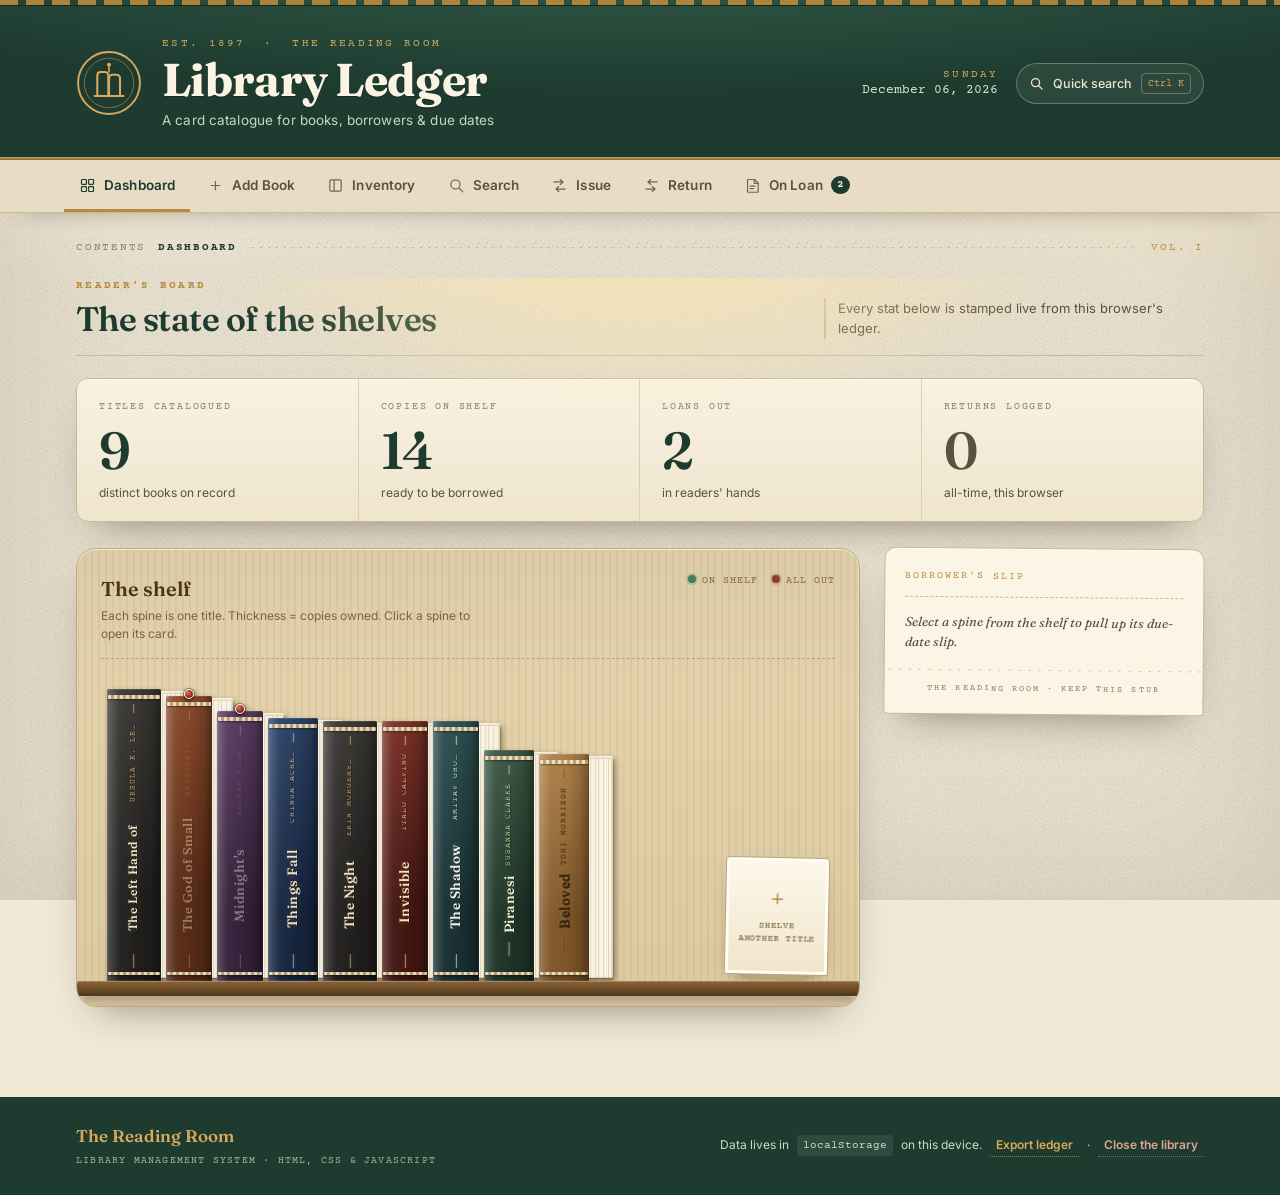
==== reading-room.html @ c7e90894 "Add files via upload Add The Reading Room — Library Management System" ====
<!DOCTYPE html>
<html lang="en">
<head>
<meta charset="UTF-8">
<meta name="viewport" content="width=device-width, initial-scale=1.0">
<title>The Reading Room · Library Management</title>
<link rel="preconnect" href="https://fonts.googleapis.com">
<link rel="preconnect" href="https://fonts.gstatic.com" crossorigin>
<link href="https://fonts.googleapis.com/css2?family=Fraunces:ital,opsz,wght@0,9..144,300..800;1,9..144,300..800&family=Inter:wght@400;500;600;700&family=Courier+Prime:wght@400;700&display=swap" rel="stylesheet">
<style>
/* ==========================================================================
   THE READING ROOM · Library Management System
   Concept: a vintage card catalogue & reading desk.
   ========================================================================== */

/* ---------- tokens ---------- */
:root {
  --paper:      #f1e9d6;
  --paper-2:    #e8ddc4;
  --paper-3:    #dfd2b4;
  --ink:        #221b12;
  --ink-soft:   #5c5040;
  --ink-faint:  #8a7c66;
  --line:       #c9b995;
  --line-soft:  #dbcfb2;
  --green:      #1d3b2f;
  --green-2:    #2a5241;
  --green-3:    #3c6c56;
  --brass:      #b98a3e;
  --brass-2:    #d9a95b;
  --brass-pale: #f2e2be;
  --red:        #8f3b2e;
  --red-soft:   #f0dcd4;
  --ok:         #2f6a4f;

  --serif: "Fraunces", "Iowan Old Style", Georgia, serif;
  --sans:  "Inter", system-ui, -apple-system, sans-serif;
  --mono:  "Courier Prime", "Courier New", monospace;

  --r-sm: 6px;
  --r-md: 12px;
  --r-lg: 20px;

  --shadow-card: 0 1px 0 rgba(255,255,255,.55) inset, 0 18px 40px -22px rgba(34,27,18,.55);
  --grain: url("data:image/svg+xml,%3Csvg xmlns='http://www.w3.org/2000/svg' width='160' height='160'%3E%3Cfilter id='n'%3E%3CfeTurbulence type='fractalNoise' baseFrequency='.8' numOctaves='3' stitchTiles='stitch'/%3E%3CfeColorMatrix type='saturate' values='0'/%3E%3C/filter%3E%3Crect width='160' height='160' filter='url(%23n)' opacity='.42'/%3E%3C/svg%3E");
}

/* ---------- reset ---------- */
*, *::before, *::after { box-sizing: border-box; }
html { scroll-behavior: smooth; }
html, body { overflow-x: clip; }
body {
  margin: 0;
  font-family: var(--sans);
  font-size: 15.5px;
  line-height: 1.55;
  color: var(--ink);
  background-color: var(--paper);
  background-image:
    radial-gradient(1100px 600px at 12% -8%, #fbf5e6 0%, transparent 60%),
    radial-gradient(900px 520px at 96% 4%, #efe3c8 0%, transparent 55%),
    var(--grain);
  background-attachment: fixed;
  background-blend-mode: normal, normal, multiply;
  -webkit-font-smoothing: antialiased;
}
body::after { /* subtle vignette over everything */
  content: "";
  position: fixed; inset: 0;
  pointer-events: none; z-index: 1;
  box-shadow: inset 0 0 140px rgba(70, 50, 20, .12);
}
h1, h2, h3, h4, p, dl, dd, ul { margin: 0; }
ul { padding: 0; list-style: none; }
button { font: inherit; color: inherit; border: 0; background: none; cursor: pointer; }
input { font: inherit; color: inherit; }
::selection { background: var(--brass-2); color: var(--ink); }

.skip-link {
  position: absolute; left: 12px; top: -60px; z-index: 60;
  padding: 10px 16px; border-radius: var(--r-sm);
  background: var(--ink); color: var(--paper); font-weight: 600;
  transition: top .2s;
}
.skip-link:focus { top: 12px; }

/* ==========================================================================
   MASTHEAD
   ========================================================================== */
.masthead {
  position: relative; z-index: 2;
  background:
    radial-gradient(120% 160% at 50% -40%, #35604c 0%, transparent 62%),
    var(--green);
  color: #f4ecd9;
}
.masthead-rule {
  height: 6px;
  background: repeating-linear-gradient(90deg, var(--brass) 0 18px, transparent 18px 26px);
  border-bottom: 1px solid #16221a;
  opacity: .9;
}
.masthead-rule.double {
  height: 3px;
  background: linear-gradient(180deg, var(--brass-2), var(--brass) 60%, #8a6329);
  border: 0;
}
.masthead-inner {
  max-width: 1180px; margin: 0 auto;
  padding: calc(30px + env(safe-area-inset-top)) max(26px, env(safe-area-inset-right)) 26px max(26px, env(safe-area-inset-left));
  display: flex; align-items: center; justify-content: space-between; gap: 26px;
  flex-wrap: wrap;
}
.brand { display: flex; align-items: center; gap: 20px; }
.crest { width: 66px; height: 66px; color: var(--brass-2); flex: none; }
.brand-over {
  font-family: var(--mono); font-size: 10.5px; letter-spacing: .22em;
  text-transform: uppercase; color: var(--brass-2); margin-bottom: 6px;
}
.brand h1 {
  font-family: var(--serif);
  font-size: clamp(30px, 5vw, 46px);
  font-weight: 700; letter-spacing: -.015em; line-height: .95;
  font-variation-settings: "SOFT" 0, "WONK" 1;
  color: #fbf4e3;
  text-shadow: 0 1px 0 rgba(0,0,0,.25);
}
.brand-sub {
  margin-top: 8px; font-size: 13.5px; color: #c9d5c7; letter-spacing: .01em;
}
.masthead-side { display: flex; align-items: center; gap: 18px; flex-wrap: wrap; }
.clock { text-align: right; font-family: var(--mono); line-height: 1.35; }
.clock-day { font-size: 10.5px; letter-spacing: .2em; text-transform: uppercase; color: var(--brass-2); }
.clock-date { font-size: 13px; color: #dbe4d6; }

.palette-btn {
  display: inline-flex; align-items: center; gap: 9px;
  padding: 9px 12px; border-radius: 999px;
  border: 1px solid rgba(244,236,217,.3);
  background: rgba(244,236,217,.07);
  color: #f0e7d2; font-size: 12.5px; font-weight: 500;
  transition: background .2s, border-color .2s, transform .2s;
}
.palette-btn:hover { background: rgba(244,236,217,.15); border-color: rgba(244,236,217,.5); }
.palette-btn kbd {
  font-family: var(--mono); font-size: 10px; padding: 2px 6px;
  border-radius: 4px; border: 1px solid rgba(244,236,217,.3);
  color: var(--brass-2);
}

/* ==========================================================================
   TABS — index tabs on a card
   ========================================================================== */
.tabs {
  position: sticky; top: 0; z-index: 40;
  background: var(--paper-2);
  border-bottom: 1px solid var(--line);
  box-shadow: 0 12px 24px -22px rgba(34,27,18,.9);
}
.tabs-inner {
  max-width: 1180px; margin: 0 auto;
  display: flex; gap: 2px; overflow-x: auto;
  padding: 0 14px;
  scrollbar-width: none;
  scroll-behavior: smooth;
}
/* fade the strip's right edge so it reads as scrollable on small screens */
@media (max-width: 900px) {
  .tabs { position: sticky; }
  .tabs::after {
    content: ""; position: absolute; right: 0; top: 0; bottom: 0; width: 34px;
    background: linear-gradient(90deg, transparent, var(--paper-2));
    pointer-events: none;
  }
}
.tabs-inner::-webkit-scrollbar { display: none; }
.tab {
  position: relative; flex: none;
  display: inline-flex; align-items: center; gap: 8px;
  padding: 15px 15px 13px;
  font-size: 13.5px; font-weight: 600; letter-spacing: .01em;
  color: var(--ink-soft);
  border-bottom: 3px solid transparent;
  transition: color .18s, background .18s;
  white-space: nowrap;
}
.tab:hover { color: var(--ink); background: rgba(185,138,62,.09); }
.tab.active { color: var(--green); border-bottom-color: var(--brass); }
.tab-ico svg {
  width: 17px; height: 17px; display: block;
  fill: none; stroke: currentColor; stroke-width: 1.7;
  stroke-linecap: round; stroke-linejoin: round;
  opacity: .85;
}
.tab.active .tab-ico svg { opacity: 1; }
.tab-count {
  min-width: 19px; padding: 1px 6px;
  border-radius: 999px;
  background: var(--green); color: var(--paper);
  font-family: var(--mono); font-size: 10.5px; text-align: center;
}
.tab.active .tab-count { background: var(--brass); color: #2b1e0b; }

/* ==========================================================================
   LAYOUT
   ========================================================================== */
main {
  position: relative; z-index: 2;
  max-width: 1180px; margin: 0 auto;
  padding: 26px max(26px, env(safe-area-inset-right)) 70px max(26px, env(safe-area-inset-left));
}
.contents {
  display: flex; align-items: baseline; gap: 12px;
  margin-bottom: 22px;
  font-family: var(--mono); font-size: 11px;
  letter-spacing: .16em; text-transform: uppercase;
  color: var(--ink-faint);
}
.contents-current { color: var(--green); font-weight: 700; }
.contents-dots {
  flex: 1; height: 1px; align-self: center;
  background-image: radial-gradient(circle, var(--line) 1px, transparent 1px);
  background-size: 8px 1px; background-repeat: repeat-x;
}
.contents-vol { color: var(--brass); }

.section { display: none; animation: rise .45s cubic-bezier(.2,.7,.2,1) both; }
.section.active { display: block; }
@keyframes rise {
  from { opacity: 0; transform: translateY(14px); }
  to   { opacity: 1; transform: none; }
}

.board-head {
  display: flex; align-items: flex-end; justify-content: space-between;
  gap: 20px; flex-wrap: wrap;
  padding-bottom: 16px; margin-bottom: 22px;
  border-bottom: 1px solid var(--line);
}
.eyebrow {
  font-family: var(--mono); font-size: 10.5px; font-weight: 700;
  letter-spacing: .22em; text-transform: uppercase;
  color: var(--brass); margin-bottom: 7px;
}
.board-head h2 {
  font-family: var(--serif); font-size: clamp(25px, 3.4vw, 34px);
  font-weight: 600; letter-spacing: -.015em; line-height: 1.1;
  color: var(--green);
}
.board-note {
  max-width: 380px; font-size: 13px; color: var(--ink-soft);
  border-left: 2px solid var(--line); padding-left: 12px;
}

/* ==========================================================================
   DASHBOARD · STATS
   ========================================================================== */
.stats {
  display: grid; grid-template-columns: repeat(4, minmax(0,1fr));
  gap: 0; margin-bottom: 26px;
  border: 1px solid var(--line); border-radius: var(--r-md);
  background: linear-gradient(180deg, #f8f2e2, #efe5cd);
  box-shadow: var(--shadow-card);
  overflow: hidden;
}
.stat {
  padding: 20px 22px 18px;
  border-right: 1px solid var(--line-soft);
  position: relative;
}
.stat:last-child { border-right: 0; }
.stat::before {
  content: ""; position: absolute; left: 0; right: 0; top: 0; height: 3px;
  background: linear-gradient(90deg, var(--brass), transparent);
  opacity: 0; transition: opacity .25s;
}
.stat:hover::before { opacity: 1; }
.stat-label {
  font-family: var(--mono); font-size: 10px; letter-spacing: .18em;
  text-transform: uppercase; color: var(--ink-faint); margin-bottom: 10px;
}
.stat-value {
  font-family: var(--serif); font-size: clamp(38px, 5vw, 52px);
  font-weight: 600; line-height: 1; color: var(--green);
  font-variant-numeric: tabular-nums;
  letter-spacing: -.03em;
}
.stat-value.bump { animation: bump .5s cubic-bezier(.2,1.6,.4,1); }
@keyframes bump { 0% { transform: scale(1); } 40% { transform: scale(1.13); color: var(--brass); } 100% { transform: scale(1); } }
.stat-foot { margin-top: 8px; font-size: 12px; color: var(--ink-soft); }
.stat-returned .stat-value { color: var(--ink-soft); }

/* ==========================================================================
   DASHBOARD · SHELF BOARD
   ========================================================================== */
.board {
  display: grid; grid-template-columns: minmax(0, 1fr) 320px;
  gap: 24px; align-items: start;
}
.shelf-wrap {
  position: relative;
  background:
    linear-gradient(180deg, rgba(34,27,18,.05), transparent 30%),
    repeating-linear-gradient(90deg, rgba(122,83,36,.07) 0 2px, transparent 2px 7px),
    linear-gradient(180deg, #e6d6b0, #dcc9a0);
  border: 1px solid #bfa97e;
  border-radius: var(--r-lg);
  padding: 24px 24px 0;
  box-shadow: var(--shadow-card), inset 0 0 0 1px rgba(255,255,255,.25);
  overflow: hidden;
}
.lamp {
  position: absolute; inset: 0; pointer-events: none; z-index: 0;
  background: radial-gradient(60% 45% at 50% -12%, rgba(255,232,170,.85), transparent 70%);
}
.shelf-head {
  position: relative; z-index: 1;
  display: flex; justify-content: space-between; align-items: flex-start;
  gap: 16px; flex-wrap: wrap;
  padding-bottom: 14px; margin-bottom: 4px;
  border-bottom: 1px dashed rgba(122,83,36,.35);
}
.shelf-title {
  font-family: var(--serif); font-size: 20px; font-weight: 600; color: #4a3417;
}
.shelf-sub { font-size: 12px; color: #7a6440; margin-top: 3px; max-width: 380px; }
.shelf-legend {
  display: flex; gap: 14px;
  font-family: var(--mono); font-size: 10px; letter-spacing: .1em;
  text-transform: uppercase; color: #836a41;
}
.dot { width: 8px; height: 8px; border-radius: 50%; display: inline-block; margin-right: 6px; vertical-align: 0; }
.dot-avail { background: #3f7d5c; box-shadow: 0 0 0 2px rgba(63,125,92,.22); }
.dot-out { background: var(--red); box-shadow: 0 0 0 2px rgba(143,59,46,.2); }

/* the shelf itself */
.shelf {
  position: relative; z-index: 1;
  min-height: 300px;
  padding: 26px 6px 0;
  scroll-padding-inline: 6px;
  display: flex; flex-wrap: wrap; align-items: flex-end;
  align-content: flex-end;
  gap: 5px;
  transition: min-height .3s;
}
.shelf-empty {
  margin: auto; text-align: center; padding: 34px 10px;
  font-family: var(--serif); color: #7a6440;
}
.shelf-empty p:first-child { font-size: 21px; font-weight: 600; }
.shelf-empty p:last-child { font-size: 13px; font-family: var(--sans); margin-top: 6px; }

/* ---------- realistic hardcover books standing on the shelf ---------- */
.spine {
  --h: 196px;          /* book height */
  --w: 44px;           /* book (front board) width */
  --d: 24px;           /* page-block depth */
  --c1: #40543f;       /* case cloth, light */
  --c2: #26332a;       /* case cloth, dark */
  --foil: #e7c884;
  --tx: #f3e2b8;
  position: relative;
  width: var(--w);
  min-width: 40px;
  max-width: 76px;
  height: var(--h);
  border-radius: 2px 2px 1px 1px;
  cursor: pointer;
  transform-origin: bottom center;
  transform-style: preserve-3d;
  animation: spineIn .55s cubic-bezier(.2,.8,.2,1) both;
  filter: drop-shadow(2px 3px 3px rgba(40,26,10,.34));
  transition: transform .24s cubic-bezier(.2,.8,.2,1), filter .24s;
}
@keyframes spineIn { from { transform: translateY(18px) scaleY(.55); opacity: 0; } }

/* FRONT BOARD — the cloth cover with gold tooling */
.spine-board {
  position: absolute; inset: 0;
  display: flex; flex-direction: column; align-items: center; justify-content: space-between;
  padding: 13px 4px 11px;
  border-radius: 2px 2px 1px 1px;
  background:
    url("[data-uri]") center/cover no-repeat,
    linear-gradient(90deg, rgba(255,255,255,.16), transparent 16%, transparent 82%, rgba(0,0,0,.30)),
    linear-gradient(168deg, var(--c1), var(--c2) 72%);
  background-blend-mode: soft-light, normal, normal;
  box-shadow:
    inset 0 0 0 1px rgba(255,255,255,.10),
    inset -1px 0 0 rgba(0,0,0,.35),
    inset 0 -7px 0 rgba(0,0,0,.16);
  overflow: hidden;
}
/* woven highlight across the boards */
.spine-board::after {
  content: ""; position: absolute; inset: 0; pointer-events: none;
  background: linear-gradient(90deg, rgba(255,255,255,.20), rgba(255,255,255,.03) 24%, transparent 55%, rgba(0,0,0,.22));
}

/* the page block seen from the side, under the front board */
.spine-pages {
  position: absolute;
  top: 3px; bottom: 3px; left: calc(var(--w) - 5px);
  width: calc(var(--d) + 5px);
  border-radius: 0 2px 2px 0;
  background:
    repeating-linear-gradient(90deg,
      #fbf6e8 0 1px, #e3d9bd 1px 1.6px, #f6efdd 1.6px 2.6px),
    linear-gradient(90deg, #d9cfb4, #f6efdd 30%, #e9e0c7);
  box-shadow: inset 0 0 0 1px rgba(120,98,64,.22), 1px 2px 3px rgba(40,26,10,.35);
  z-index: -1;
}
.spine-pages::before { /* top edge of the text block */
  content: ""; position: absolute; inset: -1px 0 auto; height: 3px;
  background: linear-gradient(180deg, #fdf8ec, #ddd2b6);
  border-radius: 2px 2px 0 0;
}

/* head & tail bands at the vice of the spine */
.spine-band {
  position: absolute; left: 1px; right: 1px; height: 3.5px;
  border-radius: 1px;
  background: repeating-linear-gradient(90deg, #f4e8c8 0 3px, #c2a578 3px 6px);
  box-shadow: 0 1px 2px rgba(0,0,0,.45);
  opacity: .92; z-index: 2;
}
.spine-band.top { top: 6px; }
.spine-band.bottom { bottom: 6px; }

/* gold-foil typography on the spine */
.spine-text {
  writing-mode: vertical-rl;
  transform: rotate(180deg);
  display: flex; align-items: center; justify-content: flex-start; gap: 9px;
  max-height: 100%; overflow: hidden;
  position: relative; z-index: 1;
  padding: 2px 0;
}
.spine-title {
  font-family: var(--serif); font-size: var(--fs, 12.5px); font-weight: 600;
  letter-spacing: .035em; line-height: 1.08;
  color: var(--tx);
  text-shadow: 0 1px 0 rgba(0,0,0,.55), 0 0 6px rgba(231,200,132,.22);
  white-space: normal;          /* long titles wrap onto a second column, like real spines */
  overflow: hidden;
  max-width: 1.25em;
  max-height: 100%;
  flex: 0 1 auto;
}
.spine-author {
  font-family: var(--mono); font-size: 8px; letter-spacing: .12em;
  text-transform: uppercase; line-height: 1;
  color: var(--foil); opacity: .85;
  text-shadow: 0 1px 0 rgba(0,0,0,.5);
  overflow: hidden; text-overflow: ellipsis; white-space: nowrap;
  max-width: 100%;
}
/* tiny gold rules above/below the spine lettering */
.spine-rule {
  flex: none; width: 1px; background: var(--foil); opacity: .65;
  box-shadow: 0 0 3px rgba(231,200,132,.4);
}
.spine-rule.a { height: 14px; }
.spine-rule.b { height: 9px; }

/* shelf-worn states */
.spine:hover, .spine:focus-visible {
  transform: translateY(-13px) rotate(-1.4deg);
  filter: drop-shadow(5px 14px 999px rgba(0,0,0,0)) drop-shadow(5px 12px 14px rgba(40,26,10,.42)) brightness(1.07);
  outline: none; z-index: 5;
}
.spine.selected {
  transform: translateY(-17px);
  filter: drop-shadow(4px 14px 16px rgba(40,26,10,.45)) brightness(1.1);
  z-index: 4;
}
.spine.selected .spine-board { box-shadow: inset 0 0 0 2px var(--brass-2), inset 0 -7px 0 rgba(0,0,0,.16); }
.spine-out .spine-text, .spine-out .spine-author { opacity: .42; }
.spine-flag {
  position: absolute; left: 50%; top: -7px; transform: translateX(-50%);
  width: 10px; height: 10px; border-radius: 50%;
  background: radial-gradient(circle at 35% 30%, #e0705c, #8f1f14 70%);
  border: 1.5px solid #fdf6e6;
  box-shadow: 0 2px 5px rgba(0,0,0,.5), 0 0 0 1px rgba(0,0,0,.35);
  z-index: 4;
}

.shelf-placard {
  margin-left: auto;
  align-self: flex-end;
  flex: none;
  width: 104px; height: 118px;
  margin-bottom: 6px;
  display: flex; flex-direction: column; align-items: center; justify-content: center; gap: 8px;
  padding: 10px;
  background: linear-gradient(180deg, #fdf8ea, #f0e5cb);
  border: 1px solid #b9a577;
  border-radius: 4px 4px 2px 2px;
  box-shadow: 0 10px 18px -12px rgba(34,27,18,.7), inset 0 0 0 3px #fffdf6;
  color: #6b5730;
  transform: rotate(1.2deg);
  transition: transform .2s, box-shadow .2s, background .2s;
  position: relative;
}
.shelf-placard::after { /* little easel foot */
  content: ""; position: absolute; left: 50%; bottom: -6px; transform: translateX(-50%);
  width: 58px; height: 6px; border-radius: 0 0 3px 3px;
  background: #b9a577;
}
.shelf-placard:hover { transform: rotate(-1deg) translateY(-4px); background: #fffdf3; }
.placard-plus {
  font-family: var(--serif); font-size: 26px; font-weight: 600; line-height: 1; color: var(--brass);
}
.placard-text {
  font-family: var(--mono); font-size: 9px; letter-spacing: .1em;
  text-transform: uppercase; line-height: 1.5; text-align: center;
}
.shelf-empty-btn { margin-top: 16px; }

.shelf-board {
  position: relative; z-index: 2;
  margin: 0 -24px;
  height: 15px;
  background: linear-gradient(180deg, #8a6337, #6d4c27 55%, #4e3518);
  box-shadow: 0 6px 10px -4px rgba(34,27,18,.55), inset 0 1px 0 rgba(255,255,255,.22);
  border-radius: 2px;
}
.shelf-rail {
  position: relative; z-index: 1;
  height: 10px; margin: 0 -24px;
  background: linear-gradient(180deg, #e8d9b7, #d3bf94);
  box-shadow: inset 0 1px 0 rgba(255,255,255,.4), 0 8px 16px -12px rgba(34,27,18,.8);
}

/* ==========================================================================
   DASHBOARD · DUE SLIP
   ========================================================================== */
.slip-wrap { position: sticky; top: 92px; }
.slip {
  position: relative;
  background: #fbf5e6;
  border: 1px solid var(--line);
  border-radius: var(--r-md) var(--r-md) 4px 4px;
  box-shadow: var(--shadow-card);
  padding: 20px 20px 18px;
  transform: rotate(.5deg);
  transition: transform .3s;
}
.slip:hover { transform: rotate(0deg); }
.slip-eyebrow {
  font-family: var(--mono); font-size: 10px; letter-spacing: .2em;
  text-transform: uppercase; color: var(--brass);
  padding-bottom: 12px; margin-bottom: 14px;
  border-bottom: 1px dashed var(--line);
}
.slip-empty { font-size: 13px; color: var(--ink-soft); font-style: italic; font-family: var(--serif); }
.slip-code {
  display: inline-block;
  font-family: var(--mono); font-size: 10.5px; font-weight: 700; letter-spacing: .12em;
  background: var(--green); color: #f4ecd9;
  padding: 3px 8px; border-radius: 3px; margin-bottom: 10px;
}
.slip-title {
  font-family: var(--serif); font-size: 21px; font-weight: 600; line-height: 1.15;
  color: var(--ink); margin-bottom: 6px;
}
.slip-author { font-size: 13px; color: var(--ink-soft); font-style: italic; }
.slip-meta {
  margin: 16px 0 0; padding: 14px 0 0;
  border-top: 1px dashed var(--line);
  display: grid; gap: 8px;
}
.slip-meta div { display: flex; justify-content: space-between; align-items: baseline; gap: 10px; }
.slip-meta dt {
  font-family: var(--mono); font-size: 10px; letter-spacing: .12em;
  text-transform: uppercase; color: var(--ink-faint);
}
.slip-meta dd { font-size: 13px; font-weight: 600; }
.slip-meta dd.is-out { color: var(--red); }
.slip-meta dd.is-ok { color: var(--ok); }
.slip-loans { margin-top: 16px; padding-top: 13px; border-top: 1px dashed var(--line); }
.slip-loans-head {
  font-family: var(--mono); font-size: 9.5px; letter-spacing: .16em;
  text-transform: uppercase; color: var(--ink-faint); margin-bottom: 8px;
}
.slip-loans-list { display: grid; gap: 6px; }
.slip-loans-list li {
  display: flex; justify-content: space-between; gap: 8px;
  font-family: var(--mono); font-size: 11px; color: var(--ink-soft);
}
.slip-loans-list li span:last-child { color: var(--ink-faint); white-space: nowrap; }
.slip-loans-list li.is-overdue span:last-child { color: var(--red); font-weight: 700; }
.slip-return {
  width: 100%; margin-top: 16px; padding: 10px;
  border: 1px dashed var(--green-3); border-radius: var(--r-sm);
  background: rgba(29,59,47,.05);
  font-size: 12.5px; font-weight: 600; color: var(--green);
  transition: background .2s;
}
.slip-return:hover { background: rgba(29,59,47,.12); }
.slip-return[disabled] { opacity: .38; cursor: not-allowed; }
.slip-perforation {
  height: 1px; margin: 18px -20px 12px;
  background-image: radial-gradient(circle, var(--line) 1.3px, transparent 1.4px);
  background-size: 10px 1px; background-repeat: repeat-x;
}
.slip-stub {
  font-family: var(--mono); font-size: 8.5px; letter-spacing: .24em;
  text-align: center; color: var(--ink-faint);
}

/* ==========================================================================
   FORMS / DESK
   ========================================================================== */
.desk {
  display: grid; grid-template-columns: minmax(0, 1fr) 340px;
  gap: 26px; align-items: start;
}
.card-form {
  background: linear-gradient(180deg, #fbf6e9, #f3ead4);
  border: 1px solid var(--line);
  border-radius: var(--r-md);
  padding: 24px;
  box-shadow: var(--shadow-card);
  display: grid; gap: 16px;
}
.field-row { display: grid; grid-template-columns: 1fr 1fr; gap: 16px; }
.field label {
  display: flex; align-items: baseline; justify-content: space-between; gap: 8px;
  font-family: var(--mono); font-size: 10.5px; font-weight: 700;
  letter-spacing: .14em; text-transform: uppercase; color: var(--ink-soft);
  margin-bottom: 7px;
}
.field label span {
  font-family: var(--sans); font-weight: 400; font-size: 10.5px;
  letter-spacing: .02em; text-transform: none; color: var(--ink-faint);
}
.field input,
.index-field input,
.palette-input input {
  width: 100%; padding: 12px 13px;
  font-size: 15px;
  color: var(--ink);
  background: #fffdf7;
  border: 1px solid var(--line);
  border-radius: var(--r-sm);
  box-shadow: inset 0 1px 2px rgba(34,27,18,.06);
  transition: border-color .18s, box-shadow .18s, background .18s;
}
.field input:focus,
.index-field input:focus,
.palette-input input:focus {
  outline: none;
  border-color: var(--green-3);
  box-shadow: 0 0 0 3px rgba(60,108,86,.16), inset 0 1px 2px rgba(34,27,18,.04);
  background: #fffefb;
}
.field input::placeholder { color: var(--ink-faint); }
.field input.invalid { border-color: var(--red); box-shadow: 0 0 0 3px rgba(143,59,46,.14); }
.field-echo {
  margin-top: 7px; font-family: var(--mono); font-size: 10.5px;
  color: var(--ink-faint); min-height: 14px;
}
.field-echo.good { color: var(--ok); }
.field-echo.bad { color: var(--red); }

.form-foot { display: flex; align-items: center; gap: 16px; flex-wrap: wrap; margin-top: 4px; }
.form-hint { font-size: 11.5px; color: var(--ink-faint); max-width: 280px; }

.btn-primary {
  display: inline-flex; align-items: center; gap: 10px;
  padding: 13px 22px;
  border-radius: 999px;
  background: linear-gradient(180deg, var(--green-2), var(--green));
  color: #f6efdc;
  font-weight: 600; font-size: 14px;
  box-shadow: 0 10px 20px -12px rgba(29,59,47,.9), inset 0 1px 0 rgba(255,255,255,.16);
  transition: transform .18s, box-shadow .18s, filter .18s;
}
.btn-primary:hover { transform: translateY(-1px); filter: brightness(1.08); box-shadow: 0 14px 24px -12px rgba(29,59,47,.85), inset 0 1px 0 rgba(255,255,255,.2); }
.btn-primary:active { transform: translateY(1px) scale(.99); }
.btn-primary svg { flex: none; }

/* ==========================================================================
   HERO HARDBOOK · the 3D cover on the accession desk
   ========================================================================== */
.book-stage {
  position: relative;
  padding: 26px 22px 30px;
  perspective: 1200px;
  display: flex; justify-content: center; align-items: flex-end;
}
.hardbook {
  --bw: 224px; --bh: 318px;
  --c1: #3d5a45; --c2: #1e3327;
  --foil: #cfe0a6; --tx: #eef3d8;
  position: relative;
  width: var(--bw); height: var(--bh);
  transform-style: preserve-3d;
  transform: rotateX(6deg) rotateY(-15deg);
  transition: transform .5s cubic-bezier(.2,.8,.2,1);
  animation: hbIn .8s cubic-bezier(.2,.8,.2,1) both;
}
@keyframes hbIn { from { opacity: 0; transform: rotateX(6deg) rotateY(-15deg) translateY(22px); } }
.book-stage:hover .hardbook { transform: rotateX(4deg) rotateY(-8deg); }

/* text block: pages visible on the fore-edge and top */
.hb-pages {
  position: absolute; inset: 5px 0 3px 8px;
  border-radius: 2px 5px 5px 2px;
  transform: translateZ(-13px);
  background:
    repeating-linear-gradient(90deg, #f7f1e0 0 1px, #ddd3b8 1px 2px, #f1e9d6 2px 4px);
  box-shadow: inset 0 0 0 1px rgba(120,98,64,.25), 0 0 0 1px rgba(0,0,0,.2);
}
.hb-pages::before { /* head of the book (top edge) */
  content: ""; position: absolute; left: 0; right: 0; top: -4px; height: 5px;
  background: linear-gradient(180deg, #fdf9ee, #ddd2b6);
  border-radius: 2px;
  transform: rotateX(70deg); transform-origin: bottom;
}

/* front board */
.hb-cover {
  position: absolute; inset: 0;
  border-radius: 2px 6px 6px 2px;
  padding: 30px 26px 24px 34px;
  display: flex; flex-direction: column; align-items: center; justify-content: center;
  text-align: center;
  color: var(--tx);
  background:
    linear-gradient(100deg, rgba(255,255,255,.22), transparent 26%, transparent 78%, rgba(0,0,0,.26)),
    linear-gradient(160deg, var(--c1), var(--c2) 78%);
  box-shadow:
    inset 0 0 0 1px rgba(255,255,255,.12),
    -10px 14px 26px -18px rgba(30,20,8,.85);
  overflow: hidden;
  transform: translateZ(3px);
}
/* the generated cloth texture, blended into the tinted board */
.hb-grain {
  position: absolute; inset: 0; pointer-events: none;
  background-image: var(--grain-url);
  background-size: cover; background-position: center;
  opacity: .5; mix-blend-mode: soft-light;
}
/* gold-tooled frame, drawn in CSS so it always fits */
.hb-frame {
  position: absolute; inset: 13px 13px 13px 21px;
  border: 1.4px solid var(--foil); border-radius: 2px;
  opacity: .62;
  box-shadow: inset 0 0 0 3.2px transparent, inset 0 0 0 4.4px rgba(0,0,0,0);
}
.hb-frame::after {
  content: ""; position: absolute; inset: 4px;
  border: .8px solid var(--foil); opacity: .7;
}
/* the dark leather hinge along the spine edge */
.hb-spine-hinge {
  position: absolute; left: 0; top: 0; bottom: 0; width: 18px;
  background: linear-gradient(90deg, rgba(0,0,0,.42), rgba(0,0,0,.14) 60%, transparent);
  border-radius: 2px 0 0 2px;
}
.hb-headband {
  position: absolute; left: 0; right: 6px; height: 4px;
  background: repeating-linear-gradient(90deg, #f0e3c2 0 5px, #b49a68 5px 10px);
  opacity: .85;
}
.hb-headband.top { top: 8px; }
.hb-headband.bottom { bottom: 8px; }

.hb-title {
  position: relative; z-index: 1;
  font-family: var(--serif);
  font-size: 25px; font-weight: 700; line-height: 1.12;
  letter-spacing: .005em;
  max-height: 4.5em; overflow: hidden;
  color: var(--tx);
  text-shadow: 0 1px 0 rgba(0,0,0,.6), 0 0 14px rgba(0,0,0,.25);
}
.hb-rule {
  position: relative; z-index: 1;
  width: 44px; height: 1px; margin: 14px 0 12px;
  background: var(--foil); opacity: .8;
  box-shadow: 0 3px 0 -1px var(--foil);
}
.hb-author {
  position: relative; z-index: 1;
  font-family: var(--mono); font-size: 10px; letter-spacing: .22em;
  text-transform: uppercase; color: var(--foil); opacity: .95;
}
.hb-foot {
  position: relative; z-index: 1;
  margin-top: auto; padding-top: 22px;
  font-family: var(--mono); font-size: 9px; letter-spacing: .18em;
  color: var(--foil); opacity: .62;
}
.hb-stamp {
  position: absolute; z-index: 2; right: 18px; bottom: 54px;
  font-family: var(--mono); font-size: 9px; font-weight: 700; letter-spacing: .2em;
  color: rgba(255,236,214,.55);
  border: 1.6px solid rgba(255,236,214,.42);
  padding: 3px 7px; border-radius: 2px;
  transform: rotate(-9deg);
  transition: opacity .3s;
}
.hb-stamp.inked { opacity: 0; }
.stage-shadow {
  position: absolute; left: 50%; bottom: 14px; transform: translateX(-50%);
  width: 210px; height: 20px; border-radius: 50%;
  background: radial-gradient(ellipse at center, rgba(40,26,10,.42), transparent 70%);
  filter: blur(3px);
}


/* hero book · binding variants (driven by data-binding) */
.hardbook[data-binding="oxblood"]  { --c1:#7a3128; --c2:#431612; --foil:#e9c987; --tx:#f6e3b6; }
.hardbook[data-binding="forest"]   { --c1:#3d5a45; --c2:#1e3327; --foil:#cfe0a6; --tx:#eef3d8; }
.hardbook[data-binding="navy"]     { --c1:#2c4468; --c2:#16253f; --foil:#e6c17e; --tx:#f2e2bd; }
.hardbook[data-binding="tan"]      { --c1:#b0824a; --c2:#7d5528; --foil:#5b3c1a; --tx:#3a2811; }
.hardbook[data-binding="plum"]     { --c1:#5b3d63; --c2:#33203a; --foil:#e6b7a3; --tx:#f4e2dd; }
.hardbook[data-binding="rust"]     { --c1:#8a4a2b; --c2:#562a16; --foil:#f0d19a; --tx:#f8e7c8; }
.hardbook[data-binding="teal"]     { --c1:#2f5152; --c2:#182f31; --foil:#e3eee8; --tx:#eef5ef; }
.hardbook[data-binding="charcoal"] { --c1:#3b3a37; --c2:#211f1d; --foil:#d9b06a; --tx:#efe3c6; }

/* desk preview column */
.desk-preview { display: grid; gap: 12px; }
.catalogue-card {
  position: relative;
  padding: 20px 20px 22px;
  background: #fbf6e9;
  border: 1px solid var(--line);
  border-radius: 4px;
  box-shadow: 0 14px 30px -20px rgba(34,27,18,.6), inset 0 0 0 4px #fffdf6;
  transform: rotate(-1deg);
  transition: transform .3s;
}
.catalogue-card:hover { transform: rotate(0); }
.catalogue-card .perf {
  position: absolute; left: -1px; right: -1px; top: -10px; height: 9px;
  background-image: radial-gradient(circle at 5px 9px, transparent 4px, var(--line) 4.5px);
  background-size: 10px 9px; background-repeat: repeat-x;
}
.cat-code {
  font-family: var(--mono); font-size: 10px; font-weight: 700; letter-spacing: .16em;
  color: var(--ink-faint); margin-bottom: 16px;
}
.cat-title {
  font-family: var(--serif); font-size: 22px; font-weight: 600; line-height: 1.15;
  min-height: 50px; max-height: calc(2 * 1.15em); color: var(--ink);
  display: -webkit-box; -webkit-line-clamp: 2; -webkit-box-orient: vertical; overflow: hidden;
}
.cat-author { font-size: 13px; font-style: italic; color: var(--ink-soft); margin-top: 8px; }
.cat-foot {
  margin-top: 20px; padding-top: 12px; border-top: 1px solid var(--line-soft);
  font-family: var(--mono); font-size: 10.5px; letter-spacing: .08em; color: var(--ink-faint);
}
.cat-stamp {
  position: absolute; right: 14px; bottom: 46px;
  font-family: var(--mono); font-size: 10px; font-weight: 700; letter-spacing: .2em;
  color: rgba(143,59,46,.5);
  border: 2px solid rgba(143,59,46,.4); border-radius: 3px;
  padding: 3px 7px; transform: rotate(-8deg);
  transition: opacity .3s;
}
.cat-stamp.inked { opacity: 0; }
.cat-today {
  position: absolute; left: 14px; bottom: 42px;
  font-family: var(--mono); font-size: 9px; letter-spacing: .14em;
  color: rgba(29,59,47,.42);
  border: 1.5px solid rgba(29,59,47,.32); border-radius: 99px;
  padding: 2px 8px; transform: rotate(-4deg);
}
.desk-tip { font-size: 11.5px; color: var(--ink-faint); font-family: var(--mono); }

/* due-date slip */
.due-slip {
  position: relative;
  background: #fbf6e9;
  border: 1px solid var(--line);
  border-radius: 3px;
  padding: 20px;
  box-shadow: 0 14px 30px -20px rgba(34,27,18,.6);
  overflow: hidden;
}
.due-slip::before {
  content: ""; position: absolute; left: 0; right: 0; top: 0; height: 4px;
  background: repeating-linear-gradient(90deg, var(--red) 0 12px, #fbf6e9 12px 20px);
}
.due-slip-kicker {
  font-family: var(--mono); font-size: 10px; letter-spacing: .22em;
  text-transform: uppercase; color: var(--red); margin-bottom: 10px;
}
.due-date {
  font-family: var(--mono); font-size: 25px; font-weight: 700;
  letter-spacing: .04em; color: var(--ink); line-height: 1.1;
}
.due-line { margin-top: 8px; font-size: 12.5px; color: var(--ink-soft); min-height: 36px; }
.date-grid {
  display: grid; grid-template-columns: repeat(7, 1fr); gap: 4px;
  margin: 16px 0 12px; opacity: .3;
}
.date-grid i { height: 15px; border: 1px solid var(--ink-faint); border-radius: 1px; }
.due-foot {
  font-family: var(--mono); font-size: 9px; letter-spacing: .18em;
  text-transform: uppercase; color: var(--ink-faint);
  padding-top: 10px; border-top: 1px dashed var(--line);
}
.returned-note { padding: 22px; border: 1px dashed var(--line); border-radius: var(--r-md); background: rgba(255,253,246,.5); }
.rule-quote {
  font-family: var(--serif); font-size: 22px; font-style: italic; line-height: 1.3;
  color: var(--green); margin: 4px 0 12px;
}
.rule-sub { font-size: 12.5px; color: var(--ink-soft); }

/* ==========================================================================
   LEDGER TABLE
   ========================================================================== */
.ledger {
  border: 1px solid var(--line); border-radius: var(--r-md);
  background: linear-gradient(180deg, #fbf6e9, #f4ebd7);
  box-shadow: var(--shadow-card);
  overflow-x: auto;
}
.ledger-table { width: 100%; border-collapse: collapse; min-width: 720px; font-size: 13.5px; }
.ledger-table thead th {
  position: sticky; top: 0;
  font-family: var(--mono); font-size: 9.5px; font-weight: 700;
  letter-spacing: .16em; text-transform: uppercase; color: var(--paper);
  background: var(--green);
  padding: 12px 14px; text-align: left; white-space: nowrap;
}
.ledger-table thead th:first-child { padding-left: 20px; }
.ledger-table tbody td {
  padding: 13px 14px;
  border-bottom: 1px solid var(--line-soft);
  vertical-align: middle;
}
.ledger-table tbody td:first-child { padding-left: 20px; }
.ledger-table tbody tr { transition: background .15s; }
.ledger-table tbody tr:hover { background: rgba(185,138,62,.09); }
.ledger-table tbody tr:last-child td { border-bottom: 0; }
.cell-code {
  font-family: var(--mono); font-size: 10.5px; font-weight: 700; letter-spacing: .08em;
  color: var(--green); background: rgba(29,59,47,.08);
  padding: 3px 7px; border-radius: 3px; white-space: nowrap;
}
.cell-title { font-family: var(--serif); font-weight: 600; font-size: 15.5px; }
.cell-author { color: var(--ink-soft); }
.cell-year { font-family: var(--mono); font-size: 12px; color: var(--ink-soft); }
.copies { display: inline-flex; align-items: center; gap: 8px; }
.copies-bar {
  width: 54px; height: 5px; border-radius: 99px;
  background: var(--paper-3); overflow: hidden;
}
.copies-bar i { display: block; height: 100%; border-radius: 99px; background: var(--green-3); }
.copies-bar.is-out i { background: var(--red); }
.copies-num { font-family: var(--mono); font-size: 12px; font-weight: 700; }
.th-actions, .td-actions { text-align: right !important; padding-right: 20px !important; }
.row-actions { display: inline-flex; gap: 6px; justify-content: flex-end; }
.mini-btn {
  padding: 5px 10px; border-radius: 999px;
  font-size: 11px; font-weight: 600;
  border: 1px solid var(--line); background: #fffdf7; color: var(--ink-soft);
  transition: all .15s; white-space: nowrap;
}
.mini-btn:hover { border-color: var(--green-3); color: var(--green); background: rgba(60,108,86,.08); }
.mini-btn.danger:hover { border-color: var(--red); color: var(--red); background: rgba(143,59,46,.08); }
.mini-btn:disabled { opacity: .4; cursor: not-allowed; }
.mini-btn:disabled:hover { border-color: var(--line); color: var(--ink-soft); background: #fffdf7; }
.ledger-empty {
  padding: 34px 20px; text-align: center;
  font-family: var(--serif); font-style: italic; font-size: 16px; color: var(--ink-soft);
}

/* ==========================================================================
   SEARCH
   ========================================================================== */
.index-search { display: flex; gap: 12px; align-items: center; flex-wrap: wrap; }
.index-field {
  position: relative; flex: 1; min-width: 260px;
}
.index-field svg {
  position: absolute; left: 14px; top: 50%; transform: translateY(-50%);
  color: var(--ink-faint); pointer-events: none;
}
.index-field input { padding-left: 42px; }
.index-search .btn-primary { border-radius: var(--r-sm); padding: 12px 24px; }
.lemonade { margin: 22px 0 6px; }
.chip-row { display: flex; flex-wrap: wrap; gap: 8px; }
.chip {
  padding: 6px 13px; border-radius: 999px;
  border: 1px solid var(--line);
  background: #fffdf7;
  font-size: 12px; font-weight: 500; color: var(--ink-soft);
  transition: all .15s;
}
.chip:hover { border-color: var(--brass); color: var(--ink); background: var(--brass-pale); }
.chip.on { background: var(--green); border-color: var(--green); color: var(--paper); }
.search-note { margin-top: 18px; font-size: 13px; color: var(--ink-soft); font-style: italic; font-family: var(--serif); font-size: 15px; }

/* ==========================================================================
   LOANS — on loan board
   ========================================================================== */
.loan-board {
  display: grid; grid-template-columns: repeat(auto-fill, minmax(285px, 1fr));
  gap: 16px;
}
.loan-card {
  background: #fbf6e9;
  border: 1px solid var(--line);
  border-radius: var(--r-md);
  padding: 18px 18px 16px;
  box-shadow: 0 12px 26px -20px rgba(34,27,18,.65);
  position: relative;
  overflow: hidden;
  transition: transform .2s, box-shadow .2s;
  animation: rise .45s cubic-bezier(.2,.7,.2,1) both;
}
.loan-card:hover { transform: translateY(-3px); box-shadow: 0 18px 32px -20px rgba(34,27,18,.7); }
.loan-card::before {
  content: ""; position: absolute; left: 0; top: 0; bottom: 0; width: 4px;
  background: var(--green-3);
}
.loan-card.overdue::before { background: var(--red); }
.loan-main { display: flex; gap: 13px; align-items: flex-start; }
.loan-text { min-width: 0; flex: 1; }
.loan-top { display: flex; justify-content: space-between; align-items: flex-start; gap: 10px; margin-bottom: 6px; }

/* miniature hardcover for each loan card */
.mini-book {
  position: relative; flex: none;
  width: 48px; height: 70px; margin-top: 2px;
  border-radius: 1px 3px 3px 1px;
  filter: drop-shadow(1px 2px 2px rgba(40,26,10,.35));
}
.mb-cover {
  position: absolute; inset: 0;
  border-radius: 1px 3px 3px 1px;
  background-size: cover;
  background-blend-mode: soft-light, normal;
  box-shadow:
    inset 0 0 0 1px rgba(255,255,255,.12),
    inset 0 0 0 3px rgba(0,0,0,0),
    inset -1px 0 0 rgba(0,0,0,.4);
}
.mb-cover::before { /* gold tooling frame */
  content: ""; position: absolute; inset: 5px 5px 5px 8px;
  border: 1px solid var(--foil); opacity: .55; border-radius: 1px;
}
.mb-cover::after { /* spine hinge */
  content: ""; position: absolute; left: 0; top: 0; bottom: 0; width: 7px;
  background: linear-gradient(90deg, rgba(0,0,0,.5), rgba(0,0,0,.12) 70%, transparent);
}
.mb-pages {
  position: absolute; top: 2px; bottom: 2px; right: -3px; width: 5px;
  border-radius: 0 2px 2px 0;
  background: repeating-linear-gradient(90deg, #fbf6e8 0 1px, #e0d6ba 1px 2px);
  box-shadow: 0 0 0 1px rgba(120,98,64,.25);
}
.loan-code {
  font-family: var(--mono); font-size: 10px; font-weight: 700; letter-spacing: .1em;
  color: var(--green); background: rgba(29,59,47,.08);
  padding: 3px 7px; border-radius: 3px;
}
.tag {
  font-family: var(--mono); font-size: 9px; font-weight: 700; letter-spacing: .14em;
  text-transform: uppercase; padding: 3px 8px; border-radius: 99px;
  border: 1px solid currentColor;
}
.tag.ok { color: var(--green-3); }
.tag.late { color: var(--red); background: var(--red-soft); }
.loan-title {
  font-family: var(--serif); font-size: 18px; font-weight: 600; line-height: 1.2;
  margin-bottom: 3px;
}
.loan-author { font-size: 12px; color: var(--ink-soft); font-style: italic; }
.loan-meta {
  margin-top: 14px; padding-top: 12px; border-top: 1px dashed var(--line);
  display: grid; gap: 7px;
}
.loan-meta div { display: flex; justify-content: space-between; gap: 10px; align-items: baseline; }
.loan-meta dt {
  font-family: var(--mono); font-size: 9.5px; letter-spacing: .13em;
  text-transform: uppercase; color: var(--ink-faint);
}
.loan-meta dd { font-size: 12.5px; font-weight: 600; }
.loan-meta dd.over { color: var(--red); }
.loan-actions { margin-top: 14px; display: flex; gap: 8px; }
.loan-actions .mini-btn { flex: 1; text-align: center; }
.loan-chip-row { display: flex; flex-wrap: wrap; gap: 9px; }
.loan-chip {
  display: inline-flex; align-items: center; gap: 9px;
  padding: 8px 14px; border-radius: 999px;
  border: 1px solid var(--line); background: #fffdf7;
  font-size: 12.5px; transition: all .15s;
}
.loan-chip:hover { border-color: var(--brass); background: var(--brass-pale); }
.loan-chip b { font-family: var(--mono); font-size: 10.5px; color: var(--green); }
.loan-chip.late { border-color: rgba(143,59,46,.4); background: var(--red-soft); }
.loan-finder { margin-bottom: 24px; }
.loan-chip-row .muted { font-size: 12.5px; color: var(--ink-faint); font-style: italic; }

/* ==========================================================================
   TOAST
   ========================================================================== */
.toast {
  position: fixed; left: 50%; bottom: max(26px, env(safe-area-inset-bottom));
  z-index: 90;
  transform: translate(-50%, 180%);
  visibility: hidden;
  min-width: 260px; max-width: min(520px, calc(100vw - 32px));
  padding: 13px 20px;
  border-radius: var(--r-sm);
  font-size: 13.5px; font-weight: 600; letter-spacing: .01em;
  background: #fdf8ec;
  color: var(--green);
  border: 1px solid var(--line);
  border-left: 4px solid var(--green);
  box-shadow: 0 22px 44px -18px rgba(34,27,18,.6);
  transition: transform .45s cubic-bezier(.2,1.2,.3,1), visibility .45s;
}
.toast.show { transform: translate(-50%, 0); visibility: visible; }
.toast.error { color: var(--red); border-left-color: var(--red); }
.toast.error::before { content: "✗  "; }
.toast:not(.error):not(:empty)::before { content: "✓  "; }

/* ==========================================================================
   COLOPHON / FOOTER
   ========================================================================== */
.colophon {
  position: relative; z-index: 2;
  background: var(--green);
  color: #cfdac9;
  margin-top: 20px;
}
.colophon-inner {
  max-width: 1180px; margin: 0 auto;
  padding: 26px max(26px, env(safe-area-inset-right)) calc(26px + env(safe-area-inset-bottom)) max(26px, env(safe-area-inset-left));
  display: flex; justify-content: space-between; align-items: center;
  gap: 18px; flex-wrap: wrap;
}
.colophon-mark { font-family: var(--serif); font-size: 17px; color: var(--brass-2); font-weight: 600; }
.colophon-sub { font-family: var(--mono); font-size: 10px; letter-spacing: .12em; text-transform: uppercase; margin-top: 4px; color: #9fb3a1; }
.colophon-meta { font-size: 12px; display: flex; align-items: center; gap: 8px; flex-wrap: wrap; }
.colophon code { font-family: var(--mono); font-size: 11px; background: rgba(255,255,255,.08); padding: 2px 6px; border-radius: 3px; }
.link-btn {
  font-size: 12px; font-weight: 600; color: var(--brass-2);
  border-bottom: 1px dotted rgba(217,169,91,.6);
  padding-bottom: 1px;
}
.link-btn:hover { color: #f2d49c; }
.link-btn.danger { color: #e2a396; border-bottom-color: rgba(226,163,150,.5); }

/* ==========================================================================
   QUICK SEARCH PALETTE
   ========================================================================== */
.palette { position: fixed; inset: 0; z-index: 100; }
.palette[hidden] { display: none; }
.palette-backdrop {
  position: absolute; inset: 0;
  background: rgba(24,18,11,.55);
  backdrop-filter: blur(3px);
  animation: fade .2s both;
}
@keyframes fade { from { opacity: 0; } }
.palette-panel {
  position: relative; z-index: 1;
  width: min(600px, calc(100vw - 32px));
  margin: 10vh auto 0;
  background: #fbf6e9;
  border: 1px solid var(--line);
  border-radius: var(--r-md);
  box-shadow: 0 40px 90px -30px rgba(0,0,0,.6);
  overflow: hidden;
  animation: drop .25s cubic-bezier(.2,.9,.3,1) both;
}
@keyframes drop { from { opacity: 0; transform: translateY(-14px) scale(.98); } }
.palette-input {
  display: flex; align-items: center; gap: 12px;
  padding: 14px 18px;
  border-bottom: 1px solid var(--line);
  color: var(--ink-faint);
}
.palette-input input {
  flex: 1; border: 0; background: none; box-shadow: none; padding: 4px 0;
  font-size: 16px; color: var(--ink);
}
.palette-input input:focus { box-shadow: none; background: none; }
.palette-input kbd {
  font-family: var(--mono); font-size: 10px; padding: 3px 7px;
  border-radius: 4px; border: 1px solid var(--line); color: var(--ink-faint);
}
.palette-list { max-height: 46vh; overflow-y: auto; }
.palette-item {
  display: flex; align-items: center; gap: 13px;
  padding: 11px 18px; cursor: pointer;
  border-left: 3px solid transparent;
}
.palette-item:hover, .palette-item.on {
  background: rgba(185,138,62,.13);
  border-left-color: var(--brass);
}
.palette-item .pi-code {
  font-family: var(--mono); font-size: 10px; font-weight: 700; color: var(--green);
  background: rgba(29,59,47,.08); padding: 3px 7px; border-radius: 3px; flex: none;
}
.palette-item .pi-main { min-width: 0; flex: 1; }
.palette-item .pi-title {
  font-family: var(--serif); font-size: 15px; font-weight: 600;
  white-space: nowrap; overflow: hidden; text-overflow: ellipsis;
}
.palette-item .pi-sub { font-size: 11px; color: var(--ink-faint); }
.palette-item .pi-copies {
  font-family: var(--mono); font-size: 10.5px; font-weight: 700;
  color: var(--ok); white-space: nowrap;
}
.palette-item .pi-copies.none { color: var(--red); }
.palette-none {
  padding: 26px 18px; text-align: center;
  font-family: var(--serif); font-style: italic; color: var(--ink-soft);
}
.palette-foot {
  display: flex; gap: 18px; flex-wrap: wrap;
  padding: 10px 18px;
  border-top: 1px solid var(--line);
  font-size: 10.5px; color: var(--ink-faint);
  background: rgba(232,221,196,.5);
}
.palette-foot kbd {
  font-family: var(--mono); font-size: 9.5px; padding: 1px 5px; margin-right: 2px;
  border: 1px solid var(--line); border-radius: 3px; background: #fffdf7;
}

/* ==========================================================================
   RESPONSIVE
   ========================================================================== */
/* laptops / small desktops */
@media (max-width: 1120px) {
  .desk { grid-template-columns: minmax(0,1fr) 292px; gap: 18px; }
  .hardbook { --bw: 190px; --bh: 270px; }
  .hb-title { font-size: 21px; }
}

/* iPad landscape / 1024-wide tablets: the board stacks, the stats stay in one row */
@media (max-width: 1080px) {
  .board { grid-template-columns: 1fr; gap: 18px; }
  .slip-wrap { position: static; max-width: none; display: grid; }
  .slip { transform: none; max-width: 460px; margin: 0 auto; width: 100%; }
  .stats { grid-template-columns: repeat(4, minmax(0,1fr)); }
}

/* tablets in portrait, and phones landscape (≤ 900px) */
@media (max-width: 900px) {
  .board, .desk { grid-template-columns: 1fr; }
  .slip-wrap { position: static; max-width: none; }
  .desk-preview { max-width: none; }
  .book-stage { padding: 10px 0 18px; }
  .hardbook { --bw: 200px; --bh: 286px; }
  .stats { grid-template-columns: repeat(2, minmax(0,1fr)); }
  .stat:nth-child(2) { border-right: 0; }
  .stat:nth-child(1), .stat:nth-child(2) { border-bottom: 1px solid var(--line-soft); }
  .ledger-table { min-width: 640px; }
  .tab { padding: 14px 10px 12px; font-size: 12.5px; gap: 6px; }
  .tab-ico svg { width: 15px; height: 15px; }
  .loan-board { grid-template-columns: repeat(auto-fill, minmax(250px, 1fr)); }
}
/* phones (≤ 640px) */
@media (max-width: 640px) {
  body { font-size: 15px; -webkit-text-size-adjust: 100%; }
  /* kill iOS input zoom by keeping fields at 16px */
  .field input, .index-field input, .palette-input input, select, input { font-size: 16px !important; }
  /* comfortable touch targets */
  .mini-btn { padding: 9px 13px; font-size: 12px; min-height: 36px; }
  .chip, .loan-chip { min-height: 38px; }
  .tab { padding: 13px 12px; }
  .tab span:not(.tab-ico):not(.tab-count) { font-size: 12.5px; }
  .masthead-inner { padding: 24px 18px 20px; }
  .brand { gap: 14px; }
  .crest { width: 52px; height: 52px; }
  .masthead-side { width: 100%; justify-content: space-between; }
  .clock { text-align: left; }
  main { padding: 22px 16px 60px; }
  .contents { display: none; }
  .board-head { align-items: flex-start; }
  .board-note { max-width: none; }
  .stats { grid-template-columns: 1fr 1fr; }
  .stat { padding: 16px; }
  .stat-value { font-size: 34px; }
  .field-row { grid-template-columns: 1fr; }
  .card-form { padding: 18px; }
  .shelf-wrap { padding: 18px 16px 0; }
  .shelf-board, .shelf-rail { margin: 0 -16px; }
  .shelf {
    min-height: 0;
    padding: 20px 2px 0;
    gap: 4px;
    flex-wrap: nowrap;
    overflow-x: auto;
    scroll-snap-type: x proximity;
    -webkit-overflow-scrolling: touch;
    scrollbar-width: none;
  }
  .shelf::-webkit-scrollbar { display: none; }
  .spine { --h: 172px !important; scroll-snap-align: start; flex: none; }
  .spine-title { font-size: calc(var(--fs, 12px) * .82); letter-spacing: 0; }
  .spine-author { font-size: 7.5px; letter-spacing: .08em; }
  .spine-board { padding: 11px 3px 9px; }
  .shelf-placard { width: 86px; height: 104px; }
  .shelf-wrap::after {
    content: "← swipe to browse the shelf →";
    display: block;
    padding: 9px 0 12px;
    text-align: center;
    font-family: var(--mono); font-size: 9px; letter-spacing: .14em;
    text-transform: uppercase; color: #836a41;
  }
  .shelf-board { margin: 0 -16px; }
  .shelf-rail { display: none; }
  .loan-board { grid-template-columns: 1fr; }
  .form-foot { flex-direction: column; align-items: stretch; }
  .form-foot .btn-primary { justify-content: center; }
  .index-search .btn-primary { width: 100%; justify-content: center; }
  .toast {
    bottom: max(14px, env(safe-area-inset-bottom));
    left: 12px; right: 12px; transform: translateY(180%);
    max-width: none; min-width: 0;
  }
  .toast.show { transform: translateY(0); }
  .colophon-inner { flex-direction: column; align-items: flex-start; }
  .hardbook { --bw: 176px; --bh: 252px; }
  .hb-title { font-size: 19px; }
  .hb-cover { padding: 24px 20px 18px 28px; }
  .shelf-head { gap: 10px; }
  .shelf-legend { font-size: 9px; gap: 10px; }
  .board-head { margin-bottom: 16px; }
  .loan-meta div { font-size: 12px; }
  .palette-panel { margin-top: 4vh; }
  .palette-list { max-height: 58vh; }

  /* ---------- ledger becomes stacked cards on phones ---------- */
  .ledger {
    background: none; border: 0; box-shadow: none; overflow: visible;
  }
  .ledger-table { display: block; min-width: 0; }
  .ledger-table thead { display: none; }
  .ledger-table tbody { display: block; }
  .ledger-table tbody tr {
    display: grid;
    grid-template-columns: 1fr auto;
    grid-template-areas:
      "code    year"
      "title   title"
      "author  author"
      "copies  owned"
      "actions actions";
    gap: 5px 12px;
    align-items: center;
    margin-bottom: 12px;
    padding: 14px 15px 12px;
    background: linear-gradient(180deg, #fbf6e9, #f4ebd7);
    border: 1px solid var(--line);
    border-radius: var(--r-md);
    box-shadow: 0 10px 22px -20px rgba(34,27,18,.8);
  }
  .ledger-table tbody tr:hover { background: linear-gradient(180deg, #fdf9ee, #f6eeda); }
  .ledger-table tbody td,
  .ledger-table tbody td:first-child {
    display: block; padding: 0; border: 0;
  }
  .ledger-table .td-code { grid-area: code; }
  .ledger-table .td-title { grid-area: title; font-size: 18px; line-height: 1.2; margin-top: 2px; }
  .ledger-table .td-author { grid-area: author; font-size: 12.5px; margin-bottom: 4px; }
  .ledger-table .td-year {
    grid-area: year; text-align: right; font-size: 11px;
    color: var(--ink-faint);
  }
  .ledger-table .td-year::before { content: attr(data-label) " "; opacity: .7; }
  .ledger-table .td-copies {
    grid-area: copies;
    display: flex; align-items: center; gap: 7px;
    font-size: 11px; color: var(--ink-faint);
  }
  .ledger-table .td-copies::before {
    content: attr(data-label); font-family: var(--mono);
    font-size: 9px; letter-spacing: .13em; text-transform: uppercase;
  }
  .ledger-table .td-owned {
    grid-area: owned; text-align: right; font-size: 11.5px; color: var(--ink-faint);
    font-family: var(--mono); letter-spacing: .06em;
  }
  .ledger-table .td-owned::before {
    content: "of " attr(data-label) " "; font-size: 9px;
    letter-spacing: .13em; text-transform: uppercase; opacity: .7;
  }
  .ledger-table .td-actions {
    grid-area: actions; text-align: left !important;
    padding-top: 10px !important; margin-top: 4px;
    border-top: 1px dashed var(--line) !important;
  }
  .ledger-table .row-actions { width: 100%; justify-content: stretch; gap: 7px; }
  .ledger-table .row-actions .mini-btn { flex: 1; text-align: center; }
  .ledger-table .copies-bar { width: 64px; height: 6px; }
  .ledger-empty { font-size: 14.5px; padding: 26px 14px; }
}

/* very small phones (≤ 380px — iPhone SE, mini) */
@media (max-width: 380px) {
  .masthead-inner { padding: 18px 14px 16px; }
  .brand h1 { font-size: 26px; }
  .crest { width: 44px; height: 44px; }
  .brand-over { font-size: 9px; letter-spacing: .16em; }
  main { padding: 18px 12px 54px; }
  .stats { grid-template-columns: 1fr; }
  .stat { border-right: 0; border-bottom: 1px solid var(--line-soft); padding: 14px 16px; }
  .stat:last-child { border-bottom: 0; }
  .stat-value { font-size: 30px; }
  .spine { --h: 150px !important; }
  .spine-title { font-size: calc(var(--fs, 12px) * .74); }
  .hardbook { --bw: 150px; --bh: 216px; }
  .hb-title { font-size: 16px; }
  .card-form { padding: 14px; }
}

/* landscape phones — short viewports */
@media (max-height: 480px) and (orientation: landscape) {
  .masthead-inner { padding: 14px 18px; }
  .brand h1 { font-size: 26px; }
  .clock { display: none; }
  .spine { --h: 150px !important; }
}

/* touch devices: no hover lift, no sticky slip */
@media (hover: none) and (pointer: coarse) {
  .spine:hover { transform: none; filter: none; }
  .spine.selected { transform: translateY(-10px); }
  .slip-wrap { position: static; }
  .shelf-placard:hover { transform: rotate(1.2deg); }
}

/* motion preferences */
@media (prefers-reduced-motion: reduce) {
  *, *::before, *::after { animation-duration: .001ms !important; transition-duration: .001ms !important; }
  html { scroll-behavior: auto; }
}

</style>
</head>
<body>

<a class="skip-link" href="#main">Skip to catalogue</a>

<!-- ============ HEADER ============ -->
<header class="masthead">
  <div class="masthead-rule"></div>
  <div class="masthead-inner">
    <div class="brand">
      <svg class="crest" viewBox="0 0 48 48" aria-hidden="true">
        <circle cx="24" cy="24" r="22.5" fill="none" stroke="currentColor" stroke-width="1.4"/>
        <circle cx="24" cy="24" r="18" fill="none" stroke="currentColor" stroke-width=".6" opacity=".6"/>
        <path d="M15.5 33.5V18.5c0-1.4 1-2.5 2.5-2.5h3c1.4 0 2.5 1.1 2.5 2.5v15M24 33.5v-13c0-1.4 1.1-2.5 2.5-2.5h3c1.4 0 2.5 1.1 2.5 2.5v13" fill="none" stroke="currentColor" stroke-width="1.5" stroke-linecap="round"/>
        <path d="M13.5 33.5h21" stroke="currentColor" stroke-width="1.5" stroke-linecap="round"/>
        <path d="M24 16v-3.2" stroke="currentColor" stroke-width="1.2" stroke-linecap="round"/>
        <circle cx="24" cy="10.8" r="1.5" fill="currentColor"/>
      </svg>
      <div class="brand-text">
        <p class="brand-over">Est. 1897 &nbsp;·&nbsp; The Reading Room</p>
        <h1>Library&nbsp;Ledger</h1>
        <p class="brand-sub">A card catalogue for books, borrowers &amp; due dates</p>
      </div>
    </div>

    <div class="masthead-side">
      <div class="clock">
        <p class="clock-day" id="clockDay">—</p>
        <p class="clock-date" id="clockDate">—</p>
      </div>
      <button class="palette-btn" id="paletteBtn" type="button" aria-label="Open quick search">
        <svg viewBox="0 0 24 24" width="15" height="15" aria-hidden="true"><circle cx="10.5" cy="10.5" r="6.5" fill="none" stroke="currentColor" stroke-width="2"/><path d="M15.5 15.5 21 21" stroke="currentColor" stroke-width="2" stroke-linecap="round"/></svg>
        <span>Quick search</span>
        <kbd>Ctrl K</kbd>
      </button>
    </div>
  </div>
  <div class="masthead-rule double"></div>
</header>

<!-- ============ NAV ============ -->
<nav class="tabs" aria-label="Sections">
  <div class="tabs-inner" aria-label="Sections">
    <button class="tab active" data-section="dashboard" aria-current="true">
      <span class="tab-ico" aria-hidden="true">
        <svg viewBox="0 0 24 24"><rect x="3.5" y="3.5" width="7" height="7" rx="1.2"/><rect x="13.5" y="3.5" width="7" height="7" rx="1.2"/><rect x="3.5" y="13.5" width="7" height="7" rx="1.2"/><rect x="13.5" y="13.5" width="7" height="7" rx="1.2"/></svg>
      </span>Dashboard</button>
    <button class="tab" data-section="addBook" aria-current="false">
      <span class="tab-ico" aria-hidden="true">
        <svg viewBox="0 0 24 24"><path d="M12 6v12M6 12h12"/></svg>
      </span>Add Book</button>
    <button class="tab" data-section="books" aria-current="false">
      <span class="tab-ico" aria-hidden="true">
        <svg viewBox="0 0 24 24"><path d="M4 5.5A1.5 1.5 0 0 1 5.5 4H10v16H5.5A1.5 1.5 0 0 1 4 18.5zM10 20h8.5A1.5 1.5 0 0 0 20 18.5v-13A1.5 1.5 0 0 0 18.5 4H10"/></svg>
      </span>Inventory</button>
    <button class="tab" data-section="search" aria-current="false">
      <span class="tab-ico" aria-hidden="true">
        <svg viewBox="0 0 24 24"><circle cx="10.5" cy="10.5" r="6.5"/><path d="M15.5 15.5 21 21"/></svg>
      </span>Search</button>
    <button class="tab" data-section="issue" aria-current="false">
      <span class="tab-ico" aria-hidden="true">
        <svg viewBox="0 0 24 24"><path d="M4 7h13M13 3.5 17 7l-4 3.5"/><path d="M20 17H7M11 13.5 7 17l4 3.5"/></svg>
      </span>Issue</button>
    <button class="tab" data-section="return" aria-current="false">
      <span class="tab-ico" aria-hidden="true">
        <svg viewBox="0 0 24 24"><path d="M20 7H7M11 3.5 7 7l4 3.5"/><path d="M4 17h13M13 13.5 17 17l-4 3.5"/></svg>
      </span>Return</button>
    <button class="tab" data-section="issued" aria-current="false">
      <span class="tab-ico" aria-hidden="true">
        <svg viewBox="0 0 24 24"><path d="M6 3.5h9l5 5v12a1 1 0 0 1-1 1H6a1 1 0 0 1-1-1v-16a1 1 0 0 1 1-1Z"/><path d="M14.5 3.7V9h5.2"/><path d="M8.5 13h7M8.5 16.5h5"/></svg>
      </span>On Loan <span class="tab-count" id="loanCount">0</span></button>
  </div>
</nav>

<main id="main">
  <div class="contents" aria-hidden="true">
    <span class="contents-label">Contents</span>
    <span class="contents-current" id="contentsCurrent">Dashboard</span>
    <span class="contents-dots"></span>
    <span class="contents-vol">Vol. I</span>
  </div>

  <!-- ============ DASHBOARD ============ -->
  <section id="dashboard" class="section active">
    <div class="board-head">
      <div>
        <p class="eyebrow">Reader's board</p>
        <h2>The state of the shelves</h2>
      </div>
      <p class="board-note">Every stat below is stamped live from this browser's ledger.</p>
    </div>

    <div class="stats">
      <article class="stat">
        <p class="stat-label">Titles catalogued</p>
        <p class="stat-value" id="totalTitles">0</p>
        <p class="stat-foot">distinct books on record</p>
      </article>
      <article class="stat">
        <p class="stat-label">Copies on shelf</p>
        <p class="stat-value" id="availableCopies">0</p>
        <p class="stat-foot">ready to be borrowed</p>
      </article>
      <article class="stat">
        <p class="stat-label">Loans out</p>
        <p class="stat-value" id="activeIssues">0</p>
        <p class="stat-foot">in readers' hands</p>
      </article>
      <article class="stat stat-returned">
        <p class="stat-label">Returns logged</p>
        <p class="stat-value" id="returnedCount">0</p>
        <p class="stat-foot">all-time, this browser</p>
      </article>
    </div>

    <div class="board">
      <div class="lamp"></div>
      <div class="shelf-wrap">
        <div class="shelf-head">
          <div>
            <h3 class="shelf-title">The shelf</h3>
            <p class="shelf-sub">Each spine is one title. Thickness = copies owned. Click a spine to open its card.</p>
          </div>
          <div class="shelf-legend" aria-hidden="true">
            <span><i class="dot dot-avail"></i>On shelf</span>
            <span><i class="dot dot-out"></i>All out</span>
          </div>
        </div>

        <div class="shelf" id="shelf">
          <div class="shelf-empty" id="shelfEmpty">
            <p>The shelf is bare.</p>
            <p>Add your first book and it will appear here, spine and all.</p>
          </div>
        </div>
        <div class="shelf-board" aria-hidden="true"></div>
        <div class="shelf-rail" aria-hidden="true"></div>
      </div>

      <aside class="slip-wrap">
        <div class="slip" id="slip">
          <p class="slip-eyebrow">Borrower's slip</p>
          <p class="slip-empty" id="slipEmpty">Select a spine from the shelf to pull up its due-date slip.</p>
          <div class="slip-body" id="slipBody" hidden>
            <p class="slip-code" id="slipCode">—</p>
            <h4 class="slip-title" id="slipTitle">—</h4>
            <p class="slip-author" id="slipAuthor">—</p>
            <dl class="slip-meta">
              <div><dt>Published</dt><dd id="slipYear">—</dd></div>
              <div><dt>On shelf</dt><dd id="slipCopies">—</dd></div>
              <div><dt>Status</dt><dd id="slipStatus">—</dd></div>
            </dl>
            <div class="slip-loans">
              <p class="slip-loans-head">Recent activity</p>
              <ul class="slip-loans-list" id="slipLoans"></ul>
            </div>
            <button class="slip-return" id="slipReturn" type="button">Log a return</button>
          </div>
          <div class="slip-perforation" aria-hidden="true"></div>
          <p class="slip-stub" aria-hidden="true">THE READING ROOM · KEEP THIS STUB</p>
        </div>
      </aside>
    </div>
  </section>

  <!-- ============ ADD BOOK ============ -->
  <section id="addBook" class="section">
    <div class="board-head">
      <div>
        <p class="eyebrow">Accession desk</p>
        <h2>Catalogue a new book</h2>
      </div>
      <p class="board-note">IDs are uppercase. Titles and authors may be anything — they're escaped on the way in.</p>
    </div>

    <div class="desk">
      <form id="addBookForm" class="card-form" novalidate>
        <div class="field-row">
          <div class="field">
            <label for="bookId">Accession code <span>e.g. BK-204</span></label>
            <input id="bookId" name="bookId" autocomplete="off" required>
          </div>
          <div class="field">
            <label for="year">Publication year <span>1 – 2026</span></label>
            <input type="number" id="year" name="year" min="1" max="2026" required>
          </div>
        </div>

        <div class="field">
          <label for="title">Title</label>
          <input id="title" name="title" autocomplete="off" required>
        </div>

        <div class="field-row">
          <div class="field">
            <label for="author">Author</label>
            <input id="author" name="author" autocomplete="off" required>
          </div>
          <div class="field">
            <label for="copies">Copies owned <span>0 – 10,000</span></label>
            <input type="number" id="copies" name="copies" min="0" max="10000" required>
          </div>
        </div>

        <div class="form-foot">
          <button type="submit" class="btn-primary">
            <span>Stamp into the ledger</span>
            <svg viewBox="0 0 24 24" width="16" height="16" aria-hidden="true"><path d="M5 12.5 10 17.5 19 7" fill="none" stroke="currentColor" stroke-width="2.2" stroke-linecap="round" stroke-linejoin="round"/></svg>
          </button>
          <p class="form-hint">Fields are validated on submit — duplicates are refused politely.</p>
        </div>
      </form>

      <aside class="desk-preview" aria-hidden="true">
        <p class="eyebrow">Preview · the bound copy</p>
        <div class="book-stage">
          <div class="hardbook" id="pvBook" data-binding="forest">
            <span class="hb-pages"></span>
            <span class="hb-cover">
              <span class="hb-grain"></span>
              <span class="hb-frame"></span>
              <span class="hb-spine-hinge"></span>
              <span class="hb-headband top"></span>
              <span class="hb-headband bottom"></span>
              <span class="hb-title" id="pvTitle">Your title appears here</span>
              <span class="hb-rule"></span>
              <span class="hb-author" id="pvAuthor">Author's name</span>
              <span class="hb-foot"><span id="pvCode">BK-000</span> · <span id="pvYear">Year</span></span>
              <span class="hb-stamp" id="pvStamp">SPECIMEN</span>
            </span>
          </div>
          <div class="stage-shadow"></div>
        </div>
        <div class="catalogue-card" id="previewCard" hidden>
          <p class="cat-foot"><span id="pvCopies">0 copies</span> · <span id="pvToday">—</span></p>
        </div>
        <p class="desk-tip">The cover is bound the moment you stamp it into the ledger.</p>
      </aside>
    </div>
  </section>

  <!-- ============ INVENTORY ============ -->
  <section id="books" class="section">
    <div class="board-head">
      <div>
        <p class="eyebrow">The stacks</p>
        <h2>Book inventory</h2>
      </div>
      <p class="board-note" id="invSummary">—</p>
    </div>

    <div class="ledger">
      <table class="ledger-table">
        <thead>
          <tr>
            <th>Code</th>
            <th>Title</th>
            <th>Author</th>
            <th>Year</th>
            <th>On shelf</th>
            <th>Owned</th>
            <th class="th-actions">Actions</th>
          </tr>
        </thead>
        <tbody id="bookTable"></tbody>
      </table>
      <p class="ledger-empty" id="booksEmpty" hidden>
        No books catalogued yet. Use <strong>Add Book</strong> to begin.
      </p>
    </div>
  </section>

  <!-- ============ SEARCH ============ -->
  <section id="search" class="section">
    <div class="board-head">
      <div>
        <p class="eyebrow">The index</p>
        <h2>Search the catalogue</h2>
      </div>
      <p class="board-note">Matches on accession code or any part of a title. Case doesn't matter.</p>
    </div>

    <div class="index-search">
      <div class="index-field">
        <svg viewBox="0 0 24 24" width="18" height="18" aria-hidden="true"><circle cx="10.5" cy="10.5" r="6.5" fill="none" stroke="currentColor" stroke-width="2"/><path d="M15.5 15.5 21 21" stroke="currentColor" stroke-width="2" stroke-linecap="round"/></svg>
        <input id="searchQuery" placeholder="Try a code like BK-101, or part of a title…" autocomplete="off">
      </div>
      <button class="btn-primary" id="searchBtn" type="button">Search</button>
    </div>

    <div class="lemonade">
      <p class="eyebrow">Or browse by author</p>
      <div class="chip-row" id="authorChips"></div>
    </div>

    <div class="ledger" id="searchResults"></div>
  </section>

  <!-- ============ ISSUE ============ -->
  <section id="issue" class="section">
    <div class="board-head">
      <div>
        <p class="eyebrow">The desk</p>
        <h2>Issue a book</h2>
      </div>
      <p class="board-note">A copy leaves the shelf only if one is available, and only once per borrower.</p>
    </div>

    <div class="desk">
      <form id="issueForm" class="card-form" novalidate>
        <div class="field">
          <label for="issueBookId">Accession code</label>
          <input id="issueBookId" autocomplete="off" required list="bookCodes">
          <p class="field-echo" id="issueBookEcho">No code typed yet.</p>
        </div>
        <div class="field">
          <label for="issueStudentId">Borrower ID</label>
          <input id="issueStudentId" autocomplete="off" required list="studentIds">
          <p class="field-echo" id="issueStudentEcho">Any unique ID — e.g. S-1042.</p>
        </div>
        <div class="form-foot">
          <button type="submit" class="btn-primary">Issue this book</button>
          <p class="form-hint">Due date is logged 14 days out; overdue loans get a red tag.</p>
        </div>
      </form>

      <aside class="desk-preview">
        <p class="eyebrow">Due-date slip</p>
        <div class="due-slip" id="dueSlip">
          <p class="due-slip-kicker">Date due</p>
          <p class="due-date" id="dueDate">—</p>
          <p class="due-line" id="dueLine">Pick a book to preview the slip.</p>
          <div class="date-grid" aria-hidden="true">
            <i></i><i></i><i></i><i></i><i></i><i></i><i></i>
            <i></i><i></i><i></i><i></i><i></i><i></i><i></i>
          </div>
          <p class="due-foot">Return on or before this date.</p>
        </div>
      </aside>
    </div>
  </section>

  <!-- ============ RETURN ============ -->
  <section id="return" class="section">
    <div class="board-head">
      <div>
        <p class="eyebrow">Returns</p>
        <h2>Return a book</h2>
      </div>
      <p class="board-note">Find the loan below, or type the code and borrower ID by hand.</p>
    </div>

    <div class="loan-finder">
      <p class="eyebrow">Active loans</p>
      <div class="loan-chip-row" id="loanChips"></div>
    </div>

    <div class="desk">
      <form id="returnForm" class="card-form" novalidate>
        <div class="field">
          <label for="returnBookId">Accession code</label>
          <input id="returnBookId" autocomplete="off" required list="bookCodes">
        </div>
        <div class="field">
          <label for="returnStudentId">Borrower ID</label>
          <input id="returnStudentId" autocomplete="off" required list="studentIds">
        </div>
        <div class="form-foot">
          <button type="submit" class="btn-primary">Mark as returned</button>
          <p class="form-hint">A returned copy goes straight back onto the shelf count.</p>
        </div>
      </form>

      <aside class="desk-preview returned-note">
        <p class="eyebrow">House rule</p>
        <p class="rule-quote">“A book returned is a book that can travel again.”</p>
        <p class="rule-sub">Returns are permanent in the log — the copy count only ever moves forward.</p>
      </aside>
    </div>
  </section>

  <!-- ============ ISSUED ============ -->
  <section id="issued" class="section">
    <div class="board-head">
      <div>
        <p class="eyebrow">Out in the world</p>
        <h2>Books on loan</h2>
      </div>
      <p class="board-note" id="loanSummary">—</p>
    </div>

    <div class="loan-board" id="issuedBoard"></div>
    <p class="ledger-empty" id="issuedEmpty" hidden>Nothing is out on loan right now. The shelf is complete.</p>
  </section>

  <p id="message" class="toast" role="status" aria-live="polite"></p>
</main>

<footer class="colophon">
  <div class="colophon-inner">
    <div>
      <p class="colophon-mark">The Reading Room</p>
      <p class="colophon-sub">Library Management System · HTML, CSS &amp; JavaScript</p>
    </div>
    <p class="colophon-meta">
      Data lives in <code>localStorage</code> on this device.
      <button type="button" class="link-btn" id="exportBtn">Export ledger</button>
      <span aria-hidden="true">·</span>
      <button type="button" class="link-btn danger" id="resetBtn">Close the library</button>
    </p>
  </div>
</footer>

<!-- shared autocomplete lists -->
<datalist id="bookCodes"></datalist>
<datalist id="studentIds"></datalist>

<!-- ============ QUICK SEARCH PALETTE ============ -->
<div class="palette" id="palette" hidden>
  <div class="palette-backdrop" data-close-palette></div>
  <div class="palette-panel" role="dialog" aria-modal="true" aria-label="Quick search">
    <div class="palette-input">
      <svg viewBox="0 0 24 24" width="17" height="17" aria-hidden="true"><circle cx="10.5" cy="10.5" r="6.5" fill="none" stroke="currentColor" stroke-width="2"/><path d="M15.5 15.5 21 21" stroke="currentColor" stroke-width="2" stroke-linecap="round"/></svg>
      <input id="paletteQuery" placeholder="Search titles, authors, codes…" autocomplete="off">
      <kbd>esc</kbd>
    </div>
    <ul class="palette-list" id="paletteList"></ul>
    <p class="palette-foot"><span><kbd>↑</kbd><kbd>↓</kbd> move</span><span><kbd>↵</kbd> open card</span><span><kbd>ctrl</kbd>+<kbd>k</kbd> toggle</span></p>
  </div>
</div>

<script>
"use strict";

/* ==========================================================================
   THE READING ROOM · Library Management System
   All data is kept in localStorage on this device.
   ========================================================================== */

const LOAN_DAYS = 14;
const STORE_BOOKS = "libraryBooks";
const STORE_ISSUES = "libraryIssues";
const STORE_SEEDED = "readingRoomSeeded";

/* ---------- data ---------- */
let books = JSON.parse(localStorage.getItem(STORE_BOOKS) || "{}");
let issueRecords = JSON.parse(localStorage.getItem(STORE_ISSUES) || "[]");

let selectedBookId = null;
let currentSection = "dashboard";

const $ = (id) => document.getElementById(id);

/* ---------- helpers ---------- */
function saveData() {
  localStorage.setItem(STORE_BOOKS, JSON.stringify(books));
  localStorage.setItem(STORE_ISSUES, JSON.stringify(issueRecords));
}

function escapeHTML(value) {
  return String(value).replace(/[&<>"']/g, (ch) => ({
    "&": "&amp;", "<": "&lt;", ">": "&gt;", '"': "&quot;", "'": "&#39;"
  })[ch]);
}

function readText(value) { return String(value || "").trim(); }

function showMessage(message, isError = false) {
  const el = $("message");
  if (!message) { el.classList.remove("show"); return; }
  el.textContent = message;
  el.classList.toggle("error", isError);
  el.classList.remove("show");
  void el.offsetWidth; // restart transition
  el.classList.add("show");
  clearTimeout(showMessage._t);
  showMessage._t = setTimeout(() => el.classList.remove("show"), 3800);
}

function todayISO() { return new Date().toISOString().slice(0, 10); }

function addDaysISO(days) {
  const d = new Date();
  d.setDate(d.getDate() + days);
  return d.toISOString().slice(0, 10);
}

function prettyDate(iso) {
  if (!iso) return "—";
  const d = new Date(iso + "T00:00:00");
  if (Number.isNaN(d.getTime())) return iso;
  return d.toLocaleDateString(undefined, { day: "2-digit", month: "short", year: "numeric" });
}

function daysBetween(isoA, isoB) {
  const a = new Date(isoA + "T00:00:00");
  const b = new Date(isoB + "T00:00:00");
  return Math.round((a - b) / 86400000);
}

function activeLoansFor(bookId) {
  return issueRecords.filter((r) => r.bookId === bookId && !r.returned);
}

function ownedCopies(book) {
  return book.availableCopies + activeLoansFor(book.id).length;
}

function loansOfStudent(studentId) {
  return issueRecords.filter(
    (r) => r.studentId.toLowerCase() === studentId.toLowerCase() && !r.returned
  );
}

function isOverdue(record) { return record.dueOn ? record.dueOn < todayISO() : false; }

/* Eight case-binding styles. Each is a generated cloth/leather texture that is
   tinted per book, so the shelf looks like a real collection rather than a
   colour swatch grid. */
const BINDINGS = [
  { key: "oxblood",  c1: "#7a3128", c2: "#431612", foil: "#e9c987", tx: "#f6e3b6" },
  { key: "forest",   c1: "#3d5a45", c2: "#1e3327", foil: "#cfe0a6", tx: "#eef3d8" },
  { key: "navy",     c1: "#2c4468", c2: "#16253f", foil: "#e6c17e", tx: "#f2e2bd" },
  { key: "tan",      c1: "#b0824a", c2: "#7d5528", foil: "#5b3c1a", tx: "#3a2811" },
  { key: "plum",     c1: "#5b3d63", c2: "#33203a", foil: "#e6b7a3", tx: "#f4e2dd" },
  { key: "rust",     c1: "#8a4a2b", c2: "#562a16", foil: "#f0d19a", tx: "#f8e7c8" },
  { key: "teal",     c1: "#2f5152", c2: "#182f31", foil: "#e3eee8", tx: "#eef5ef" },
  { key: "charcoal", c1: "#3b3a37", c2: "#211f1d", foil: "#d9b06a", tx: "#efe3c6" }
];

function bindingFor(id) {
  // FNV-1a spreads short codes like BK-101…BK-109 evenly across the eight bindings
  let hash = 2166136261;
  for (let i = 0; i < id.length; i++) {
    hash ^= id.charCodeAt(i);
    hash = Math.imul(hash, 16777619) >>> 0;
  }
  return BINDINGS[hash % BINDINGS.length];
}

/* Cover art: the single-file build injects COVER_ART as data URIs; the plain
   three-file version reads the same textures from ./assets/covers/opt/. */
const COVER_ART = {
  oxblood: '[data-uri]',
  forest: '[data-uri]',
  navy: '[data-uri]',
  tan: '[data-uri]',
  plum: '[data-uri]',
  rust: '[data-uri]',
  teal: '[data-uri]',
  charcoal: '[data-uri]'
};
const ASSET_BASE = (() => {
  const tag = Array.from(document.scripts).find((s) => s.src && /script\.js/.test(s.src));
  if (!tag) return "";
  const url = new URL(tag.src);
  return url.href.slice(0, url.href.lastIndexOf("/") + 1);
})();

const coverArt = (key) =>
  COVER_ART
    ? `url("${COVER_ART[key] || COVER_ART.forest}")`
    : `url("${ASSET_BASE}assets/covers/opt/${key}.webp")`;

/* ==========================================================================
   NAVIGATION
   ========================================================================== */
const SECTION_LABELS = {
  dashboard: "Dashboard", addBook: "Add Book", books: "Inventory",
  search: "Search", issue: "Issue", return: "Return", issued: "On Loan"
};

function showSection(sectionId) {
  currentSection = sectionId;
  document.querySelectorAll(".section").forEach((s) => s.classList.remove("active"));
  const target = $(sectionId);
  if (target) target.classList.add("active");

  document.querySelectorAll(".tab").forEach((tab) => {
    const on = tab.dataset.section === sectionId;
    tab.classList.toggle("active", on);
    tab.setAttribute("aria-current", String(on));
  });

  $("contentsCurrent").textContent = SECTION_LABELS[sectionId] || sectionId;

  // the tab strip scrolls sideways on small screens — keep the active tab in view
  // by scrolling the strip itself, never the page
  const strip = document.querySelector(".tabs-inner");
  const activeTab = document.querySelector(`.tab[data-section="${sectionId}"]`);
  if (strip && activeTab) {
    const target = activeTab.offsetLeft - (strip.clientWidth - activeTab.offsetWidth) / 2;
    strip.scrollTo({ left: Math.max(0, target), behavior: "smooth" });
  }
  showMessage("");

  if (sectionId === "books") displayAllBooks();
  if (sectionId === "issued") displayIssuedBooks();
  if (sectionId === "dashboard") { updateDashboard(); renderShelf(); renderSlip(); }
  if (sectionId === "return") renderLoanFinder();
  if (sectionId === "search") renderAuthorChips();
  if (sectionId === "issue") renderDuePreview();

  const reduced = window.matchMedia && window.matchMedia("(prefers-reduced-motion: reduce)").matches;
  if (reduced) window.scrollTo(0, 0);
  else window.scrollTo({ top: 0, behavior: "smooth" });
}

document.querySelectorAll(".tab").forEach((tab) => {
  tab.addEventListener("click", () => showSection(tab.dataset.section));
});

/* ==========================================================================
   DASHBOARD · STATS
   ========================================================================== */
const lastStats = { totalTitles: null, availableCopies: null, activeIssues: null, returnedCount: null };

function setStat(id, value) {
  const el = $(id);
  if (lastStats[id] !== null && lastStats[id] !== value) {
    el.classList.remove("bump");
    void el.offsetWidth;
    el.classList.add("bump");
  }
  lastStats[id] = value;
  el.textContent = String(value);
}

function updateDashboard() {
  const list = Object.values(books);
  const active = issueRecords.filter((r) => !r.returned).length;
  const returned = issueRecords.filter((r) => r.returned).length;

  setStat("totalTitles", list.length);
  setStat("availableCopies", list.reduce((t, b) => t + b.availableCopies, 0));
  setStat("activeIssues", active);
  setStat("returnedCount", returned);

  $("loanCount").textContent = String(active);
}

/* ==========================================================================
   DASHBOARD · SHELF
   ========================================================================== */
function renderShelf() {
  const shelf = $("shelf");
  const list = Object.values(books);

  if (list.length === 0) {
    shelf.innerHTML = `
      <div class="shelf-empty">
        <p>The shelf is bare.</p>
        <p>Add your first book and it will appear here, spine and all.</p>
        <button class="btn-primary shelf-empty-btn" type="button" id="shelfEmptyBtn">Catalogue the first book</button>
      </div>`;
    $("shelfEmptyBtn").addEventListener("click", () => showSection("addBook"));
    return;
  }

  // tallest titles first for a natural skyline
  const sorted = [...list].sort((a, b) => b.title.length - a.title.length);

  shelf.innerHTML = sorted.map((book, i) => {
    const binding = bindingFor(book.id);
    const titleLen = Math.max(4, book.title.length);
    const height = Math.round(Math.min(292, 202 + titleLen * 3.6));
    const width = Math.max(42, Math.min(70, 42 + ownedCopies(book) * 4));
    const depth = 18 + Math.min(16, ownedCopies(book) * 3);
    // shrink the foil type just enough that most titles fit without clipping
    const fontSize = Math.max(10, Math.min(13.5, (height - 104) / (titleLen * 0.62)));
    const out = book.availableCopies === 0;
    return `
      <button class="spine ${out ? "spine-out" : ""} ${selectedBookId === book.id ? "selected" : ""}"
        type="button" data-book="${escapeHTML(book.id)}" data-binding="${binding.key}"
        title="${escapeHTML(book.title)} — ${escapeHTML(book.author)}"
        aria-label="${escapeHTML(book.title)} by ${escapeHTML(book.author)}"
        style="--h:${height}px; --w:${width}px; --d:${depth}px; --fs:${fontSize.toFixed(1)}px; --c1:${binding.c1}; --c2:${binding.c2}; --foil:${binding.foil}; --tx:${binding.tx}; animation-delay:${Math.min(i * 35, 420)}ms">
        <span class="spine-pages" aria-hidden="true"></span>
        <span class="spine-board">
          <span class="spine-band top" aria-hidden="true"></span>
          <span class="spine-text">
            <span class="spine-rule a" aria-hidden="true"></span>
            <span class="spine-title">${escapeHTML(book.title)}</span>
            <span class="spine-author">${escapeHTML(book.author)}</span>
            <span class="spine-rule b" aria-hidden="true"></span>
          </span>
          <span class="spine-band bottom" aria-hidden="true"></span>
        </span>
        ${out ? '<span class="spine-flag" aria-hidden="true"></span>' : ""}
      </button>`;
  }).join("") + `
      <button class="shelf-placard" type="button" id="shelfPlacard">
        <span class="placard-plus" aria-hidden="true">+</span>
        <span class="placard-text">Shelve another title</span>
      </button>`;

  // point every cloth cover at its generated texture
  shelf.querySelectorAll(".spine").forEach((spine) => {
    const board = spine.querySelector(".spine-board");
    if (board) {
      board.style.backgroundImage =
        `linear-gradient(90deg, rgba(255,255,255,.16), transparent 16%, transparent 82%, rgba(0,0,0,.30)),` +
        ` linear-gradient(168deg, var(--c1), var(--c2) 72%),` +
        ` ${coverArt(spine.dataset.binding)}`;
    }
  });

  $("shelfPlacard").addEventListener("click", () => {
    showSection("addBook");
    setTimeout(() => $("bookId").focus(), 250);
  });

  shelf.querySelectorAll(".spine").forEach((spine) => {
    spine.addEventListener("click", () => {
      selectedBookId = spine.dataset.book;
      shelf.querySelectorAll(".spine").forEach((s) => s.classList.remove("selected"));
      spine.classList.add("selected");
      renderSlip();
    });
  });
}

function renderSlip() {
  const book = selectedBookId ? books[selectedBookId] : null;
  $("slipEmpty").hidden = Boolean(book);
  $("slipBody").hidden = !book;
  if (!book) return;

  const loans = activeLoansFor(book.id);
  const binding = bindingFor(book.id);

  $("slipCode").textContent = book.id;
  $("slipCode").style.background = binding.c2;
  $("slipCode").style.color = binding.tx;
  $("slipTitle").textContent = book.title;
  $("slipAuthor").textContent = book.author;
  $("slipYear").textContent = book.year;
  $("slipCopies").textContent = `${book.availableCopies} of ${ownedCopies(book)}`;
  const status = $("slipStatus");
  status.textContent = book.availableCopies > 0 ? "On shelf" : "All copies out";
  status.className = book.availableCopies > 0 ? "is-ok" : "is-out";

  const list = $("slipLoans");
  if (loans.length === 0) {
    list.innerHTML = '<li><span>No copies currently out.</span><span></span></li>';
  } else {
    list.innerHTML = loans.map((r) => {
      const late = isOverdue(r);
      return `<li class="${late ? "is-overdue" : ""}">
        <span>${escapeHTML(r.studentId)}</span>
        <span>${late ? "overdue" : "due " + prettyDate(r.dueOn)}</span>
      </li>`;
    }).join("");
  }

  const btn = $("slipReturn");
  btn.disabled = loans.length === 0;
  btn.textContent = loans.length === 0 ? "No copies out to return" : "Log a return";
  btn.onclick = () => {
    if (loans.length === 0) return;
    showSection("return");
    $("returnBookId").value = book.id;
    $("returnStudentId").value = loans[0].studentId;
    $("returnStudentId").focus();
  };
}

/* ==========================================================================
   ADD BOOK
   ========================================================================== */
function updateCoverPreview() {
  const id = readText($("bookId").value).toUpperCase();
  const title = readText($("title").value);
  const author = readText($("author").value);
  const year = readText($("year").value);
  const copies = readText($("copies").value);
  const binding = bindingFor(id || "BK-000");

  const book = $("pvBook");
  book.dataset.binding = binding.key;
  book.querySelector(".hb-grain").style.setProperty(
    "--grain-url", coverArt(binding.key)
  );

  $("pvTitle").textContent = title || "Your title appears here";
  $("pvAuthor").textContent = author || "Author's name";
  $("pvCode").textContent = id || "BK-000";
  $("pvYear").textContent = year || "Year";
  $("pvCopies").textContent = `${copies === "" ? "0" : copies} ${Number(copies) === 1 ? "copy" : "copies"}`;
  $("pvToday").textContent = "ACC. " + prettyDate(todayISO()).toUpperCase();
  $("pvStamp").classList.toggle("inked", Boolean(title && author));
}

["bookId", "title", "author", "year", "copies"].forEach((id) => {
  $(id).addEventListener("input", updateCoverPreview);
});

$("addBookForm").addEventListener("submit", function (event) {
  event.preventDefault();

  const id = readText($("bookId").value).toUpperCase();
  const title = readText($("title").value);
  const author = readText($("author").value);
  const year = Number($("year").value);
  const copies = Number($("copies").value);
  const fields = ["bookId", "title", "author", "year", "copies"];
  fields.forEach((f) => $(f).classList.remove("invalid"));

  const flag = (field) => { $(field).classList.add("invalid"); $(field).focus(); };

  if (!id || !title || !author) {
    flag(!id ? "bookId" : !title ? "title" : "author");
    showMessage("All fields are required.", true);
    return;
  }
  if (Object.hasOwn(books, id)) {
    flag("bookId");
    showMessage("That accession code is already in the ledger.", true);
    return;
  }
  if (!Number.isInteger(year) || year < 1 || year > 2026) {
    flag("year");
    showMessage("Enter a valid publication year (1–2026).", true);
    return;
  }
  if (!Number.isInteger(copies) || copies < 0 || copies > 10000) {
    flag("copies");
    showMessage("Copies must be a whole number between 0 and 10,000.", true);
    return;
  }

  books[id] = {
    id, title, author, year,
    availableCopies: copies,
    addedOn: todayISO()
  };

  saveData();
  this.reset();
  updateCoverPreview();
  displayAllBooks();
  updateDashboard();
  renderShelf();
  refreshDatalists();
  selectedBookId = id;
  renderSlip();

  showMessage(`“${title}” stamped into the ledger as ${id}.`);
});

/* ==========================================================================
   INVENTORY
   ========================================================================== */
function displayAllBooks() {
  const tbody = $("bookTable");
  const entries = Object.values(books);
  const empty = $("booksEmpty");

  $("invSummary").textContent = entries.length
    ? `${entries.length} title${entries.length === 1 ? "" : "s"} · ${entries.reduce((t, b) => t + ownedCopies(b), 0)} copies owned`
    : "Nothing catalogued yet.";

  if (entries.length === 0) {
    tbody.innerHTML = "";
    empty.hidden = false;
    return;
  }
  empty.hidden = true;

  tbody.innerHTML = entries.map((book) => {
    const owns = ownedCopies(book);
    const pct = owns === 0 ? 0 : Math.round((book.availableCopies / owns) * 100);
    const loans = activeLoansFor(book.id);
    const canReturn = loans.length > 0;
    return `
      <tr>
        <td class="td-code"><span class="cell-code">${escapeHTML(book.id)}</span></td>
        <td class="td-title cell-title">${escapeHTML(book.title)}</td>
        <td class="td-author cell-author">${escapeHTML(book.author)}</td>
        <td class="td-year cell-year" data-label="Year">${book.year}</td>
        <td class="td-copies" data-label="On shelf">
          <span class="copies">
            <span class="copies-bar ${book.availableCopies === 0 ? "is-out" : ""}"><i style="width:${pct}%"></i></span>
            <span class="copies-num">${book.availableCopies}</span>
          </span>
        </td>
        <td class="td-owned cell-year" data-label="Owned">${owns}</td>
        <td class="td-actions">
          <span class="row-actions">
            <button class="mini-btn" data-action="issue" data-book="${escapeHTML(book.id)}"
              ${book.availableCopies === 0 ? "disabled" : ""}>Issue</button>
            <button class="mini-btn" data-action="return" data-book="${escapeHTML(book.id)}"
              ${canReturn ? "" : "disabled"}>Return</button>
            <button class="mini-btn danger" data-action="remove" data-book="${escapeHTML(book.id)}"
              ${loans.length === 0 ? "" : "disabled"} title="${loans.length ? "Copies are still out on loan" : "Remove this title"}">Remove</button>
          </span>
        </td>
      </tr>`;
  }).join("");

  tbody.querySelectorAll("button[data-action]").forEach((btn) => {
    btn.addEventListener("click", () => handleRowAction(btn.dataset.action, btn.dataset.book));
  });
}

function handleRowAction(action, bookId) {
  const book = books[bookId];
  if (!book) return;

  if (action === "issue") {
    showSection("issue");
    $("issueBookId").value = book.id;
    $("issueBookId").dispatchEvent(new Event("input"));
    $("issueStudentId").focus();
    return;
  }
  if (action === "return") {
    const loans = activeLoansFor(book.id);
    if (!loans.length) return;
    showSection("return");
    $("returnBookId").value = book.id;
    $("returnStudentId").value = loans[0].studentId;
    return;
  }
  if (action === "remove") {
    if (activeLoansFor(book.id).length) {
      showMessage("Copies are still out on loan — collect them first.", true);
      return;
    }
    if (!confirm(`Remove “${book.title}” (${book.id}) from the catalogue?`)) return;
    delete books[book.id];
    if (selectedBookId === book.id) selectedBookId = null;
    saveData();
    displayAllBooks();
    updateDashboard();
    renderShelf();
    renderSlip();
    refreshDatalists();
    showMessage(`“${book.title}” removed from the catalogue.`);
  }
}

/* ==========================================================================
   SEARCH
   ========================================================================== */
function runSearch(rawQuery) {
  const query = readText(rawQuery).toLowerCase();
  const container = $("searchResults");

  if (!query) {
    container.innerHTML = '<p class="ledger-empty">Enter a code or title to search.</p>';
    return;
  }

  const results = Object.values(books).filter((b) =>
    b.id.toLowerCase() === query ||
    b.title.toLowerCase().includes(query) ||
    b.author.toLowerCase().includes(query)
  );

  if (results.length === 0) {
    container.innerHTML = `<p class="ledger-empty">No book matches “${escapeHTML(readText(rawQuery))}”.</p>`;
    return;
  }

  container.innerHTML = `
    <table class="ledger-table">
      <thead>
        <tr><th>Code</th><th>Title</th><th>Author</th><th>Year</th><th>On shelf</th><th class="th-actions">Actions</th></tr>
      </thead>
      <tbody>
        ${results.map((book) => `
          <tr>
            <td class="td-code"><span class="cell-code">${escapeHTML(book.id)}</span></td>
            <td class="td-title cell-title">${escapeHTML(book.title)}</td>
            <td class="td-author cell-author">${escapeHTML(book.author)}</td>
            <td class="td-year cell-year" data-label="Year">${book.year}</td>
            <td class="td-copies cell-year" data-label="On shelf">${book.availableCopies}</td>
            <td class="td-actions">
              <span class="row-actions">
                <button class="mini-btn" data-action="issue" data-book="${escapeHTML(book.id)}" ${book.availableCopies === 0 ? "disabled" : ""}>Issue</button>
                <button class="mini-btn" data-action="return" data-book="${escapeHTML(book.id)}" ${activeLoansFor(book.id).length ? "" : "disabled"}>Return</button>
              </span>
            </td>
          </tr>`).join("")}
      </tbody>
    </table>`;

  container.querySelectorAll("button[data-action]").forEach((btn) => {
    btn.addEventListener("click", () => handleRowAction(btn.dataset.action, btn.dataset.book));
  });
}

$("searchBtn").addEventListener("click", () => runSearch($("searchQuery").value));
$("searchQuery").addEventListener("input", () => {
  if ($("searchQuery").value.trim()) runSearch($("searchQuery").value);
  else $("searchResults").innerHTML = "";
});
$("searchQuery").addEventListener("keydown", (e) => {
  if (e.key === "Enter") { e.preventDefault(); runSearch($("searchQuery").value); }
});

function renderAuthorChips() {
  const row = $("authorChips");
  const authors = [...new Set(Object.values(books).map((b) => b.author))].sort();
  if (authors.length === 0) {
    row.innerHTML = '<span class="muted">No authors catalogued yet.</span>';
    return;
  }
  row.innerHTML = authors.map((a) =>
    `<button class="chip" type="button" data-author="${escapeHTML(a)}">${escapeHTML(a)}</button>`
  ).join("");

  row.querySelectorAll(".chip").forEach((chip) => {
    chip.addEventListener("click", () => {
      row.querySelectorAll(".chip").forEach((c) => c.classList.remove("on"));
      chip.classList.add("on");
      $("searchQuery").value = chip.dataset.author;
      runSearch(chip.dataset.author);
    });
  });
}

/* ==========================================================================
   ISSUE
   ========================================================================== */
function renderDuePreview() {
  const book = books[readText($("issueBookId").value).toUpperCase()];
  const date = addDaysISO(LOAN_DAYS);
  $("dueDate").textContent = prettyDate(date).toUpperCase();

  if (book) {
    $("dueLine").textContent = `${book.title} — ${book.availableCopies} of ${ownedCopies(book)} copies on shelf.`;
  } else {
    $("dueLine").textContent = "Pick a book to preview the slip.";
  }
}

function echoIssueBook() {
  const raw = readText($("issueBookId").value).toUpperCase();
  const echo = $("issueBookEcho");
  echo.className = "field-echo";
  if (!raw) { echo.textContent = "No code typed yet."; return; }
  const book = books[raw];
  if (!book) { echo.textContent = `No book with code ${raw}.`; echo.classList.add("bad"); return; }
  echo.textContent = `“${book.title}” · ${book.availableCopies} available`;
  echo.classList.add(book.availableCopies > 0 ? "good" : "bad");
  renderDuePreview();
}

function echoIssueStudent() {
  const raw = readText($("issueStudentId").value);
  const echo = $("issueStudentEcho");
  echo.className = "field-echo";
  if (!raw) { echo.textContent = "Any unique ID — e.g. S-1042."; return; }
  const loans = loansOfStudent(raw).length;
  echo.textContent = loans ? `${loans} book${loans === 1 ? "" : "s"} currently out to ${raw}.` : `New borrower ${raw}.`;
  echo.classList.add("good");
}

$("issueBookId").addEventListener("input", echoIssueBook);
$("issueStudentId").addEventListener("input", echoIssueStudent);

$("issueForm").addEventListener("submit", function (event) {
  event.preventDefault();

  const bookId = readText($("issueBookId").value).toUpperCase();
  const studentId = readText($("issueStudentId").value);
  const book = books[bookId];

  if (!book) {
    $("issueBookId").classList.add("invalid");
    $("issueBookId").focus();
    showMessage("No book matches that accession code.", true);
    return;
  }
  if (!studentId) {
    $("issueStudentId").classList.add("invalid");
    $("issueStudentId").focus();
    showMessage("A borrower ID is required.", true);
    return;
  }
  if (book.availableCopies <= 0) {
    showMessage("Every copy of that title is already out.", true);
    return;
  }
  const already = issueRecords.some((r) =>
    r.bookId === bookId &&
    r.studentId.toLowerCase() === studentId.toLowerCase() &&
    !r.returned
  );
  if (already) {
    showMessage("That borrower already has this title out.", true);
    return;
  }

  const dueOn = addDaysISO(LOAN_DAYS);
  issueRecords.push({
    bookId,
    studentId,
    returned: false,
    issuedOn: todayISO(),
    dueOn
  });
  book.availableCopies--;

  saveData();
  this.reset();
  echoIssueBook();
  echoIssueStudent();
  renderDuePreview();
  displayAllBooks();
  displayIssuedBooks();
  updateDashboard();
  renderShelf();
  renderSlip();
  refreshDatalists();
  renderLoanFinder();

  showMessage(`Issued to ${studentId}. ${prettyDate(dueOn)} is the due date.`);
});

/* ==========================================================================
   RETURN
   ========================================================================== */
function renderLoanFinder() {
  const row = $("loanChips");
  const active = issueRecords.filter((r) => !r.returned);

  if (active.length === 0) {
    row.innerHTML = '<span class="muted">No active loans — nothing to collect.</span>';
    return;
  }

  row.innerHTML = active.map((r, i) => {
    const book = books[r.bookId];
    const late = isOverdue(r);
    const label = book ? book.title : r.bookId;
    return `<button class="loan-chip ${late ? "late" : ""}" type="button" data-i="${i}">
      <b>${escapeHTML(r.bookId)}</b> ${escapeHTML(label)} <span>· ${escapeHTML(r.studentId)}</span>
    </button>`;
  }).join("");

  row.querySelectorAll(".loan-chip").forEach((chip) => {
    chip.addEventListener("click", () => {
      const r = active[Number(chip.dataset.i)];
      $("returnBookId").value = r.bookId;
      $("returnStudentId").value = r.studentId;
      $("returnStudentId").focus();
    });
  });
}

$("returnForm").addEventListener("submit", function (event) {
  event.preventDefault();

  const bookId = readText($("returnBookId").value).toUpperCase();
  const studentId = readText($("returnStudentId").value);

  const record = issueRecords.find((item) =>
    item.bookId === bookId &&
    item.studentId.toLowerCase() === studentId.toLowerCase() &&
    !item.returned
  );

  if (!record) {
    showMessage("No active loan matches that code and borrower.", true);
    return;
  }
  const book = books[bookId];
  if (!book) {
    showMessage("That book is missing from the catalogue.", true);
    return;
  }

  record.returned = true;
  record.returnedOn = todayISO();
  book.availableCopies++;

  saveData();
  this.reset();
  displayAllBooks();
  displayIssuedBooks();
  updateDashboard();
  renderShelf();
  renderSlip();
  refreshDatalists();
  renderLoanFinder();

  showMessage(`“${book.title}” returned. ${book.availableCopies} on shelf now.`);
});

/* ==========================================================================
   ON LOAN BOARD
   ========================================================================== */
function displayIssuedBooks() {
  const board = $("issuedBoard");
  const empty = $("issuedEmpty");
  const active = issueRecords.filter((r) => !r.returned);
  const late = active.filter(isOverdue).length;

  $("loanSummary").textContent = active.length
    ? `${active.length} loan${active.length === 1 ? "" : "s"} out · ${late} overdue`
    : "No loans out.";

  if (active.length === 0) {
    board.innerHTML = "";
    empty.hidden = false;
    return;
  }
  empty.hidden = true;

  board.innerHTML = active.map((r, i) => {
    const book = books[r.bookId];
    const overdue = isOverdue(r);
    const title = book ? book.title : "Unknown title";
    const author = book ? book.author : r.bookId;
    const due = r.dueOn ? prettyDate(r.dueOn) : "—";
    const days = r.dueOn ? daysBetween(r.dueOn, todayISO()) : null;

    const binding = bindingFor(r.bookId);
    return `
      <article class="loan-card ${overdue ? "overdue" : ""}" style="animation-delay:${Math.min(i * 40, 400)}ms">
        <div class="loan-main">
          <span class="mini-book" aria-hidden="true"
            style="--c1:${binding.c1}; --c2:${binding.c2}; --foil:${binding.foil}">
            <span class="mb-pages"></span>
            <span class="mb-cover" data-binding="${binding.key}"></span>
          </span>
          <div class="loan-text">
            <div class="loan-top">
              <span class="loan-code">${escapeHTML(r.bookId)}</span>
              <span class="tag ${overdue ? "late" : "ok"}">${overdue ? "Overdue" : "On loan"}</span>
            </div>
            <h3 class="loan-title">${escapeHTML(title)}</h3>
            <p class="loan-author">${escapeHTML(author)}</p>
          </div>
        </div>
        <dl class="loan-meta">
          <div><dt>Borrower</dt><dd>${escapeHTML(r.studentId)}</dd></div>
          <div><dt>Issued</dt><dd>${r.issuedOn ? prettyDate(r.issuedOn) : "—"}</dd></div>
          <div><dt>Due</dt><dd class="${overdue ? "over" : ""}">${due}${overdue && days !== null ? ` · ${Math.abs(days)}d late` : ""}</dd></div>
        </dl>
        <div class="loan-actions">
          <button class="mini-btn" type="button" data-return-book="${escapeHTML(r.bookId)}" data-return-student="${escapeHTML(r.studentId)}">Return</button>
          <button class="mini-btn" type="button" data-open-book="${escapeHTML(r.bookId)}">Open card</button>
        </div>
      </article>`;
  }).join("");

  board.querySelectorAll(".mb-cover").forEach((cover) => {
    cover.style.backgroundImage =
      `${coverArt(cover.dataset.binding)}, linear-gradient(160deg, var(--c1), var(--c2))`;
  });

  board.querySelectorAll("[data-return-book]").forEach((btn) => {
    btn.addEventListener("click", () => {
      showSection("return");
      $("returnBookId").value = btn.dataset.returnBook;
      $("returnStudentId").value = btn.dataset.returnStudent;
      $("returnStudentId").focus();
    });
  });
  board.querySelectorAll("[data-open-book]").forEach((btn) => {
    btn.addEventListener("click", () => {
      selectedBookId = btn.dataset.openBook;
      showSection("dashboard");
      renderShelf();
      renderSlip();
    });
  });
}

/* ==========================================================================
   DATALISTS
   ========================================================================== */
function refreshDatalists() {
  $("bookCodes").innerHTML = Object.values(books)
    .map((b) => `<option value="${escapeHTML(b.id)}"></option>`)
    .join("");

  const students = [...new Set(
    issueRecords.filter((r) => !r.returned).map((r) => r.studentId)
  )];
  $("studentIds").innerHTML = students
    .map((s) => `<option value="${escapeHTML(s)}"></option>`)
    .join("");
}

/* ==========================================================================
   QUICK SEARCH PALETTE
   ========================================================================== */
const palette = $("palette");
const paletteQuery = $("paletteQuery");
const paletteList = $("paletteList");
let paletteIndex = 0;
let paletteResults = [];

function openPalette() {
  palette.hidden = false;
  paletteQuery.value = "";
  paletteIndex = 0;
  renderPalette("");
  setTimeout(() => paletteQuery.focus(), 30);
}

function closePalette() {
  palette.hidden = true;
}

function renderPalette(query) {
  const q = query.trim().toLowerCase();
  paletteResults = Object.values(books)
    .filter((b) => !q || b.id.toLowerCase().includes(q) ||
      b.title.toLowerCase().includes(q) || b.author.toLowerCase().includes(q))
    .slice(0, 24);

  if (paletteResults.length === 0) {
    paletteList.innerHTML = `<li class="palette-none">${Object.keys(books).length ? "Nothing matches that." : "The catalogue is empty."}</li>`;
    return;
  }

  paletteList.innerHTML = paletteResults.map((b, i) => `
    <li class="palette-item ${i === paletteIndex ? "on" : ""}" data-i="${i}">
      <span class="pi-code">${escapeHTML(b.id)}</span>
      <span class="pi-main">
        <span class="pi-title">${escapeHTML(b.title)}</span>
        <span class="pi-sub">${escapeHTML(b.author)} · ${b.year}</span>
      </span>
      <span class="pi-copies ${b.availableCopies === 0 ? "none" : ""}">${b.availableCopies === 0 ? "all out" : b.availableCopies + " on shelf"}</span>
    </li>`).join("");

  paletteList.querySelectorAll(".palette-item").forEach((item) => {
    item.addEventListener("click", () => openBookFromPalette(Number(item.dataset.i)));
  });
}

function openBookFromPalette(index) {
  const book = paletteResults[index];
  if (!book) return;
  selectedBookId = book.id;
  closePalette();
  showSection("dashboard");
  renderShelf();
  renderSlip();
  showMessage(`Card pulled for ${book.id}.`);
}

$("paletteBtn").addEventListener("click", openPalette);
palette.querySelectorAll("[data-close-palette]").forEach((el) => el.addEventListener("click", closePalette));

paletteQuery.addEventListener("input", () => {
  paletteIndex = 0;
  renderPalette(paletteQuery.value);
});

paletteQuery.addEventListener("keydown", (e) => {
  if (e.key === "Escape") { closePalette(); return; }
  if (e.key === "ArrowDown") {
    e.preventDefault();
    paletteIndex = Math.min(paletteIndex + 1, paletteResults.length - 1);
    renderPalette(paletteQuery.value);
  }
  if (e.key === "ArrowUp") {
    e.preventDefault();
    paletteIndex = Math.max(paletteIndex - 1, 0);
    renderPalette(paletteQuery.value);
  }
  if (e.key === "Enter") { e.preventDefault(); openBookFromPalette(paletteIndex); }
});

document.addEventListener("keydown", (e) => {
  const typing = /^(INPUT|TEXTAREA|SELECT)$/.test(document.activeElement.tagName);
  if ((e.ctrlKey || e.metaKey) && e.key.toLowerCase() === "k") {
    e.preventDefault();
    palette.hidden ? openPalette() : closePalette();
    return;
  }
  if (e.key === "Escape" && !palette.hidden) { closePalette(); return; }
  if (e.key === "/" && !typing && palette.hidden) {
    e.preventDefault();
    openPalette();
  }
});

/* ==========================================================================
   CLOCK
   ========================================================================== */
function updateClock() {
  const now = new Date();
  $("clockDay").textContent = now.toLocaleDateString(undefined, { weekday: "long" });
  $("clockDate").textContent = now.toLocaleDateString(undefined, { day: "2-digit", month: "long", year: "numeric" });
}

/* ==========================================================================
   FOOTER ACTIONS
   ========================================================================== */
$("exportBtn").addEventListener("click", () => {
  const payload = {
    library: "The Reading Room",
    exportedAt: new Date().toISOString(),
    books,
    issueRecords
  };
  const blob = new Blob([JSON.stringify(payload, null, 2)], { type: "application/json" });
  const url = URL.createObjectURL(blob);
  const a = document.createElement("a");
  a.href = url;
  a.download = `reading-room-ledger-${todayISO()}.json`;
  document.body.appendChild(a);
  a.click();
  a.remove();
  URL.revokeObjectURL(url);
  showMessage("Ledger exported as JSON.");
});

$("resetBtn").addEventListener("click", () => {
  if (!confirm("Close the library? This erases every book and loan stored in this browser.")) return;
  books = {};
  issueRecords = [];
  selectedBookId = null;
  localStorage.removeItem(STORE_BOOKS);
  localStorage.removeItem(STORE_ISSUES);
  localStorage.setItem(STORE_SEEDED, "1");
  saveData();
  refreshAll();
  showMessage("The library is closed. Start a new collection whenever you're ready.");
});

/* ==========================================================================
   SAMPLE SHELF (first visit only)
   ========================================================================== */
function seedSampleLibrary() {
  if (localStorage.getItem(STORE_SEEDED)) return;
  localStorage.setItem(STORE_SEEDED, "1");

  if (Object.keys(books).length > 0) return;

  const samples = [
    { id: "BK-101", title: "The Night Circus", author: "Erin Morgenstern", year: 2011, availableCopies: 3 },
    { id: "BK-102", title: "Things Fall Apart", author: "Chinua Achebe", year: 1958, availableCopies: 2 },
    { id: "BK-103", title: "The God of Small Things", author: "Arundhati Roy", year: 1997, availableCopies: 0 },
    { id: "BK-104", title: "Invisible Cities", author: "Italo Calvino", year: 1972, availableCopies: 1 },
    { id: "BK-105", title: "Beloved", author: "Toni Morrison", year: 1987, availableCopies: 2 },
    { id: "BK-106", title: "The Shadow Lines", author: "Amitav Ghosh", year: 1988, availableCopies: 1 },
    { id: "BK-107", title: "Piranesi", author: "Susanna Clarke", year: 2020, availableCopies: 2 },
    { id: "BK-108", title: "Midnight's Children", author: "Salman Rushdie", year: 1981, availableCopies: 0 },
    { id: "BK-109", title: "The Left Hand of Darkness", author: "Ursula K. Le Guin", year: 1969, availableCopies: 3 }
  ];
  samples.forEach((b) => { books[b.id] = b; });

  // two live loans, one of them overdue for demonstration
  const overdueDate = addDaysISO(-4);
  const soonDate = addDaysISO(9);
  issueRecords.push(
    { bookId: "BK-103", studentId: "S-1042", returned: false, issuedOn: addDaysISO(-18), dueOn: overdueDate },
    { bookId: "BK-108", studentId: "S-2077", returned: false, issuedOn: addDaysISO(-5), dueOn: soonDate }
  );

  saveData();
}

/* ==========================================================================
   BOOT
   ========================================================================== */
function refreshAll() {
  displayAllBooks();
  displayIssuedBooks();
  updateDashboard();
  renderShelf();
  renderSlip();
  refreshDatalists();
  renderLoanFinder();
  renderDuePreview();
  renderAuthorChips();
  updateCoverPreview();
  updateClock();
}

seedSampleLibrary();
refreshAll();
setInterval(updateClock, 60000);

// seed the due slip with a preview
renderDuePreview();

</script>
</body>
</html>
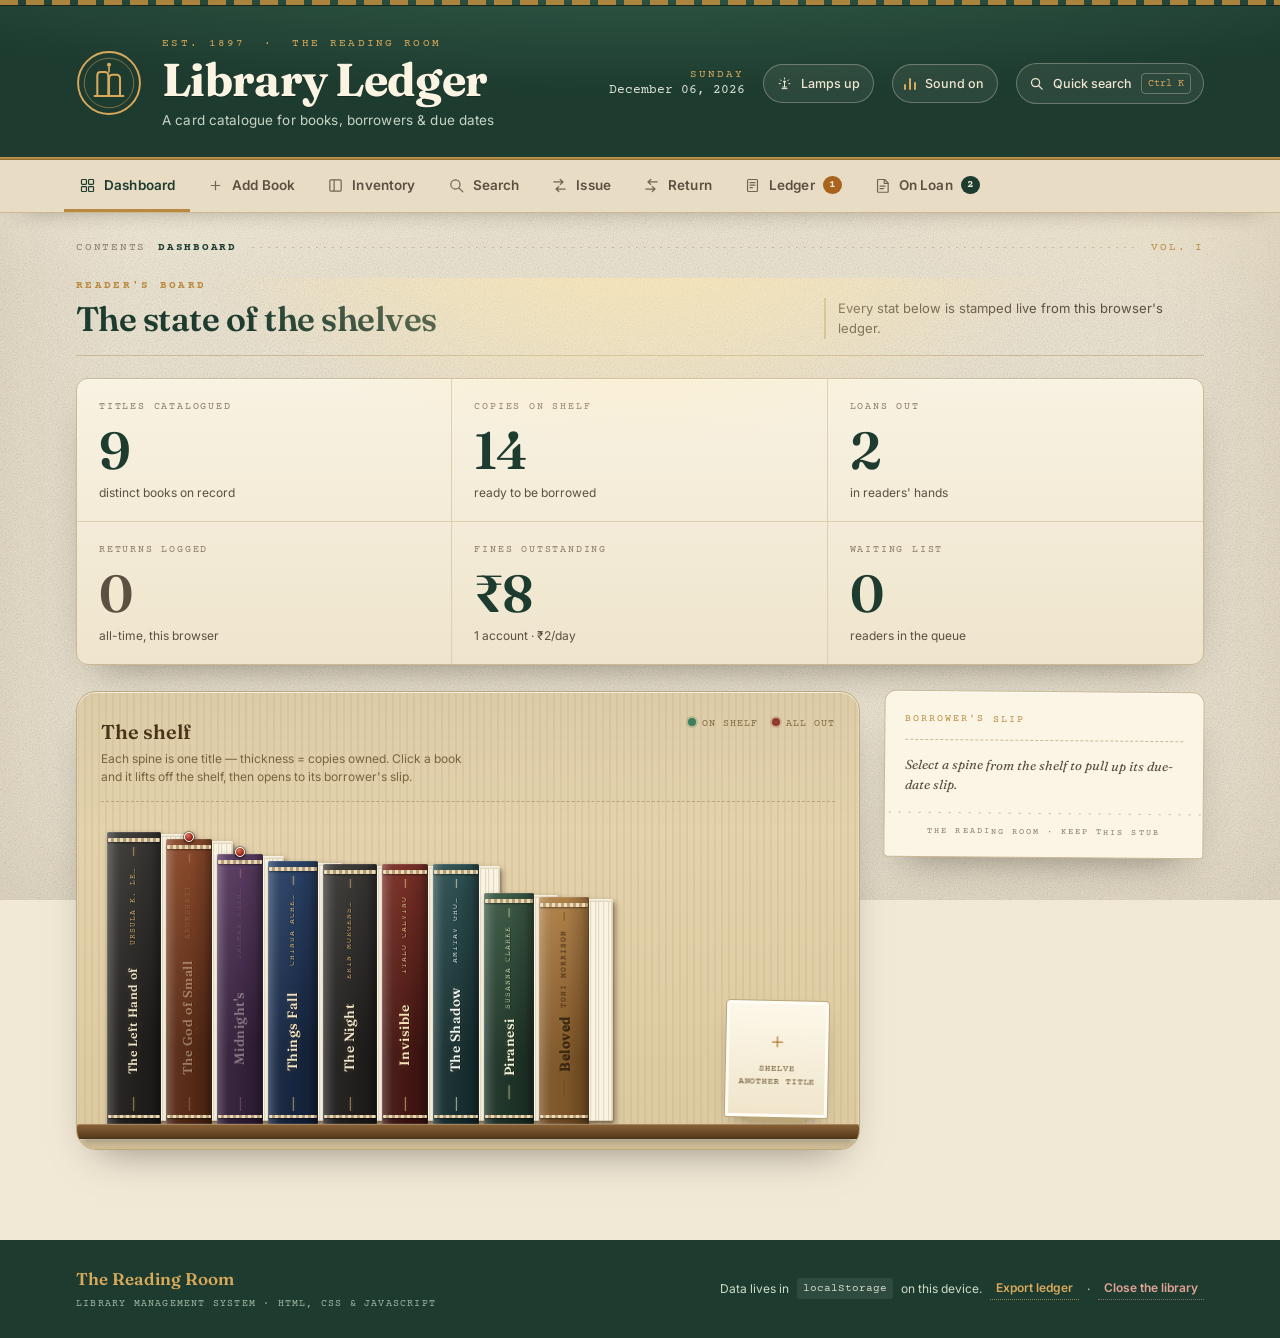
==== commit 0e89c899: "Add files via upload" ====
--- a/reading-room.html
+++ b/reading-room.html
@@ -7,6 +7,9 @@
 <link rel="preconnect" href="https://fonts.googleapis.com">
 <link rel="preconnect" href="https://fonts.gstatic.com" crossorigin>
 <link href="https://fonts.googleapis.com/css2?family=Fraunces:ital,opsz,wght@0,9..144,300..800;1,9..144,300..800&family=Inter:wght@400;500;600;700&family=Courier+Prime:wght@400;700&display=swap" rel="stylesheet">
+<meta name="description" content="The Reading Room · a vintage card-catalogue library management system for books, borrowers and due dates.">
+<meta name="theme-color" content="#1d3b2f">
+<link rel="icon" href="data:image/svg+xml,%3Csvg xmlns='http://www.w3.org/2000/svg' viewBox='0 0 32 32'%3E%3Crect width='32' height='32' rx='6' fill='%231d3b2f'/%3E%3Cpath d='M10 24V12.5a2 2 0 0 1 2-2h1.5v13.5M18.5 24V10.5H20a2 2 0 0 1 2 2V24M8.5 24h15' fill='none' stroke='%23d9a95b' stroke-width='1.6' stroke-linecap='round'/%3E%3C/svg%3E">
 <style>
 /* ==========================================================================
    THE READING ROOM · Library Management System
@@ -32,6 +35,10 @@
   --red:        #8f3b2e;
   --red-soft:   #f0dcd4;
   --ok:         #2f6a4f;
+  --fine:       #a8641e;   /* amber, for money owed */
+  --fine-soft:  #f3e4c9;
+  --queue:      #4a5d7a;   /* dusty blue, for reservations */
+  --queue-soft: #e2e7ee;
 
   --serif: "Fraunces", "Iowan Old Style", Georgia, serif;
   --sans:  "Inter", system-ui, -apple-system, sans-serif;
@@ -256,7 +263,7 @@
    DASHBOARD · STATS
    ========================================================================== */
 .stats {
-  display: grid; grid-template-columns: repeat(4, minmax(0,1fr));
+  display: grid; grid-template-columns: repeat(3, minmax(0,1fr));
   gap: 0; margin-bottom: 26px;
   border: 1px solid var(--line); border-radius: var(--r-md);
   background: linear-gradient(180deg, #f8f2e2, #efe5cd);
@@ -266,9 +273,11 @@
 .stat {
   padding: 20px 22px 18px;
   border-right: 1px solid var(--line-soft);
+  border-bottom: 1px solid var(--line-soft);
   position: relative;
 }
-.stat:last-child { border-right: 0; }
+.stat:nth-child(3n) { border-right: 0; }
+.stat:nth-last-child(-n+3) { border-bottom: 0; }
 .stat::before {
   content: ""; position: absolute; left: 0; right: 0; top: 0; height: 3px;
   background: linear-gradient(90deg, var(--brass), transparent);
@@ -1248,7 +1257,7 @@
   .board { grid-template-columns: 1fr; gap: 18px; }
   .slip-wrap { position: static; max-width: none; display: grid; }
   .slip { transform: none; max-width: 460px; margin: 0 auto; width: 100%; }
-  .stats { grid-template-columns: repeat(4, minmax(0,1fr)); }
+  .stats { grid-template-columns: repeat(3, minmax(0,1fr)); }
 }
 
 /* tablets in portrait, and phones landscape (≤ 900px) */
@@ -1259,8 +1268,9 @@
   .book-stage { padding: 10px 0 18px; }
   .hardbook { --bw: 200px; --bh: 286px; }
   .stats { grid-template-columns: repeat(2, minmax(0,1fr)); }
-  .stat:nth-child(2) { border-right: 0; }
-  .stat:nth-child(1), .stat:nth-child(2) { border-bottom: 1px solid var(--line-soft); }
+  .stat { border-right: 1px solid var(--line-soft) !important; border-bottom: 1px solid var(--line-soft); }
+  .stat:nth-child(2n) { border-right: 0 !important; }
+  .stat:nth-last-child(-n+2) { border-bottom: 0; }
   .ledger-table { min-width: 640px; }
   .tab { padding: 14px 10px 12px; font-size: 12.5px; gap: 6px; }
   .tab-ico svg { width: 15px; height: 15px; }
@@ -1439,6 +1449,593 @@
   .shelf-placard:hover { transform: rotate(1.2deg); }
 }
 
+
+/* ==========================================================================
+   SOUND TOGGLE
+   ========================================================================== */
+.sound-btn {
+  display: inline-flex; align-items: center; gap: 9px;
+  padding: 9px 13px 9px 11px; border-radius: 999px;
+  border: 1px solid rgba(244,236,217,.3);
+  background: rgba(244,236,217,.07);
+  color: #f0e7d2; font-size: 12.5px; font-weight: 500;
+  transition: background .2s, border-color .2s, color .2s;
+}
+.sound-btn:hover { background: rgba(244,236,217,.15); border-color: rgba(244,236,217,.5); }
+.sound-bars { display: inline-flex; align-items: flex-end; gap: 2.5px; height: 13px; }
+.sound-bars i {
+  width: 2.5px; border-radius: 1px; background: var(--brass-2);
+  animation: eq 1.1s ease-in-out infinite;
+}
+.sound-bars i:nth-child(1) { height: 6px; animation-delay: 0s; }
+.sound-bars i:nth-child(2) { height: 12px; animation-delay: .18s; }
+.sound-bars i:nth-child(3) { height: 8px; animation-delay: .36s; }
+@keyframes eq { 0%, 100% { transform: scaleY(.55); } 50% { transform: scaleY(1); } }
+.sound-btn[aria-pressed="false"] { color: #9fb3a1; }
+.sound-btn[aria-pressed="false"] .sound-bars i { animation: none; transform: scaleY(.4); background: #7d9183; }
+
+/* ==========================================================================
+   THE READER · a book lifts off the shelf and opens
+   ========================================================================== */
+.shelf { isolation: isolate; }
+
+body.reader-open { overflow: hidden; }
+.reader {
+  position: fixed; inset: 0;
+  z-index: 70;
+  display: flex; align-items: center; justify-content: center;
+  padding: 26px 18px 34px;
+}
+.reader[hidden] { display: none; }
+.reader-scrim {
+  position: absolute; inset: 0;
+  background: radial-gradient(120% 90% at 50% 40%, rgba(28,21,12,.52), rgba(24,17,9,.78));
+  backdrop-filter: blur(2.5px);
+  animation: fade .22s both;
+  cursor: zoom-out;
+}
+
+/* resting state of the "flying book" — the source spine */
+.spine.is-flying { opacity: .25; filter: saturate(.5); }
+
+.openbook {
+  position: relative;
+  z-index: 1;
+  display: flex;
+  width: min(960px, 100%);
+  height: min(460px, 100%);
+  perspective: 1800px;
+  transform-style: preserve-3d;
+  animation: ob-land .52s cubic-bezier(.2,.9,.25,1) both;
+}
+@keyframes ob-land {
+  from { opacity: 0; transform: translateY(26px) scale(.86) rotateX(16deg); }
+  to   { opacity: 1; transform: none; }
+}
+
+/* the book's own spine, standing between the two boards */
+.ob-spine {
+  position: absolute; left: 50%; top: 0; bottom: 0;
+  width: 26px; transform: translateX(-50%);
+  border-radius: 3px;
+  background: linear-gradient(90deg, var(--ob-c2, #1d3b2f), var(--ob-c1, #2a5241) 45%, var(--ob-c2, #1d3b2f));
+  box-shadow: inset 1px 0 0 rgba(255,255,255,.14), inset -1px 0 0 rgba(0,0,0,.4), 0 10px 24px -12px rgba(0,0,0,.7);
+  z-index: 3;
+}
+.ob-spine::before, .ob-spine::after {
+  content: ""; position: absolute; left: 0; right: 0; height: 4px;
+  background: repeating-linear-gradient(90deg, #f0e3c2 0 4px, #b49a68 4px 8px);
+  opacity: .8;
+}
+.ob-spine::before { top: 10px; }
+.ob-spine::after { bottom: 10px; }
+.ob-spine-text {
+  position: absolute; inset: 0;
+  writing-mode: vertical-rl; transform: rotate(180deg);
+  display: flex; align-items: center; justify-content: center;
+  font-family: var(--mono); font-size: 7px; letter-spacing: .18em;
+  text-transform: uppercase; color: var(--ob-foil, #d9a95b); opacity: .8;
+  overflow: hidden; white-space: nowrap;
+}
+
+/* the two page boards */
+.ob-page {
+  position: relative;
+  flex: 1 1 50%;
+  min-width: 0;
+  background:
+    linear-gradient(90deg, rgba(120,96,58,.10), transparent 12%),
+    repeating-linear-gradient(180deg, rgba(150,128,86,.05) 0 1px, transparent 1px 26px),
+    linear-gradient(180deg, #fdf8ea, #f5edd8);
+  box-shadow:
+    inset 0 0 0 1px rgba(160,138,96,.35),
+    0 26px 50px -26px rgba(20,14,6,.85);
+  overflow: hidden;
+  transform-style: preserve-3d;
+}
+.ob-left {
+  border-radius: 10px 2px 2px 10px;
+  transform-origin: right center;
+  animation: ob-open-left .62s cubic-bezier(.2,.85,.25,1) both .12s;
+  box-shadow: inset -18px 0 26px -22px rgba(60,44,18,.7), inset 0 0 0 1px rgba(160,138,96,.35), 0 26px 50px -26px rgba(20,14,6,.85);
+}
+.ob-right {
+  border-radius: 2px 10px 10px 2px;
+  transform-origin: left center;
+  animation: ob-open-right .62s cubic-bezier(.2,.85,.25,1) both .12s;
+  box-shadow: inset 18px 0 26px -22px rgba(60,44,18,.7), inset 0 0 0 1px rgba(160,138,96,.35), 0 26px 50px -26px rgba(20,14,6,.85);
+}
+@keyframes ob-open-left  { from { transform: rotateY(78deg); opacity: .3; } }
+@keyframes ob-open-right { from { transform: rotateY(-78deg); opacity: .3; } }
+
+.ob-inner {
+  position: relative;
+  height: 100%;
+  padding: 22px 24px 20px 26px;
+  display: flex; flex-direction: column;
+  overflow-y: auto;
+}
+.ob-right .ob-inner { padding: 22px 26px 20px 24px; }
+.ob-kicker {
+  font-family: var(--mono); font-size: 9px; letter-spacing: .2em;
+  text-transform: uppercase; color: var(--brass);
+  padding-bottom: 10px; margin-bottom: 12px;
+  border-bottom: 1px solid var(--line-soft);
+}
+.ob-folio {
+  position: absolute; right: 22px; top: 22px;
+  font-family: var(--mono); font-size: 9px; letter-spacing: .1em;
+  color: var(--ink-faint);
+}
+.ob-title {
+  font-family: var(--serif); font-size: clamp(19px, 2.4vw, 27px); font-weight: 700;
+  line-height: 1.1; color: var(--ink); margin-bottom: 5px;
+  max-height: 3.3em; overflow: hidden;
+}
+.ob-author { font-size: 13px; font-style: italic; color: var(--ink-soft); }
+.ob-meta {
+  margin: 16px 0 0; padding-top: 13px; border-top: 1px dashed var(--line);
+  display: grid; gap: 7px;
+}
+.ob-meta div { display: flex; justify-content: space-between; gap: 12px; align-items: baseline; }
+.ob-meta dt {
+  font-family: var(--mono); font-size: 9px; letter-spacing: .13em;
+  text-transform: uppercase; color: var(--ink-faint);
+}
+.ob-meta dd { font-size: 12.5px; font-weight: 600; }
+.ob-meta dd.is-out { color: var(--red); }
+.ob-meta dd.is-ok { color: var(--ok); }
+.ob-blurb {
+  margin-top: auto; padding-top: 14px;
+  font-family: var(--serif); font-style: italic; font-size: 13px; line-height: 1.4;
+  color: var(--ink-soft);
+}
+.ob-loans { display: grid; gap: 8px; }
+.ob-loans li {
+  display: grid; grid-template-columns: 1fr auto; gap: 4px 10px;
+  padding: 9px 11px; border-radius: 5px;
+  background: rgba(185,138,62,.09);
+  border-left: 2px solid var(--green-3);
+  font-family: var(--mono); font-size: 11px;
+}
+.ob-loans li.late { border-left-color: var(--red); background: var(--red-soft); }
+.ob-loans li span:last-child { color: var(--ink-faint); text-align: right; }
+.ob-loans li.late span:last-child { color: var(--red); font-weight: 700; }
+.ob-loans li b { font-family: var(--sans); font-size: 12px; }
+.ob-note { margin-top: 10px; font-size: 11.5px; color: var(--ink-faint); }
+.ob-actions {
+  margin-top: auto; padding-top: 14px;
+  display: flex; flex-wrap: wrap; gap: 8px;
+}
+.ob-btn {
+  flex: 1 1 auto;
+  padding: 9px 14px; border-radius: 999px;
+  border: 1px solid var(--green-3); background: rgba(29,59,47,.06);
+  font-size: 12px; font-weight: 600; color: var(--green);
+  transition: background .16s, transform .16s;
+  text-align: center;
+}
+.ob-btn:hover { background: rgba(29,59,47,.14); transform: translateY(-1px); }
+.ob-btn[disabled] { opacity: .4; cursor: not-allowed; transform: none; }
+.ob-btn.solid { background: var(--green); border-color: var(--green); color: #f6efdc; }
+.ob-btn.solid:hover { background: var(--green-2); }
+.ob-stamp {
+  position: absolute; right: 20px; bottom: 74px;
+  font-family: var(--mono); font-size: 11px; font-weight: 700; letter-spacing: .18em;
+  color: rgba(29,59,47,.34);
+  border: 2px solid rgba(29,59,47,.3); border-radius: 3px;
+  padding: 4px 9px; transform: rotate(-8deg);
+  pointer-events: none;
+}
+.ob-stamp.is-out { color: rgba(143,59,46,.42); border-color: rgba(143,59,46,.4); }
+
+.reader-close {
+  position: absolute; top: -6px; right: -4px; z-index: 5;
+  width: 30px; height: 30px; border-radius: 50%;
+  display: grid; place-items: center;
+  background: #fdf8ea; color: var(--ink-soft);
+  border: 1px solid var(--line);
+  box-shadow: 0 6px 14px -8px rgba(0,0,0,.6);
+  transition: transform .16s, color .16s;
+}
+.reader-close:hover { transform: rotate(90deg); color: var(--red); }
+.reader-hint {
+  position: absolute; left: 0; right: 0; bottom: -24px;
+  text-align: center;
+  font-family: var(--mono); font-size: 8.5px; letter-spacing: .16em;
+  text-transform: uppercase; color: rgba(244,236,217,.55);
+}
+
+/* phone: the book lies flat, one page under the other */
+@media (max-width: 700px) {
+  .reader { padding: 10px 8px 18px; align-items: stretch; }
+  .openbook {
+    flex-direction: column;
+    height: min(100%, 720px);
+    animation: ob-land-sm .45s cubic-bezier(.2,.9,.25,1) both;
+  }
+  @keyframes ob-land-sm {
+    from { opacity: 0; transform: translateY(22px) scale(.94); }
+    to { opacity: 1; transform: none; }
+  }
+  .ob-spine { display: none; }
+  .ob-page { flex: 1 1 0; min-height: 0; }
+  .ob-left {
+    border-radius: 10px 10px 2px 2px;
+    animation: ob-open-sm-left .45s ease-out both .06s;
+    box-shadow: inset 0 -16px 22px -20px rgba(60,44,18,.7), inset 0 0 0 1px rgba(160,138,96,.35);
+  }
+  .ob-right {
+    border-radius: 2px 2px 10px 10px;
+    animation: ob-open-sm-right .45s ease-out both .12s;
+    box-shadow: inset 0 16px 22px -20px rgba(60,44,18,.7), inset 0 0 0 1px rgba(160,138,96,.35);
+  }
+  @keyframes ob-open-sm-left  { from { transform: translateY(-14px); opacity: .3; } }
+  @keyframes ob-open-sm-right { from { transform: translateY(14px); opacity: .3; } }
+  .ob-inner { padding: 16px 18px 14px; }
+  .ob-right .ob-inner { padding: 16px 18px 16px; }
+  .ob-kicker { margin-bottom: 9px; padding-bottom: 8px; }
+  .ob-title { font-size: 19px; }
+  .ob-meta { margin-top: 10px; padding-top: 9px; gap: 5px; }
+  .ob-blurb { display: none; }
+  .ob-loans li { padding: 7px 9px; font-size: 10.5px; }
+  .ob-note { margin-top: 8px; font-size: 11px; }
+  .ob-actions { padding-top: 10px; }
+  .ob-btn { padding: 8px 12px; font-size: 11.5px; }
+  .ob-stamp { display: none; }
+  .reader-close { top: 8px; right: 8px; }
+  .reader-hint { display: none; }
+}
+
+/* ==========================================================================
+   SOUND TOGGLE
+   ========================================================================== */
+@media (max-width: 640px) {
+  .sound-label { display: none; }
+  .sound-btn { padding: 9px 11px; }
+}
+
+
+/* ==========================================================================
+   THE LEDGER DESK · fines & waiting list
+   ========================================================================== */
+.ledger-split {
+  display: grid;
+  grid-template-columns: minmax(0,1.15fr) minmax(0,.85fr);
+  gap: 24px; align-items: start;
+  min-width: 0;
+}
+.ledger-col {
+  border: 1px solid var(--line); border-radius: var(--r-md);
+  background: linear-gradient(180deg, #fbf6e9, #f4ebd7);
+  box-shadow: var(--shadow-card);
+  padding: 18px 18px 16px;
+}
+.col-head {
+  display: flex; align-items: flex-start; justify-content: space-between;
+  gap: 14px; flex-wrap: wrap;
+  padding-bottom: 12px; margin-bottom: 14px;
+  border-bottom: 1px dashed var(--line);
+}
+.col-head h3 { font-family: var(--serif); font-size: 20px; font-weight: 600; color: var(--green); }
+.col-note { font-size: 11.5px; color: var(--ink-faint); max-width: 180px; }
+.fine-rate {
+  display: inline-flex; align-items: center; gap: 8px;
+  font-family: var(--mono); font-size: 9.5px; letter-spacing: .12em;
+  text-transform: uppercase; color: var(--ink-faint);
+  border: 1px solid var(--line); border-radius: 999px; padding: 5px 10px;
+  background: #fffdf7;
+}
+.fine-rate input {
+  width: 46px; padding: 3px 6px; border: 1px solid var(--line);
+  border-radius: 4px; background: transparent; text-align: center;
+  font-family: var(--mono); font-size: 12px; font-weight: 700; color: var(--ink);
+}
+.fine-rate input:focus { outline: none; border-color: var(--green-3); }
+
+/* one account card per borrower who owes money */
+.fine-card {
+  display: grid; grid-template-columns: auto 1fr auto; gap: 4px 14px;
+  align-items: center;
+  padding: 12px 13px; margin-bottom: 10px;
+  border: 1px solid var(--line-soft); border-left: 3px solid var(--fine);
+  border-radius: var(--r-sm);
+  background: linear-gradient(180deg, #fffdf6, #faf3e2);
+  animation: rise .35s cubic-bezier(.2,.7,.2,1) both;
+}
+.fine-card:last-child { margin-bottom: 0; }
+.fine-who { font-family: var(--mono); font-size: 12px; font-weight: 700; color: var(--ink); }
+.fine-detail { grid-column: 1 / -1; font-size: 11.5px; color: var(--ink-soft); }
+.fine-detail b { font-family: var(--mono); font-weight: 700; color: var(--fine); }
+.fine-amount {
+  font-family: var(--serif); font-size: 22px; font-weight: 700; color: var(--fine);
+  line-height: 1; text-align: right;
+}
+.fine-amount small { display: block; font-family: var(--mono); font-size: 8.5px; letter-spacing: .12em; text-transform: uppercase; color: var(--ink-faint); font-weight: 400; margin-top: 3px; }
+.fine-actions { grid-column: 1 / -1; display: flex; gap: 8px; margin-top: 6px; }
+.fine-actions .mini-btn { flex: 1; text-align: center; }
+.mini-btn.settle { border-color: var(--fine); color: #6d4110; background: var(--fine-soft); }
+.mini-btn.settle:hover { background: #efd9b4; color: #4d2d08; }
+
+/* reservation queue */
+.queue-book { margin-bottom: 14px; }
+.queue-book:last-child { margin-bottom: 0; }
+.queue-title {
+  display: flex; align-items: baseline; justify-content: space-between; gap: 10px;
+  margin-bottom: 7px;
+}
+.queue-title h4 { font-family: var(--serif); font-size: 16px; font-weight: 600; color: var(--ink); }
+.queue-title .q-code {
+  font-family: var(--mono); font-size: 9.5px; letter-spacing: .1em;
+  color: var(--queue); background: var(--queue-soft);
+  padding: 2px 6px; border-radius: 3px;
+}
+.queue-people { display: grid; gap: 6px; }
+.queue-person {
+  display: flex;
+  align-items: center;
+  gap: 9px;
+  padding: 8px 10px; border-radius: 5px;
+  background: rgba(74,93,122,.07);
+  border: 1px dashed rgba(74,93,122,.28);
+}
+.q-pos { flex: none; width: 20px; text-align: center; }
+.q-who { flex: 1 1 auto; min-width: 0; }
+.q-since { flex: none; }
+.q-drop { flex: none; }
+.q-pos {
+  font-family: var(--mono); font-size: 10px; font-weight: 700;
+  color: var(--queue); text-align: center;
+}
+.queue-person .q-who { font-family: var(--mono); font-size: 11.5px; font-weight: 600; }
+.queue-person .q-since { font-size: 9.5px; color: var(--ink-faint); white-space: nowrap; letter-spacing: .02em; }
+.queue-person.next { background: rgba(74,93,122,.14); border-style: solid; }
+.queue-person.next .q-pos { color: #fff; background: var(--queue); border-radius: 50%; width: 20px; height: 20px; line-height: 20px; }
+.q-drop {
+  font-size: 14px; line-height: 1; color: var(--ink-faint);
+  padding: 3px 6px; border-radius: 4px;
+}
+.q-drop:hover { color: var(--red); background: var(--red-soft); }
+.q-claim {
+  grid-column: 1 / -1; font-size: 10.5px; color: var(--queue);
+  font-style: italic; padding-left: 31px;
+}
+.queue-add {
+  display: flex; gap: 8px; margin-top: 12px; padding-top: 12px;
+  border-top: 1px dashed var(--line);
+}
+.queue-add select {
+  flex: 1; min-width: 0; padding: 8px 10px;
+  font-size: 12.5px; color: var(--ink);
+  background: #fffdf7; border: 1px solid var(--line); border-radius: var(--r-sm);
+}
+.queue-add input {
+  width: 120px; padding: 8px 10px;
+  font-size: 12.5px; color: var(--ink);
+  background: #fffdf7; border: 1px solid var(--line); border-radius: var(--r-sm);
+}
+.queue-add button {
+  padding: 8px 14px; border-radius: var(--r-sm);
+  background: var(--queue); color: #fff; font-size: 12px; font-weight: 600;
+  white-space: nowrap;
+}
+.queue-add button:hover { filter: brightness(1.1); }
+.q-breadcrumb {
+  margin-top: 10px; font-size: 11px; color: var(--ink-faint);
+  font-family: var(--mono); letter-spacing: .04em;
+}
+
+/* loan-period chips */
+.days-row { display: flex; gap: 8px; flex-wrap: wrap; }
+.day-chip {
+  padding: 8px 13px; border-radius: 999px;
+  border: 1px solid var(--line); background: #fffdf7;
+  font-size: 12px; font-weight: 500; color: var(--ink-soft);
+  transition: all .15s;
+}
+.day-chip:hover { border-color: var(--brass); background: var(--brass-pale); }
+.day-chip.on { background: var(--green); border-color: var(--green); color: var(--paper); }
+
+/* amber badge on the Ledger tab */
+.tab-count.warn { background: var(--fine); }
+.tab.active .tab-count.warn { background: var(--fine); color: #fff; }
+.tab-count.warn[data-zero="true"] { background: rgba(92,80,64,.35); color: #f4ecd9; }
+
+/* ==========================================================================
+   LAMPS · after-hours switch + the dark reading room
+   ========================================================================== */
+.lamps-btn {
+  display: inline-flex; align-items: center; gap: 9px;
+  padding: 9px 13px; border-radius: 999px;
+  border: 1px solid rgba(244,236,217,.3);
+  background: rgba(244,236,217,.07);
+  color: #f0e7d2; font-size: 12.5px; font-weight: 500;
+  transition: background .2s, border-color .2s, color .2s;
+}
+.lamps-btn:hover { background: rgba(244,236,217,.15); border-color: rgba(244,236,217,.5); }
+.lamp-glyph { display: inline-flex; }
+.lamp-glyph svg { display: block; }
+.lamps-btn[aria-pressed="true"] { background: rgba(217,169,91,.22); border-color: rgba(217,169,91,.65); color: #f6dfae; }
+@media (max-width: 640px) {
+  .lamps-label { display: none; }
+  .lamps-btn { padding: 9px 11px; }
+  .ledger-split { grid-template-columns: minmax(0,1fr); gap: 16px; }
+  .ledger-col { padding: 14px; min-width: 0; }
+  .fine-card, .queue-person { min-width: 0; }
+  .col-head { gap: 8px; }
+  .fine-rate { padding: 4px 8px; }
+  .fine-card { grid-template-columns: 1fr auto; }
+  .queue-add { flex-wrap: wrap; }
+  .queue-add select { flex: 1 1 100%; }
+  .queue-add input { flex: 1; width: auto; }
+}
+
+/* ---------- after-hours palette ----------
+   Everything is token-driven, so the night theme is a variable swap plus a
+   lamp-glow wash over the page. Hard-coded paper colours below are remapped. */
+html[data-theme="night"] {
+  --paper:      #171510;
+  --paper-2:    #1d1a14;
+  --paper-3:    #262119;
+  --ink:        #efe3c8;
+  --ink-soft:   #c0b295;
+  --ink-faint:  #8b7f68;
+  --line:       #3b3428;
+  --line-soft:  #2e2921;
+  --green:      #a9c6ae;
+  --green-2:    #8fb69a;
+  --green-3:    #79a488;
+  --brass:      #d9a95b;
+  --brass-2:    #efc783;
+  --brass-pale: #2f2820;
+  --red:        #e08a74;
+  --red-soft:   #3a221d;
+  --ok:         #86c39c;
+  --fine:       #e5b061;
+  --fine-soft:  #3b2d18;
+  --queue:      #93abc9;
+  --queue-soft: #232c3a;
+  color-scheme: dark;
+}
+html[data-theme="night"] body {
+  background-color: #15130f;
+  background-image:
+    radial-gradient(900px 520px at 12% -6%, #2c2418 0%, transparent 58%),
+    radial-gradient(760px 460px at 92% 4%, #241e15 0%, transparent 55%),
+    var(--grain);
+  background-blend-mode: normal, normal, multiply;
+}
+html[data-theme="night"] body::after { box-shadow: inset 0 0 200px rgba(0,0,0,.6); }
+html[data-theme="night"] ::selection { background: #7a5a24; color: #fdf3dd; }
+
+/* the desk lamp: a warm pool of light over the shelves */
+html[data-theme="night"] main::before {
+  content: ""; position: fixed; inset: 0; z-index: 0; pointer-events: none;
+  background:
+    radial-gradient(46% 34% at 50% 34%, rgba(255,206,124,.10), transparent 70%),
+    radial-gradient(70% 50% at 50% 0%, rgba(255,186,92,.07), transparent 72%);
+}
+
+/* cards and paper surfaces */
+html[data-theme="night"] .stats,
+html[data-theme="night"] .card-form,
+html[data-theme="night"] .ledger,
+html[data-theme="night"] .ledger-col,
+html[data-theme="night"] .loan-card,
+html[data-theme="night"] .slip,
+html[data-theme="night"] .catalogue-card,
+html[data-theme="night"] .due-slip,
+html[data-theme="night"] .returned-note,
+html[data-theme="night"] .fine-card,
+html[data-theme="night"] .queue-person,
+html[data-theme="night"] .queue-add select,
+html[data-theme="night"] .queue-add input,
+html[data-theme="night"] .fine-rate,
+html[data-theme="night"] .fine-rate input,
+html[data-theme="night"] .day-chip,
+html[data-theme="night"] .mini-btn,
+html[data-theme="night"] .chip,
+html[data-theme="night"] .loan-chip,
+html[data-theme="night"] .field input,
+html[data-theme="night"] .index-field input,
+html[data-theme="night"] .palette-input input,
+html[data-theme="night"] .datalist-free,
+html[data-theme="night"] .palette-panel,
+html[data-theme="night"] .search-results {
+  background: linear-gradient(180deg, #221d15, #1b1710);
+  border-color: var(--line);
+}
+html[data-theme="night"] .field input,
+html[data-theme="night"] .index-field input,
+html[data-theme="night"] .palette-input input,
+html[data-theme="night"] .queue-add select,
+html[data-theme="night"] .queue-add input {
+  background: #12100c;
+  color: var(--ink);
+  box-shadow: inset 0 1px 2px rgba(0,0,0,.5);
+}
+html[data-theme="night"] .field input::placeholder,
+html[data-theme="night"] .index-field input::placeholder { color: #6e6453; }
+html[data-theme="night"] .ledger-table tbody tr:hover { background: rgba(217,169,91,.08); }
+html[data-theme="night"] .ledger-table thead th { background: #232018; color: #e9dcc0; }
+html[data-theme="night"] .copies-bar { background: #33291d; }
+html[data-theme="night"] .btn-primary {
+  background: linear-gradient(180deg, #3f5f4c, #2c463a); color: #f3e9d2;
+  box-shadow: 0 10px 22px -14px #000, inset 0 1px 0 rgba(255,255,255,.1);
+}
+html[data-theme="night"] .tab { color: var(--ink-soft); }
+html[data-theme="night"] .tab:hover { background: rgba(217,169,91,.1); }
+html[data-theme="night"] .tab.active { color: var(--brass-2); }
+html[data-theme="night"] .tabs { background: #1d1a13; }
+html[data-theme="night"] .tabs::after { background: linear-gradient(90deg, transparent, #1d1a13); }
+html[data-theme="night"] .shelf-wrap {
+  background:
+    linear-gradient(180deg, rgba(0,0,0,.28), transparent 34%),
+    repeating-linear-gradient(90deg, rgba(217,169,91,.05) 0 2px, transparent 2px 7px),
+    linear-gradient(180deg, #2a241a, #221d15);
+  border-color: #3a3125;
+}
+html[data-theme="night"] .lamp { background: radial-gradient(56% 44% at 50% -10%, rgba(255,206,124,.22), transparent 72%); }
+html[data-theme="night"] .shelf-title { color: var(--brass-2); }
+html[data-theme="night"] .shelf-sub,
+html[data-theme="night"] .shelf-legend,
+html[data-theme="night"] .shelf-empty { color: var(--ink-faint); }
+html[data-theme="night"] .shelf-placard {
+  background: linear-gradient(180deg, #2b2519, #221d14);
+  border-color: #443a28; color: var(--brass-2); box-shadow: 0 10px 18px -12px #000;
+}
+html[data-theme="night"] .shelf-board { background: linear-gradient(180deg, #4a3520, #32220f); }
+html[data-theme="night"] .shelf-rail { background: linear-gradient(180deg, #2c2519, #221c13); }
+html[data-theme="night"] .board-head { border-color: var(--line); }
+html[data-theme="night"] .board-note { border-left-color: var(--line); }
+html[data-theme="night"] .stat { border-color: var(--line-soft); }
+html[data-theme="night"] .ob-page {
+  background:
+    linear-gradient(90deg, rgba(0,0,0,.28), transparent 12%),
+    repeating-linear-gradient(180deg, rgba(217,169,91,.045) 0 1px, transparent 1px 26px),
+    linear-gradient(180deg, #211c14, #1a1610);
+  box-shadow: inset 0 0 0 1px rgba(217,169,91,.18), 0 26px 50px -26px #000;
+}
+html[data-theme="night"] .ob-left { box-shadow: inset -18px 0 26px -22px #000, inset 0 0 0 1px rgba(217,169,91,.18); }
+html[data-theme="night"] .ob-right { box-shadow: inset 18px 0 26px -22px #000, inset 0 0 0 1px rgba(217,169,91,.18); }
+html[data-theme="night"] .ob-stamp { color: rgba(169,198,174,.4); border-color: rgba(169,198,174,.32); }
+html[data-theme="night"] .ob-stamp.is-out { color: rgba(224,138,116,.5); border-color: rgba(224,138,116,.45); }
+html[data-theme="night"] .reader-close { background: #262117; border-color: var(--line); color: var(--ink); }
+html[data-theme="night"] .palette-backdrop { background: rgba(6,5,3,.72); }
+html[data-theme="night"] .toast {
+  background: #241e15; color: #f0e4c6; border-color: var(--line); border-left-color: var(--brass);
+}
+html[data-theme="night"] .toast.error { color: #f0b6a4; border-left-color: var(--red); }
+html[data-theme="night"] .masthead { background: radial-gradient(120% 160% at 50% -40%, #2a3f33 0%, transparent 62%), #15130f; }
+html[data-theme="night"] .colophon { background: #12100c; }
+html[data-theme="night"] .ledger-empty, html[data-theme="night"] .slip-empty { color: var(--ink-faint); }
+
+/* let the theme change breathe */
+body, .masthead, .tabs, .stats, .shelf-wrap, .card-form, .ledger, .ledger-col,
+.slip, .loan-card, .ob-page, .palette-panel, .toast, .stat, input, .mini-btn {
+  transition: background-color .45s ease, border-color .45s ease, color .35s ease, box-shadow .45s ease;
+}
+
 /* motion preferences */
 @media (prefers-reduced-motion: reduce) {
   *, *::before, *::after { animation-duration: .001ms !important; transition-duration: .001ms !important; }
@@ -1476,6 +2073,18 @@
         <p class="clock-day" id="clockDay">—</p>
         <p class="clock-date" id="clockDate">—</p>
       </div>
+      <button class="lamps-btn" id="themeBtn" type="button" aria-pressed="false"
+              aria-label="Switch to after-hours lighting" title="Switch the lamps">
+        <span class="lamp-glyph" aria-hidden="true">
+          <svg viewBox="0 0 24 24" width="15" height="15"><path d="M12 3.2v1.6M5.6 6.3l1.2 1.2M18.4 6.3l-1.2 1.2M3.5 12.2h1.7M18.8 12.2h1.7" stroke="currentColor" stroke-width="1.6" stroke-linecap="round"/><path d="M8 20.2h8M9 17.6h6M12 17.6V9.8" stroke="currentColor" stroke-width="1.6" stroke-linecap="round"/><path d="M9.4 9.8a2.6 2.6 0 0 1 5.2 0z" fill="currentColor"/></svg>
+        </span>
+        <span class="lamps-label" id="themeLabel">Lamps up</span>
+      </button>
+      <button class="sound-btn" id="soundBtn" type="button" aria-pressed="true"
+              aria-label="Mute interface sounds" title="Mute interface sounds">
+        <span class="sound-bars" aria-hidden="true"><i></i><i></i><i></i></span>
+        <span class="sound-label" id="soundLabel">Sound on</span>
+      </button>
       <button class="palette-btn" id="paletteBtn" type="button" aria-label="Open quick search">
         <svg viewBox="0 0 24 24" width="15" height="15" aria-hidden="true"><circle cx="10.5" cy="10.5" r="6.5" fill="none" stroke="currentColor" stroke-width="2"/><path d="M15.5 15.5 21 21" stroke="currentColor" stroke-width="2" stroke-linecap="round"/></svg>
         <span>Quick search</span>
@@ -1513,6 +2122,10 @@
       <span class="tab-ico" aria-hidden="true">
         <svg viewBox="0 0 24 24"><path d="M20 7H7M11 3.5 7 7l4 3.5"/><path d="M4 17h13M13 13.5 17 17l-4 3.5"/></svg>
       </span>Return</button>
+    <button class="tab" data-section="ledgerdesk" aria-current="false">
+      <span class="tab-ico" aria-hidden="true">
+        <svg viewBox="0 0 24 24"><path d="M6.5 3.5h11a1.5 1.5 0 0 1 1.5 1.5v14a1.5 1.5 0 0 1-1.5 1.5h-11A1.5 1.5 0 0 1 5 19V5a1.5 1.5 0 0 1 1.5-1.5Z"/><path d="M8.5 8h7M8.5 11.5h7M8.5 15h3.5"/></svg>
+      </span>Ledger <span class="tab-count warn" id="fineCount">0</span></button>
     <button class="tab" data-section="issued" aria-current="false">
       <span class="tab-ico" aria-hidden="true">
         <svg viewBox="0 0 24 24"><path d="M6 3.5h9l5 5v12a1 1 0 0 1-1 1H6a1 1 0 0 1-1-1v-16a1 1 0 0 1 1-1Z"/><path d="M14.5 3.7V9h5.2"/><path d="M8.5 13h7M8.5 16.5h5"/></svg>
@@ -1559,6 +2172,16 @@
         <p class="stat-value" id="returnedCount">0</p>
         <p class="stat-foot">all-time, this browser</p>
       </article>
+      <article class="stat">
+        <p class="stat-label">Fines outstanding</p>
+        <p class="stat-value" id="finesOwed">₹0</p>
+        <p class="stat-foot" id="finesFoot">nothing overdue</p>
+      </article>
+      <article class="stat">
+        <p class="stat-label">Waiting list</p>
+        <p class="stat-value" id="waitingCount">0</p>
+        <p class="stat-foot">readers in the queue</p>
+      </article>
     </div>
 
     <div class="board">
@@ -1567,7 +2190,7 @@
         <div class="shelf-head">
           <div>
             <h3 class="shelf-title">The shelf</h3>
-            <p class="shelf-sub">Each spine is one title. Thickness = copies owned. Click a spine to open its card.</p>
+            <p class="shelf-sub">Each spine is one title — thickness = copies owned. Click a book and it lifts off the shelf, then opens to its borrower's slip.</p>
           </div>
           <div class="shelf-legend" aria-hidden="true">
             <span><i class="dot dot-avail"></i>On shelf</span>
@@ -1766,9 +2389,17 @@
           <input id="issueStudentId" autocomplete="off" required list="studentIds">
           <p class="field-echo" id="issueStudentEcho">Any unique ID — e.g. S-1042.</p>
         </div>
+        <div class="field">
+          <label for="issueDays">Loan period <span>fine starts after the due date</span></label>
+          <div class="days-row" id="daysRow">
+            <button type="button" class="day-chip on" data-days="14">14 days · standard</button>
+            <button type="button" class="day-chip" data-days="7">7 days · short</button>
+            <button type="button" class="day-chip" data-days="28">28 days · staff</button>
+          </div>
+        </div>
         <div class="form-foot">
           <button type="submit" class="btn-primary">Issue this book</button>
-          <p class="form-hint">Due date is logged 14 days out; overdue loans get a red tag.</p>
+          <p class="form-hint" id="issueHint">Overdue copies are charged ₹<b>2</b> per day, per copy.</p>
         </div>
       </form>
 
@@ -1827,6 +2458,46 @@
     </div>
   </section>
 
+  <!-- ============ LEDGER DESK · fines + waiting list ============ -->
+  <section id="ledgerdesk" class="section">
+    <div class="board-head">
+      <div>
+        <p class="eyebrow">Accounts &amp; reservations</p>
+        <h2>The ledger desk</h2>
+      </div>
+      <p class="board-note" id="ledgerNote">—</p>
+    </div>
+
+    <div class="ledger-split">
+      <div class="ledger-col">
+        <div class="col-head">
+          <div>
+            <p class="eyebrow">Overdue accounts</p>
+            <h3>Fines payable</h3>
+          </div>
+          <label class="fine-rate">
+            <span>₹ per day</span>
+            <input type="number" id="fineRate" min="0" max="100" step="1" value="2" inputmode="numeric">
+          </label>
+        </div>
+        <div class="fine-list" id="fineList"></div>
+        <p class="ledger-empty" id="fineEmpty" hidden>No fines outstanding — every copy is back on time.</p>
+      </div>
+
+      <div class="ledger-col">
+        <div class="col-head">
+          <div>
+            <p class="eyebrow">Reservations</p>
+            <h3>Waiting list</h3>
+          </div>
+          <p class="col-note">First in line gets the next returned copy.</p>
+        </div>
+        <div class="queue-list" id="queueList"></div>
+        <p class="ledger-empty" id="queueEmpty" hidden>Nobody is waiting. Shelves and readers are in harmony.</p>
+      </div>
+    </div>
+  </section>
+
   <!-- ============ ISSUED ============ -->
   <section id="issued" class="section">
     <div class="board-head">
@@ -1863,6 +2534,42 @@
 <datalist id="bookCodes"></datalist>
 <datalist id="studentIds"></datalist>
 
+<!-- ============ OPENED BOOK (fixed overlay) ============ -->
+<div class="reader" id="reader" hidden>
+  <div class="reader-scrim" data-close-reader></div>
+  <div class="openbook" id="openbook" role="dialog" aria-modal="true" aria-label="Opened book">
+    <div class="ob-spine" aria-hidden="true"><span class="ob-spine-text"></span></div>
+    <div class="ob-page ob-left">
+      <div class="ob-inner">
+        <p class="ob-kicker">The Reading Room · card catalogue</p>
+        <p class="ob-folio" data-folio>No. —</p>
+        <h3 class="ob-title" id="obTitle">—</h3>
+        <p class="ob-author" id="obAuthor">—</p>
+        <dl class="ob-meta">
+          <div><dt>Accession</dt><dd id="obCode">—</dd></div>
+          <div><dt>Published</dt><dd id="obYear">—</dd></div>
+          <div><dt>Copies</dt><dd id="obCopies">—</dd></div>
+          <div><dt>Status</dt><dd id="obStatus">—</dd></div>
+        </dl>
+        <p class="ob-blurb" id="obBlurb"></p>
+      </div>
+    </div>
+    <div class="ob-page ob-right">
+      <div class="ob-inner">
+        <p class="ob-kicker">Borrower's slip</p>
+        <ul class="ob-loans" id="obLoans"></ul>
+        <p class="ob-note" id="obNote"></p>
+        <div class="ob-actions" id="obActions"></div>
+        <p class="ob-stamp" id="obStamp" aria-hidden="true">ON SHELF</p>
+      </div>
+    </div>
+    <button class="reader-close" type="button" data-close-reader aria-label="Close the book">
+      <svg viewBox="0 0 24 24" width="16" height="16" aria-hidden="true"><path d="M6 6l12 12M18 6L6 18" stroke="currentColor" stroke-width="2" stroke-linecap="round"/></svg>
+    </button>
+    <p class="reader-hint" aria-hidden="true">Esc or click outside to close</p>
+  </div>
+</div>
+
 <!-- ============ QUICK SEARCH PALETTE ============ -->
 <div class="palette" id="palette" hidden>
   <div class="palette-backdrop" data-close-palette></div>
@@ -1889,10 +2596,17 @@
 const STORE_BOOKS = "libraryBooks";
 const STORE_ISSUES = "libraryIssues";
 const STORE_SEEDED = "readingRoomSeeded";
+const STORE_FINES = "readingRoomFines";
+const STORE_QUEUE = "readingRoomQueue";
+const STORE_RATE = "readingRoomFineRate";
+const STORE_THEME = "readingRoomTheme";
 
 /* ---------- data ---------- */
 let books = JSON.parse(localStorage.getItem(STORE_BOOKS) || "{}");
 let issueRecords = JSON.parse(localStorage.getItem(STORE_ISSUES) || "[]");
+let fines = JSON.parse(localStorage.getItem(STORE_FINES) || "[]");   // settled accounts
+let queue = JSON.parse(localStorage.getItem(STORE_QUEUE) || "[]");   // reservations
+let fineRate = Number(localStorage.getItem(STORE_RATE) || 2);        // ₹ per day, per copy
 
 let selectedBookId = null;
 let currentSection = "dashboard";
@@ -1903,6 +2617,9 @@
 function saveData() {
   localStorage.setItem(STORE_BOOKS, JSON.stringify(books));
   localStorage.setItem(STORE_ISSUES, JSON.stringify(issueRecords));
+  localStorage.setItem(STORE_FINES, JSON.stringify(fines));
+  localStorage.setItem(STORE_QUEUE, JSON.stringify(queue));
+  localStorage.setItem(STORE_RATE, String(fineRate));
 }
 
 function escapeHTML(value) {
@@ -1916,6 +2633,7 @@
 function showMessage(message, isError = false) {
   const el = $("message");
   if (!message) { el.classList.remove("show"); return; }
+  if (isError) Sound.error();
   el.textContent = message;
   el.classList.toggle("error", isError);
   el.classList.remove("show");
@@ -1961,6 +2679,78 @@
 }
 
 function isOverdue(record) { return record.dueOn ? record.dueOn < todayISO() : false; }
+
+function daysLate(record) {
+  if (!record.dueOn) return 0;
+  return Math.max(0, daysBetween(todayISO(), record.dueOn));
+}
+
+function fineFor(record) {
+  return daysLate(record) * fineRate;
+}
+
+function settledFor(studentId) {
+  return fines.filter((f) => f.studentId === studentId).reduce((t, f) => t + f.amount, 0);
+}
+
+/** one account per borrower: every overdue copy they hold, added up */
+function openAccounts() {
+  const map = new Map();
+  issueRecords.filter((r) => !r.returned && isOverdue(r)).forEach((r) => {
+    const book = books[r.bookId];
+    const key = r.studentId;
+    if (!map.has(key)) map.set(key, { studentId: key, amount: 0, days: 0, items: [] });
+    const acct = map.get(key);
+    const amount = fineFor(r);
+    acct.amount += amount;
+    acct.days = Math.max(acct.days, daysLate(r));
+    acct.items.push({ bookId: r.bookId, title: book ? book.title : r.bookId, days: daysLate(r), amount });
+  });
+  return [...map.values()].sort((a, b) => b.amount - a.amount);
+}
+
+function totalOutstanding() {
+  return openAccounts().reduce((t, a) => t + a.amount, 0);
+}
+
+/* ---------- reservation queue ---------- */
+function queueFor(bookId) {
+  return queue.filter((q) => q.bookId === bookId)
+    .sort((a, b) => a.addedAt.localeCompare(b.addedAt));
+}
+
+function queueElsewhere(studentId) {
+  return queue.filter((q) => q.studentId.toLowerCase() === studentId.toLowerCase());
+}
+
+function addToQueue(bookId, studentId) {
+  if (!books[bookId] || !studentId) return { ok: false, msg: "Pick a book and a borrower." };
+  if (!bookId) return { ok: false, msg: "Pick a book first." };
+  if (queueFor(bookId).some((q) => q.studentId.toLowerCase() === studentId.toLowerCase())) {
+    return { ok: false, msg: `${studentId} is already waiting for that copy.` };
+  }
+  if (queueElsewhere(studentId).length >= 3) {
+    return { ok: false, msg: `${studentId} already has three reservations — collect one first.` };
+  }
+  queue.push({ bookId, studentId, addedAt: new Date().toISOString() });
+  saveData();
+  updateDashboard();
+  return { ok: true, msg: `${studentId} queued for ${bookId}.` };
+}
+
+function removeFromQueue(bookId, studentId) {
+  queue = queue.filter((q) => !(q.bookId === bookId && q.studentId === studentId));
+  saveData();
+  updateDashboard();
+}
+
+/** the first person in line gets first refusal on a returned copy */
+function claimNextInQueue(bookId) {
+  const next = queueFor(bookId)[0];
+  if (!next) return null;
+  removeFromQueue(bookId, next.studentId);
+  return next;
+}
 
 /* Eight case-binding styles. Each is a generated cloth/leather texture that is
    tinted per book, so the shelf looks like a real collection rather than a
@@ -2010,16 +2800,123 @@
     ? `url("${COVER_ART[key] || COVER_ART.forest}")`
     : `url("${ASSET_BASE}assets/covers/opt/${key}.webp")`;
 
+
+/* ==========================================================================
+   SOUND · every noise is synthesised with WebAudio, so there are no audio
+   files to download and nothing to 404 in the single-file build.
+   ========================================================================== */
+const Sound = (() => {
+  const KEY = "readingRoomSound";
+  let enabled = localStorage.getItem(KEY) !== "off";
+  let ctx = null;
+  let noiseBuf = null;
+
+  function context() {
+    if (!enabled) return null;
+    const Ctx = window.AudioContext || window.webkitAudioContext;
+    if (!Ctx) return null;
+    if (!ctx) {
+      ctx = new Ctx();
+      const len = Math.floor(ctx.sampleRate * 0.5);
+      noiseBuf = ctx.createBuffer(1, len, ctx.sampleRate);
+      const data = noiseBuf.getChannelData(0);
+      for (let i = 0; i < len; i++) data[i] = Math.random() * 2 - 1;
+    }
+    if (ctx.state === "suspended") ctx.resume();
+    return ctx;
+  }
+
+  const env = (gain, t0, attack, peak, decay) => {
+    gain.gain.setValueAtTime(0.0001, t0);
+    gain.gain.exponentialRampToValueAtTime(peak, t0 + attack);
+    gain.gain.exponentialRampToValueAtTime(0.0001, t0 + attack + decay);
+  };
+
+  function noise({ dur = 0.2, type = "bandpass", freq = 1800, q = 0.9, peak = 0.2, delay = 0 }) {
+    const c = context(); if (!c) return;
+    const t0 = c.currentTime + delay;
+    const src = c.createBufferSource(); src.buffer = noiseBuf;
+    const filter = c.createBiquadFilter(); filter.type = type; filter.frequency.value = freq; filter.Q.value = q;
+    const gain = c.createGain(); env(gain, t0, 0.012, peak, dur);
+    src.connect(filter); filter.connect(gain); gain.connect(c.destination);
+    src.start(t0); src.stop(t0 + dur + 0.05);
+  }
+
+  function tone({ freq = 440, dur = 0.12, type = "sine", peak = 0.08, delay = 0, glideTo = null }) {
+    const c = context(); if (!c) return;
+    const t0 = c.currentTime + delay;
+    const osc = c.createOscillator(); osc.type = type; osc.frequency.setValueAtTime(freq, t0);
+    if (glideTo) osc.frequency.exponentialRampToValueAtTime(glideTo, t0 + dur);
+    const gain = c.createGain(); env(gain, t0, 0.01, peak, dur);
+    osc.connect(gain); gain.connect(c.destination);
+    osc.start(t0); osc.stop(t0 + dur + 0.05);
+  }
+
+  return {
+    get enabled() { return enabled; },
+    toggle() {
+      enabled = !enabled;
+      localStorage.setItem(KEY, enabled ? "on" : "off");
+      if (enabled) this.tick();
+      return enabled;
+    },
+    /** revive audio on the first real gesture (browsers block it otherwise) */
+    wake() { context(); },
+    tick() { noise({ dur: 0.035, freq: 3400, q: 2.4, peak: 0.07 }); },
+    page() {          // a page turning: two soft paper swishes
+      noise({ dur: 0.16, type: "highpass", freq: 2200, peak: 0.13 });
+      noise({ dur: 0.2, freq: 1200, q: 1.2, peak: 0.1, delay: 0.09 });
+    },
+    open() {          // a hardcover swinging open: creak + settle
+      noise({ dur: 0.3, freq: 620, q: 1.6, peak: 0.16 });
+      tone({ freq: 150, glideTo: 96, dur: 0.26, peak: 0.07 });
+      noise({ dur: 0.14, freq: 2000, peak: 0.1, delay: 0.17 });
+    },
+    close() {
+      noise({ dur: 0.18, freq: 900, q: 1.4, peak: 0.13 });
+      tone({ freq: 110, glideTo: 70, dur: 0.18, peak: 0.06, delay: 0.03 });
+    },
+    stamp() {         // the ledger stamp: a thud + a little click
+      tone({ freq: 90, glideTo: 42, dur: 0.16, type: "triangle", peak: 0.3 });
+      noise({ dur: 0.09, freq: 420, type: "lowpass", peak: 0.24 });
+      tone({ freq: 1200, dur: 0.05, type: "square", peak: 0.03, delay: 0.02 });
+    },
+    error() {
+      tone({ freq: 300, glideTo: 190, dur: 0.2, type: "triangle", peak: 0.11 });
+    },
+    slip() {          // card pulled from the drawer
+      noise({ dur: 0.13, type: "highpass", freq: 2600, peak: 0.1 });
+    },
+    whoosh() {        // a book sliding back onto the shelf
+      noise({ dur: 0.26, freq: 700, q: 0.7, peak: 0.12 });
+      tone({ freq: 70, dur: 0.18, peak: 0.1, delay: 0.06 });
+    }
+  };
+})();
+
+/* wire the toggle in the masthead */
+function syncSoundButton() {
+  const btn = $("soundBtn");
+  if (!btn) return;
+  btn.setAttribute("aria-pressed", String(Sound.enabled));
+  btn.setAttribute("aria-label", Sound.enabled ? "Mute interface sounds" : "Turn interface sound on");
+  btn.title = Sound.enabled ? "Mute interface sounds" : "Turn interface sound on";
+  $("soundLabel").textContent = Sound.enabled ? "Sound on" : "Muted";
+}
+
 /* ==========================================================================
    NAVIGATION
    ========================================================================== */
 const SECTION_LABELS = {
   dashboard: "Dashboard", addBook: "Add Book", books: "Inventory",
-  search: "Search", issue: "Issue", return: "Return", issued: "On Loan"
+  search: "Search", issue: "Issue", return: "Return", issued: "On Loan",
+  ledgerdesk: "Ledger"
 };
 
 function showSection(sectionId) {
+  const changed = sectionId !== currentSection;
   currentSection = sectionId;
+  if (changed) Sound.slip();
   document.querySelectorAll(".section").forEach((s) => s.classList.remove("active"));
   const target = $(sectionId);
   if (target) target.classList.add("active");
@@ -2044,6 +2941,7 @@
 
   if (sectionId === "books") displayAllBooks();
   if (sectionId === "issued") displayIssuedBooks();
+  if (sectionId === "ledgerdesk") renderLedgerDesk();
   if (sectionId === "dashboard") { updateDashboard(); renderShelf(); renderSlip(); }
   if (sectionId === "return") renderLoanFinder();
   if (sectionId === "search") renderAuthorChips();
@@ -2085,6 +2983,18 @@
   setStat("returnedCount", returned);
 
   $("loanCount").textContent = String(active);
+
+  /* money + reservations */
+  const owed = totalOutstanding();
+  const accounts = openAccounts();
+  $("finesOwed").textContent = "₹" + owed;
+  $("finesFoot").textContent = owed
+    ? `${accounts.length} account${accounts.length === 1 ? "" : "s"} · ₹${fineRate}/day`
+    : "nothing overdue";
+  $("waitingCount").textContent = String(queue.length);
+  const badge = $("fineCount");
+  badge.textContent = String(accounts.length);
+  badge.dataset.zero = String(accounts.length === 0);
 }
 
 /* ==========================================================================
@@ -2160,10 +3070,10 @@
 
   shelf.querySelectorAll(".spine").forEach((spine) => {
     spine.addEventListener("click", () => {
-      selectedBookId = spine.dataset.book;
-      shelf.querySelectorAll(".spine").forEach((s) => s.classList.remove("selected"));
-      spine.classList.add("selected");
-      renderSlip();
+      Sound.tick();
+      flySpineToReader(spine.dataset.book);
+      // let the book lift, then swing open
+      setTimeout(() => openBook(spine.dataset.book), 300);
     });
   });
 }
@@ -2213,6 +3123,178 @@
   };
 }
 
+
+/* ==========================================================================
+   THE READER · click a spine and the book lifts off the shelf, then opens
+   ========================================================================== */
+const BLURBS = {
+  forest:   "A well-travelled copy — the spine has softened with use.",
+  oxblood:  "Bound in oxblood cloth with a gold rule; still tight in the hinge.",
+  navy:     "Full navy leather, gilt corners. Handle with a clean conscience.",
+  tan:      "Natural buckram, the colour of strong tea.",
+  plum:     "Aubergine cloth with rose-gold tooling.",
+  rust:     "Sienna cloth, faintly sunned along the top board.",
+  teal:     "Sea-green cloth; the foil has worn pale at the head.",
+  charcoal: "Charcoal boards with a blind rule. Quiet and serious."
+};
+
+let readerOpenFor = null;
+let restoreFocusTo = null;
+
+function flySpineToReader(bookId) {
+  // find the spine without relying on CSS.escape (not in older browsers / jsdom)
+  const spine = Array.from(document.querySelectorAll(".spine"))
+    .find((el) => el.dataset.book === bookId);
+  if (!spine) return;
+  spine.classList.add("is-flying");
+  // a short arc: the book lifts, drifts toward the centre of the panel
+  const reader = $("reader");
+  const from = spine.getBoundingClientRect();
+  const to = reader.getBoundingClientRect();
+  const dx = (to.left + to.width / 2) - (from.left + from.width / 2);
+  const dy = (to.top + to.height / 2) - (from.top + from.height / 2);
+  spine.animate(
+    [
+      { transform: "translate(0,0) rotate(0deg)", offset: 0 },
+      { transform: `translate(${dx * 0.6}px, ${dy * 0.42 - 24}px) rotate(-6deg)`, offset: 0.6 },
+      { transform: `translate(${dx}px, ${dy * 0.8}px) rotate(-2deg) scale(.9)`, offset: 1 }
+    ],
+    { duration: 340, easing: "cubic-bezier(.3,.8,.3,1)", fill: "forwards" }
+  );
+}
+
+function openBook(bookId) {
+  const book = books[bookId];
+  if (!book) return;
+  selectedBookId = bookId;
+
+  const binding = bindingFor(book.id);
+  const reader = $("reader");
+  const rig = $("openbook");
+  restoreFocusTo = document.activeElement;
+
+  if (readerOpenFor) Sound.close();
+  reader.hidden = false;
+  readerOpenFor = bookId;
+  document.body.classList.add("reader-open");
+  Sound.wake();
+  Sound.open();
+
+  rig.style.setProperty("--ob-c1", binding.c1);
+  rig.style.setProperty("--ob-c2", binding.c2);
+  rig.style.setProperty("--ob-foil", binding.foil);
+  rig.querySelector(".ob-spine-text").textContent = book.id;
+
+  const loans = activeLoansFor(book.id);
+  const owns = ownedCopies(book);
+  $("obTitle").textContent = book.title;
+  $("obAuthor").textContent = book.author;
+  $("obCode").textContent = book.id;
+  $("obYear").textContent = book.year;
+  $("obCopies").textContent = `${book.availableCopies} of ${owns} on shelf`;
+  const status = $("obStatus");
+  status.textContent = book.availableCopies > 0 ? "On shelf" : "All copies out";
+  status.className = book.availableCopies > 0 ? "is-ok" : "is-out";
+  $("obBlurb").textContent = BLURBS[binding.key] || "";
+  rig.querySelectorAll("[data-folio]").forEach((el) => {
+    el.textContent = "No. " + book.id.replace(/[^0-9]/g, "").padStart(3, "0");
+  });
+
+  const stamp = $("obStamp");
+  stamp.textContent = book.availableCopies > 0 ? "ON SHELF" : "ALL OUT";
+  stamp.classList.toggle("is-out", book.availableCopies === 0);
+
+  const list = $("obLoans");
+  if (loans.length === 0) {
+    list.innerHTML = '<li><span>Nothing out at the moment.</span><span></span></li>';
+  } else {
+    list.innerHTML = loans.map((r) => {
+      const late = isOverdue(r);
+      return `<li class="${late ? "late" : ""}">
+        <span><b>${escapeHTML(r.studentId)}</b></span>
+        <span>${late ? "overdue " + Math.abs(daysBetween(r.dueOn, todayISO())) + "d" : "due " + prettyDate(r.dueOn)}</span>
+        <span>issued ${r.issuedOn ? prettyDate(r.issuedOn) : "—"}</span>
+        <span>${late ? "collect now" : "on time"}</span>
+      </li>`;
+    }).join("");
+  }
+
+  $("obNote").textContent = loans.length
+    ? "A copy is held for each borrower until it comes back."
+    : (book.availableCopies === 0 ? "Every copy is on loan — check the waiting shelf." : "Ready to borrow from the desk.");
+
+  const actions = $("obActions");
+  const waitingForThis = queueFor(book.id).length;
+  actions.innerHTML = `
+    <button class="ob-btn solid" type="button" data-act="issue" ${book.availableCopies === 0 ? "disabled" : ""}>Issue a copy</button>
+    <button class="ob-btn" type="button" data-act="return" ${loans.length ? "" : "disabled"}>Log a return</button>
+    <button class="ob-btn" type="button" data-act="reserve">${waitingForThis ? `Queue (${waitingForThis})` : "Reserve"}</button>
+    <button class="ob-btn" type="button" data-act="search">Find in index</button>`;
+  actions.querySelectorAll("button").forEach((btn) => {
+    btn.addEventListener("click", () => {
+      const act = btn.dataset.act;
+      if (act === "issue") {
+        closeBook(true);
+        showSection("issue");
+        $("issueBookId").value = book.id;
+        $("issueBookId").dispatchEvent(new Event("input"));
+        $("issueStudentId").focus();
+      }
+      if (act === "return") {
+        closeBook(true);
+        showSection("return");
+        $("returnBookId").value = book.id;
+        $("returnStudentId").value = loans[0].studentId;
+      }
+      if (act === "reserve") {
+        closeBook(true);
+        showSection("ledgerdesk");
+        const sel = document.getElementById("queueBook");
+        if (sel) sel.value = book.id;
+        const who = document.getElementById("queueWho");
+        if (who) who.focus();
+      }
+      if (act === "search") {
+        closeBook(true);
+        showSection("search");
+        $("searchQuery").value = book.title;
+        runSearch(book.title);
+      }
+    });
+  });
+
+  renderSlip();
+  document.querySelectorAll(".spine").forEach((sp) => sp.classList.toggle("selected", sp.dataset.book === bookId));
+  setTimeout(() => rig.querySelector(".reader-close").focus(), 120);
+}
+
+function closeBook(silent = false) {
+  const reader = $("reader");
+  if (reader.hidden) return;
+  reader.hidden = true;
+  document.body.classList.remove("reader-open");
+  document.querySelectorAll(".spine.is-flying").forEach((sp) => sp.classList.remove("is-flying"));
+  if (typeof Element.prototype.getAnimations === "function") {
+    document.querySelectorAll(".spine").forEach((sp) => {
+      sp.getAnimations().forEach((a) => a.cancel());
+    });
+  }
+  if (!silent) Sound.close();
+  readerOpenFor = null;
+  if (restoreFocusTo && restoreFocusTo.focus) restoreFocusTo.focus();
+}
+
+$("reader").addEventListener("click", (e) => {
+  if (e.target.closest("[data-close-reader]")) closeBook();
+});
+
+document.addEventListener("keydown", (e) => {
+  if (e.key === "Escape" && readerOpenFor) { closeBook(); }
+});
+
+/* A fixed overlay re-centres itself, so never close on resize — mobile
+   browsers fire resize when the address bar collapses. */
+
 /* ==========================================================================
    ADD BOOK
    ========================================================================== */
@@ -2293,6 +3375,7 @@
   selectedBookId = id;
   renderSlip();
 
+  Sound.stamp();
   showMessage(`“${title}” stamped into the ledger as ${id}.`);
 });
 
@@ -2474,7 +3557,7 @@
    ========================================================================== */
 function renderDuePreview() {
   const book = books[readText($("issueBookId").value).toUpperCase()];
-  const date = addDaysISO(LOAN_DAYS);
+  const date = addDaysISO(loanDays || LOAN_DAYS);
   $("dueDate").textContent = prettyDate(date).toUpperCase();
 
   if (book) {
@@ -2506,6 +3589,16 @@
   echo.classList.add("good");
 }
 
+let loanDays = 14;
+$("daysRow").querySelectorAll(".day-chip").forEach((chip) => {
+  chip.addEventListener("click", () => {
+    loanDays = Number(chip.dataset.days);
+    $("daysRow").querySelectorAll(".day-chip").forEach((c) => c.classList.toggle("on", c === chip));
+    Sound.tick();
+    renderDuePreview();
+  });
+});
+
 $("issueBookId").addEventListener("input", echoIssueBook);
 $("issueStudentId").addEventListener("input", echoIssueStudent);
 
@@ -2542,7 +3635,19 @@
     return;
   }
 
-  const dueOn = addDaysISO(LOAN_DAYS);
+  // honour the waiting list: only the reader at the head of the queue may take it
+  const line = queueFor(bookId);
+  if (line.length && line[0].studentId.toLowerCase() !== studentId.toLowerCase()) {
+    Sound.error();
+    showMessage(`That copy is held for ${line[0].studentId}, first in the queue. Collect it under their ID, or remove them from the list.`, true);
+    return;
+  }
+
+  if (queueElsewhere(studentId).some((q) => q.bookId === bookId)) {
+    removeFromQueue(bookId, studentId);
+  }
+
+  const dueOn = addDaysISO(loanDays || LOAN_DAYS);
   issueRecords.push({
     bookId,
     studentId,
@@ -2565,7 +3670,9 @@
   refreshDatalists();
   renderLoanFinder();
 
-  showMessage(`Issued to ${studentId}. ${prettyDate(dueOn)} is the due date.`);
+  Sound.stamp();
+  const stillWaiting = queueFor(bookId).length;
+  showMessage(`Issued to ${studentId}. ${prettyDate(dueOn)} is the due date.${stillWaiting ? ` ${stillWaiting} still waiting.` : ""}`);
 });
 
 /* ==========================================================================
@@ -2621,9 +3728,14 @@
     return;
   }
 
+  const late = isOverdue(record);
+  const owed = late ? fineFor(record) : 0;
+
   record.returned = true;
   record.returnedOn = todayISO();
   book.availableCopies++;
+
+  const nextInLine = claimNextInQueue(bookId);
 
   saveData();
   this.reset();
@@ -2635,8 +3747,160 @@
   refreshDatalists();
   renderLoanFinder();
 
-  showMessage(`“${book.title}” returned. ${book.availableCopies} on shelf now.`);
+  Sound.stamp();
+  if (nextInLine) {
+    Sound.slip();
+    showMessage(`“${book.title}” returned — held for ${nextInLine.studentId}, first in the queue.${owed ? ` ₹${owed} fine still owing.` : ""}`);
+  } else if (owed) {
+    Sound.stamp();
+    showMessage(`“${book.title}” returned · ₹${owed} fine now owing (${daysLate(record)} days late).`);
+  } else {
+    Sound.stamp();
+    showMessage(`“${book.title}” returned. ${book.availableCopies} on shelf now.`);
+  }
 });
+
+
+/* ==========================================================================
+   THE LEDGER DESK · render fines + the waiting list
+   ========================================================================== */
+function renderLedgerDesk() {
+  const outstanding = totalOutstanding();
+  const waiting = new Set(queue.map((q) => q.bookId + "|" + q.studentId.toLowerCase())).size;
+
+  $("ledgerNote").textContent = outstanding
+    ? `₹${outstanding} outstanding across ${openAccounts().length} account${openAccounts().length === 1 ? "" : "s"} · ${waiting} reservation${waiting === 1 ? "" : "s"} queued`
+    : `Nothing owed · ${waiting} reservation${waiting === 1 ? "" : "s"} queued`;
+
+  /* ---- fines ---- */
+  const accounts = openAccounts();
+  const list = $("fineList");
+  $("fineEmpty").hidden = accounts.length > 0;
+
+  list.innerHTML = accounts.map((acct) => {
+    const items = acct.items
+      .map((i) => `<b>${escapeHTML(i.title)}</b> ${i.days}d late · ₹${i.amount}`)
+      .join(" &nbsp;·&nbsp; ");
+    const settled = settledFor(acct.studentId);
+    return `
+      <article class="fine-card">
+        <span class="fine-who">${escapeHTML(acct.studentId)}</span>
+        <span></span>
+        <span class="fine-amount">₹${acct.amount}<small>owing</small></span>
+        <p class="fine-detail">${items}${settled ? ` &nbsp;·&nbsp; ₹${settled} settled before` : ""}</p>
+        <div class="fine-actions">
+          <button class="mini-btn settle" type="button" data-settle="${escapeHTML(acct.studentId)}">Settle ₹${acct.amount}</button>
+          <button class="mini-btn" type="button" data-wave="${escapeHTML(acct.studentId)}">Waive as a kindness</button>
+        </div>
+      </article>`;
+  }).join("");
+
+  list.querySelectorAll("[data-settle]").forEach((btn) => {
+    btn.addEventListener("click", () => {
+      const id = btn.dataset.settle;
+      const acct = openAccounts().find((a) => a.studentId === id);
+      if (!acct) return;
+      fines.push({
+        studentId: id,
+        amount: acct.amount,
+        settledOn: todayISO(),
+        items: acct.items
+      });
+      // a settled account stops accruing: the overdue copies are cleared by
+      // resetting their due date to today (the copy is still out, but paid up)
+      issueRecords.forEach((r) => {
+        if (!r.returned && r.studentId === id && isOverdue(r)) r.renewedOn = todayISO(), r.dueOn = todayISO();
+      });
+      saveData();
+      Sound.stamp();
+      refreshAll();
+      renderLedgerDesk();
+      showMessage(`${id} settled ₹${acct.amount}. Receipt logged in the ledger.`);
+    });
+  });
+
+  list.querySelectorAll("[data-wave]").forEach((btn) => {
+    btn.addEventListener("click", () => {
+      const id = btn.dataset.wave;
+      const acct = openAccounts().find((a) => a.studentId === id);
+      if (!acct) return;
+      if (!confirm(`Waive ₹${acct.amount} for ${id}? This is recorded in the ledger.`)) return;
+      fines.push({ studentId: id, amount: 0, waived: acct.amount, settledOn: todayISO(), items: acct.items });
+      issueRecords.forEach((r) => {
+        if (!r.returned && r.studentId === id && isOverdue(r)) { r.renewedOn = todayISO(); r.dueOn = todayISO(); }
+      });
+      saveData();
+      Sound.tick();
+      refreshAll();
+      renderLedgerDesk();
+      showMessage(`₹${acct.amount} waived for ${id}. A generous library.`);
+    });
+  });
+
+  /* ---- waiting list ---- */
+  const qList = $("queueList");
+  const grouped = new Map();
+  queue.forEach((q) => {
+    if (!grouped.has(q.bookId)) grouped.set(q.bookId, []);
+    grouped.get(q.bookId).push(q);
+  });
+  $("queueEmpty").hidden = grouped.size > 0;
+
+  qList.innerHTML = [...grouped.entries()].map(([bookId, entries]) => {
+    const book = books[bookId];
+    const people = entries
+      .sort((a, b) => a.addedAt.localeCompare(b.addedAt))
+      .map((q, i) => `
+        <div class="queue-person ${i === 0 ? "next" : ""}">
+          <span class="q-pos">${i + 1}</span>
+          <span class="q-who">${escapeHTML(q.studentId)}</span>
+          <button class="q-drop" type="button" data-drop-book="${escapeHTML(bookId)}" data-drop-who="${escapeHTML(q.studentId)}" aria-label="Remove ${escapeHTML(q.studentId)} from the queue">×</button>
+          <span class="q-since">queued ${prettyDate(q.addedAt.slice(0, 10))}</span>
+        </div>
+        ${i === 0 ? `<p class="q-claim">First refusal on the next copy returned.</p>` : ""}`)
+      .join("");
+    return `
+      <div class="queue-book">
+        <div class="queue-title">
+          <h4>${escapeHTML(book ? book.title : bookId)}</h4>
+          <span class="q-code">${escapeHTML(bookId)}</span>
+        </div>
+        <div class="queue-people">${people}</div>
+      </div>`;
+  }).join("");
+
+  qList.querySelectorAll("[data-drop-book]").forEach((btn) => {
+    btn.addEventListener("click", () => {
+      removeFromQueue(btn.dataset.dropBook, btn.dataset.dropWho);
+      Sound.tick();
+      refreshAll();
+      renderLedgerDesk();
+      showMessage(`${btn.dataset.dropWho} removed from the queue.`);
+    });
+  });
+
+  /* ---- add-to-queue form ---- */
+  const bookOpts = Object.values(books)
+    .map((b) => `<option value="${escapeHTML(b.id)}">${escapeHTML(b.title)} — ${escapeHTML(b.id)}${b.availableCopies === 0 ? " (all out)" : ""}</option>`)
+    .join("");
+  qList.insertAdjacentHTML("beforeend", `
+    <form class="queue-add" id="queueForm" novalidate>
+      <select id="queueBook" aria-label="Book to reserve">${bookOpts || '<option value="">No books yet</option>'}</select>
+      <input id="queueWho" placeholder="Borrower ID" aria-label="Borrower ID" autocomplete="off">
+      <button type="submit">Reserve</button>
+    </form>
+    <p class="q-breadcrumb">Reservations are held in this browser — the first in line is offered the copy on return.</p>`);
+
+  $("queueForm").addEventListener("submit", (e) => {
+    e.preventDefault();
+    const res = addToQueue($("queueBook").value, readText($("queueWho").value));
+    if (!res.ok) { Sound.error(); showMessage(res.msg, true); return; }
+    Sound.tick();
+    refreshAll();
+    renderLedgerDesk();
+    showMessage(res.msg);
+  });
+}
 
 /* ==========================================================================
    ON LOAN BOARD
@@ -2688,6 +3952,7 @@
           <div><dt>Borrower</dt><dd>${escapeHTML(r.studentId)}</dd></div>
           <div><dt>Issued</dt><dd>${r.issuedOn ? prettyDate(r.issuedOn) : "—"}</dd></div>
           <div><dt>Due</dt><dd class="${overdue ? "over" : ""}">${due}${overdue && days !== null ? ` · ${Math.abs(days)}d late` : ""}</dd></div>
+          ${overdue ? `<div><dt>Fine</dt><dd class="over">₹${fineFor(r)} <span style="font-weight:400;font-size:10.5px">(${daysLate(r)}d × ₹${fineRate})</span></dd></div>` : ""}
         </dl>
         <div class="loan-actions">
           <button class="mini-btn" type="button" data-return-book="${escapeHTML(r.bookId)}" data-return-student="${escapeHTML(r.studentId)}">Return</button>
@@ -2715,6 +3980,7 @@
       showSection("dashboard");
       renderShelf();
       renderSlip();
+      openBook(btn.dataset.openBook);
     });
   });
 }
@@ -2791,7 +4057,7 @@
   showSection("dashboard");
   renderShelf();
   renderSlip();
-  showMessage(`Card pulled for ${book.id}.`);
+  openBook(book.id);
 }
 
 $("paletteBtn").addEventListener("click", openPalette);
@@ -2829,6 +4095,65 @@
     e.preventDefault();
     openPalette();
   }
+});
+
+
+/* ==========================================================================
+   LAMPS · after-hours theme
+   ========================================================================== */
+function applyTheme(theme, announce = false) {
+  const night = theme === "night";
+  document.documentElement.setAttribute("data-theme", night ? "night" : "day");
+  localStorage.setItem(STORE_THEME, night ? "night" : "day");
+  const btn = $("themeBtn");
+  if (btn) {
+    btn.setAttribute("aria-pressed", String(night));
+    btn.setAttribute("aria-label", night ? "Switch to daytime lighting" : "Switch to after-hours lighting");
+    btn.title = night ? "Bring the daylight back" : "Dim the lamps";
+    $("themeLabel").textContent = night ? "Lamps down" : "Lamps up";
+  }
+  const meta = document.querySelector('meta[name="theme-color"]');
+  if (meta) meta.setAttribute("content", night ? "#171510" : "#1d3b2f");
+  if (announce) showMessage(night ? "The lamps are down. After-hours mode." : "Daylight restored.");
+}
+
+function initTheme() {
+  const saved = localStorage.getItem(STORE_THEME);
+  const prefersDark = window.matchMedia && window.matchMedia("(prefers-color-scheme: dark)").matches;
+  applyTheme(saved || (prefersDark ? "night" : "day"));
+  $("themeBtn").addEventListener("click", () => {
+    const night = document.documentElement.getAttribute("data-theme") === "night";
+    Sound.tick();
+    applyTheme(night ? "day" : "night", true);
+  });
+}
+
+/* ==========================================================================
+   SOUND TOGGLE + first-gesture wake
+   ========================================================================== */
+syncSoundButton();
+document.addEventListener("DOMContentLoaded", () => {});
+
+$("fineRate").addEventListener("change", () => {
+  const v = Math.max(0, Math.min(100, Number($("fineRate").value) || 0));
+  fineRate = v;
+  $("fineRate").value = v;
+  saveData();
+  Sound.tick();
+  refreshAll();
+  renderLedgerDesk();
+  showMessage(`Fines are now ₹${v} per day, per copy.`);
+});
+
+$("soundBtn").addEventListener("click", () => {
+  const on = Sound.toggle();
+  syncSoundButton();
+  if (on) Sound.tick();
+  showMessage(on ? "Interface sound on." : "Interface sound muted.");
+});
+
+["pointerdown", "keydown"].forEach((evt) => {
+  window.addEventListener(evt, () => Sound.wake(), { once: true });
 });
 
 /* ==========================================================================
@@ -2847,8 +4172,11 @@
   const payload = {
     library: "The Reading Room",
     exportedAt: new Date().toISOString(),
+    fineRate,
     books,
-    issueRecords
+    issueRecords,
+    fines,
+    queue
   };
   const blob = new Blob([JSON.stringify(payload, null, 2)], { type: "application/json" });
   const url = URL.createObjectURL(blob);
@@ -2866,9 +4194,13 @@
   if (!confirm("Close the library? This erases every book and loan stored in this browser.")) return;
   books = {};
   issueRecords = [];
+  fines = [];
+  queue = [];
   selectedBookId = null;
   localStorage.removeItem(STORE_BOOKS);
   localStorage.removeItem(STORE_ISSUES);
+  localStorage.removeItem(STORE_FINES);
+  localStorage.removeItem(STORE_QUEUE);
   localStorage.setItem(STORE_SEEDED, "1");
   saveData();
   refreshAll();
@@ -2923,9 +4255,12 @@
   renderAuthorChips();
   updateCoverPreview();
   updateClock();
+  if (currentSection === "ledgerdesk") renderLedgerDesk();
 }
 
 seedSampleLibrary();
+$("fineRate").value = fineRate;
+initTheme();
 refreshAll();
 setInterval(updateClock, 60000);
 
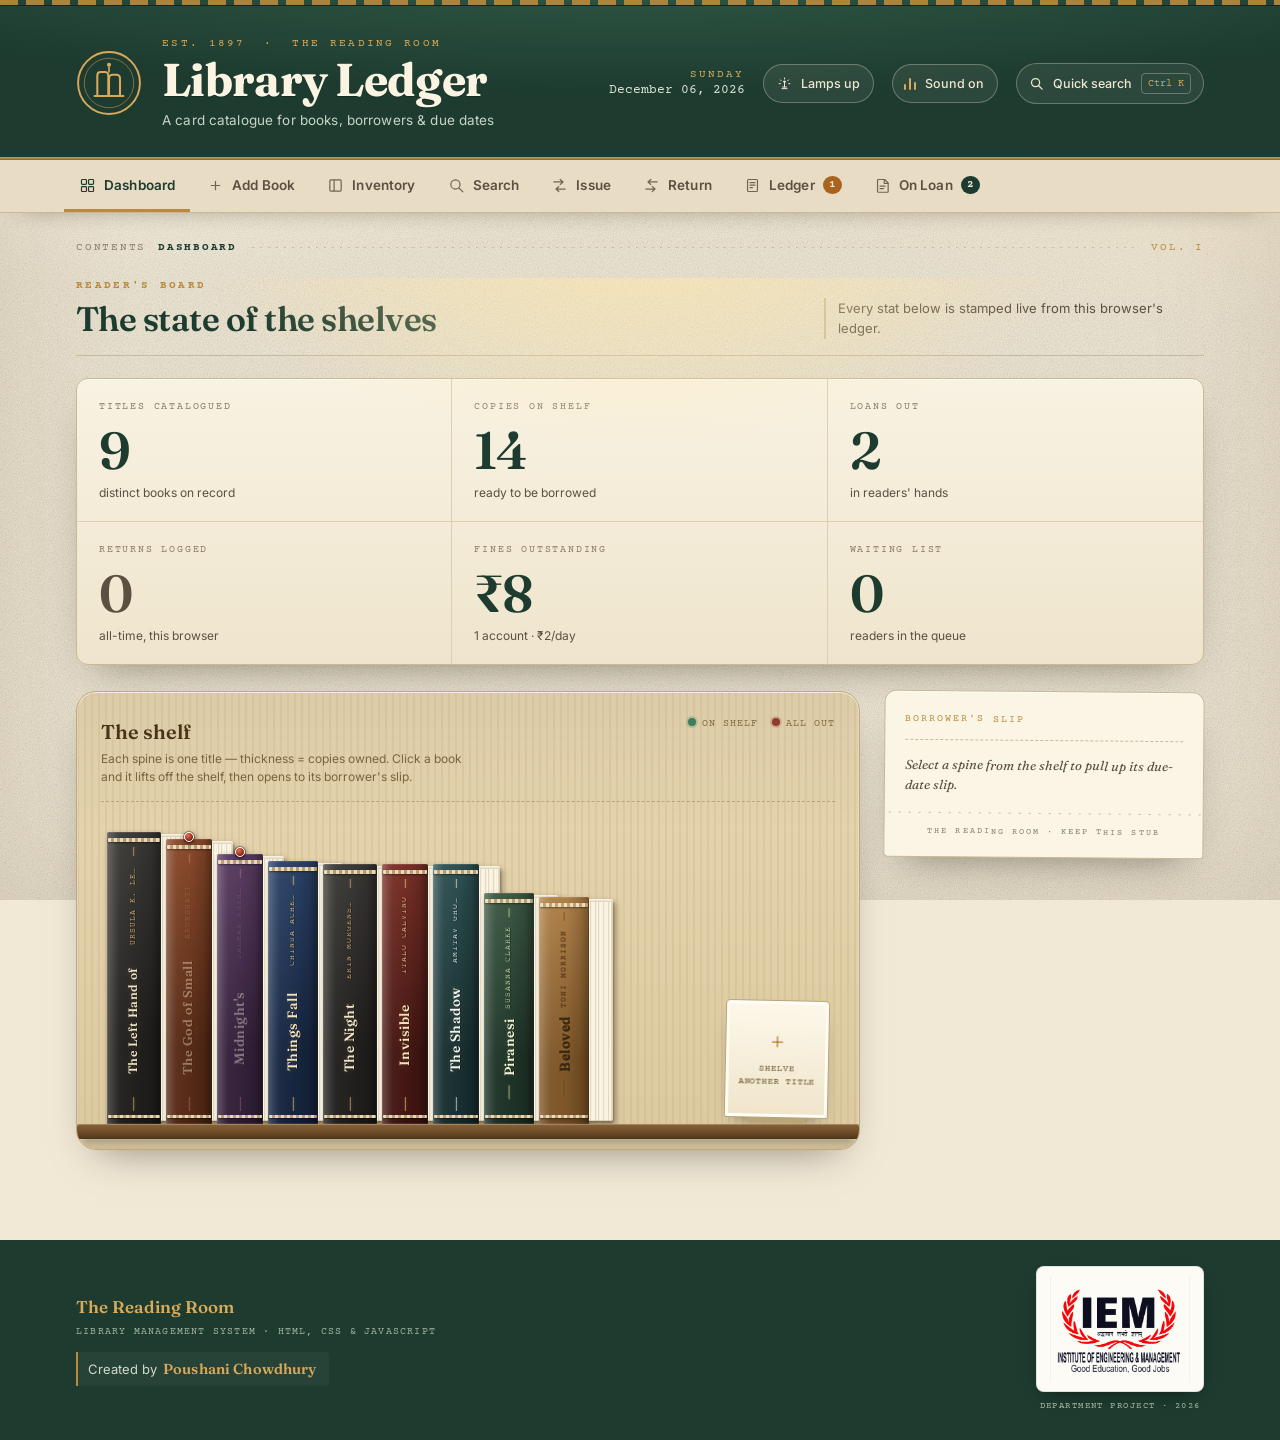
==== commit e85d62bb: "Add files via upload IEM crest + author credit in the footer" ====
--- a/reading-room.html
+++ b/reading-room.html
@@ -391,7 +391,7 @@
   padding: 13px 4px 11px;
   border-radius: 2px 2px 1px 1px;
   background:
-    url("[data-uri]") center/cover no-repeat,
+    var(--cloth) center/cover no-repeat,
     linear-gradient(90deg, rgba(255,255,255,.16), transparent 16%, transparent 82%, rgba(0,0,0,.30)),
     linear-gradient(168deg, var(--c1), var(--c2) 72%);
   background-blend-mode: soft-light, normal, normal;
@@ -1152,15 +1152,40 @@
 }
 .colophon-mark { font-family: var(--serif); font-size: 17px; color: var(--brass-2); font-weight: 600; }
 .colophon-sub { font-family: var(--mono); font-size: 10px; letter-spacing: .12em; text-transform: uppercase; margin-top: 4px; color: #9fb3a1; }
-.colophon-meta { font-size: 12px; display: flex; align-items: center; gap: 8px; flex-wrap: wrap; }
-.colophon code { font-family: var(--mono); font-size: 11px; background: rgba(255,255,255,.08); padding: 2px 6px; border-radius: 3px; }
-.link-btn {
-  font-size: 12px; font-weight: 600; color: var(--brass-2);
-  border-bottom: 1px dotted rgba(217,169,91,.6);
-  padding-bottom: 1px;
-}
-.link-btn:hover { color: #f2d49c; }
-.link-btn.danger { color: #e2a396; border-bottom-color: rgba(226,163,150,.5); }
+.colophon-credit {
+  margin-top: 12px; font-size: 13px; color: #cfdac9;
+  display: inline-flex; align-items: baseline; gap: 6px;
+  padding: 6px 12px 6px 10px;
+  border-left: 2px solid var(--brass);
+  background: rgba(255,255,255,.045);
+  border-radius: 0 4px 4px 0;
+}
+.colophon-credit strong {
+  font-family: var(--serif); font-size: 14.5px; font-weight: 600;
+  color: var(--brass-2); letter-spacing: .01em;
+}
+.colophon-college { display: grid; justify-items: center; gap: 8px; }
+/* the crest sits on a paper plate so it reads on the dark green footer */
+.iem-logo {
+  display: block;
+  width: clamp(120px, 15vw, 168px); height: auto;
+  padding: 10px 14px;
+  background: #fdfbf5;
+  border-radius: 8px;
+  box-shadow: 0 8px 20px -12px rgba(0,0,0,.7), inset 0 0 0 1px rgba(29,59,47,.12);
+}
+.colophon-college-note {
+  font-family: var(--mono); font-size: 9px; letter-spacing: .16em;
+  text-transform: uppercase; color: #9fb3a1;
+}
+
+/* export / reset now live at the ledger desk */
+.desk-tools {
+  display: flex; gap: 8px; flex-wrap: wrap;
+  margin-top: 12px; padding-top: 12px;
+  border-top: 1px dashed var(--line);
+}
+.desk-tools .mini-btn { flex: 1 1 auto; text-align: center; padding: 9px 12px; }
 
 /* ==========================================================================
    QUICK SEARCH PALETTE
@@ -1338,7 +1363,11 @@
     max-width: none; min-width: 0;
   }
   .toast.show { transform: translateY(0); }
-  .colophon-inner { flex-direction: column; align-items: flex-start; }
+  .colophon-inner { flex-direction: column; align-items: center; text-align: center; gap: 22px; }
+  .colophon-brand { display: grid; justify-items: center; }
+  .colophon-inner > div:first-child { width: 100%; }
+  .colophon-credit { justify-content: center; }
+  .iem-logo { width: 132px; }
   .hardbook { --bw: 176px; --bh: 252px; }
   .hb-title { font-size: 19px; }
   .hb-cover { padding: 24px 20px 18px 28px; }
@@ -2028,6 +2057,8 @@
 html[data-theme="night"] .toast.error { color: #f0b6a4; border-left-color: var(--red); }
 html[data-theme="night"] .masthead { background: radial-gradient(120% 160% at 50% -40%, #2a3f33 0%, transparent 62%), #15130f; }
 html[data-theme="night"] .colophon { background: #12100c; }
+html[data-theme="night"] .iem-logo { background: #f7f2e4; box-shadow: 0 8px 20px -12px #000, inset 0 0 0 1px rgba(217,169,91,.25); }
+html[data-theme="night"] .colophon-credit { color: #d7c9a8; background: rgba(217,169,91,.08); }
 html[data-theme="night"] .ledger-empty, html[data-theme="night"] .slip-empty { color: var(--ink-faint); }
 
 /* let the theme change breathe */
@@ -2517,16 +2548,16 @@
 
 <footer class="colophon">
   <div class="colophon-inner">
-    <div>
+    <div class="colophon-brand">
       <p class="colophon-mark">The Reading Room</p>
       <p class="colophon-sub">Library Management System · HTML, CSS &amp; JavaScript</p>
+      <p class="colophon-credit">Created by <strong>Poushani Chowdhury</strong></p>
     </div>
-    <p class="colophon-meta">
-      Data lives in <code>localStorage</code> on this device.
-      <button type="button" class="link-btn" id="exportBtn">Export ledger</button>
-      <span aria-hidden="true">·</span>
-      <button type="button" class="link-btn danger" id="resetBtn">Close the library</button>
-    </p>
+
+    <div class="colophon-college">
+      <img class="iem-logo" id="iemLogo" alt="Institute of Engineering &amp; Management" width="150" height="114">
+      <p class="colophon-college-note">Department project · 2026</p>
+    </div>
   </div>
 </footer>
 
@@ -2601,12 +2632,31 @@
 const STORE_RATE = "readingRoomFineRate";
 const STORE_THEME = "readingRoomTheme";
 
+/* Storage can be blocked (private windows, locked-down browsers, some preview
+   frames). Fall back to an in-memory store so the app still runs for the visit —
+   nothing is written to the device, everything else behaves identically. */
+const Store = (() => {
+  try {
+    const probe = "__readingRoomProbe__";
+    window.localStorage.setItem(probe, "1");
+    window.localStorage.removeItem(probe);
+    return window.localStorage;
+  } catch (err) {
+    const memory = new Map();
+    return {
+      getItem: (k) => (memory.has(k) ? memory.get(k) : null),
+      setItem: (k, v) => { memory.set(k, String(v)); },
+      removeItem: (k) => { memory.delete(k); }
+    };
+  }
+})();
+
 /* ---------- data ---------- */
-let books = JSON.parse(localStorage.getItem(STORE_BOOKS) || "{}");
-let issueRecords = JSON.parse(localStorage.getItem(STORE_ISSUES) || "[]");
-let fines = JSON.parse(localStorage.getItem(STORE_FINES) || "[]");   // settled accounts
-let queue = JSON.parse(localStorage.getItem(STORE_QUEUE) || "[]");   // reservations
-let fineRate = Number(localStorage.getItem(STORE_RATE) || 2);        // ₹ per day, per copy
+let books = JSON.parse(Store.getItem(STORE_BOOKS) || "{}");
+let issueRecords = JSON.parse(Store.getItem(STORE_ISSUES) || "[]");
+let fines = JSON.parse(Store.getItem(STORE_FINES) || "[]");   // settled accounts
+let queue = JSON.parse(Store.getItem(STORE_QUEUE) || "[]");   // reservations
+let fineRate = Number(Store.getItem(STORE_RATE) || 2);        // ₹ per day, per copy
 
 let selectedBookId = null;
 let currentSection = "dashboard";
@@ -2615,11 +2665,11 @@
 
 /* ---------- helpers ---------- */
 function saveData() {
-  localStorage.setItem(STORE_BOOKS, JSON.stringify(books));
-  localStorage.setItem(STORE_ISSUES, JSON.stringify(issueRecords));
-  localStorage.setItem(STORE_FINES, JSON.stringify(fines));
-  localStorage.setItem(STORE_QUEUE, JSON.stringify(queue));
-  localStorage.setItem(STORE_RATE, String(fineRate));
+  Store.setItem(STORE_BOOKS, JSON.stringify(books));
+  Store.setItem(STORE_ISSUES, JSON.stringify(issueRecords));
+  Store.setItem(STORE_FINES, JSON.stringify(fines));
+  Store.setItem(STORE_QUEUE, JSON.stringify(queue));
+  Store.setItem(STORE_RATE, String(fineRate));
 }
 
 function escapeHTML(value) {
@@ -2778,16 +2828,7 @@
 
 /* Cover art: the single-file build injects COVER_ART as data URIs; the plain
    three-file version reads the same textures from ./assets/covers/opt/. */
-const COVER_ART = {
-  oxblood: '[data-uri]',
-  forest: '[data-uri]',
-  navy: '[data-uri]',
-  tan: '[data-uri]',
-  plum: '[data-uri]',
-  rust: '[data-uri]',
-  teal: '[data-uri]',
-  charcoal: '[data-uri]'
-};
+const COVER_ART = {"forest":"[data-uri]","navy":"[data-uri]","oxblood":"[data-uri]","plum":"[data-uri]","rust":"[data-uri]","tan":"[data-uri]